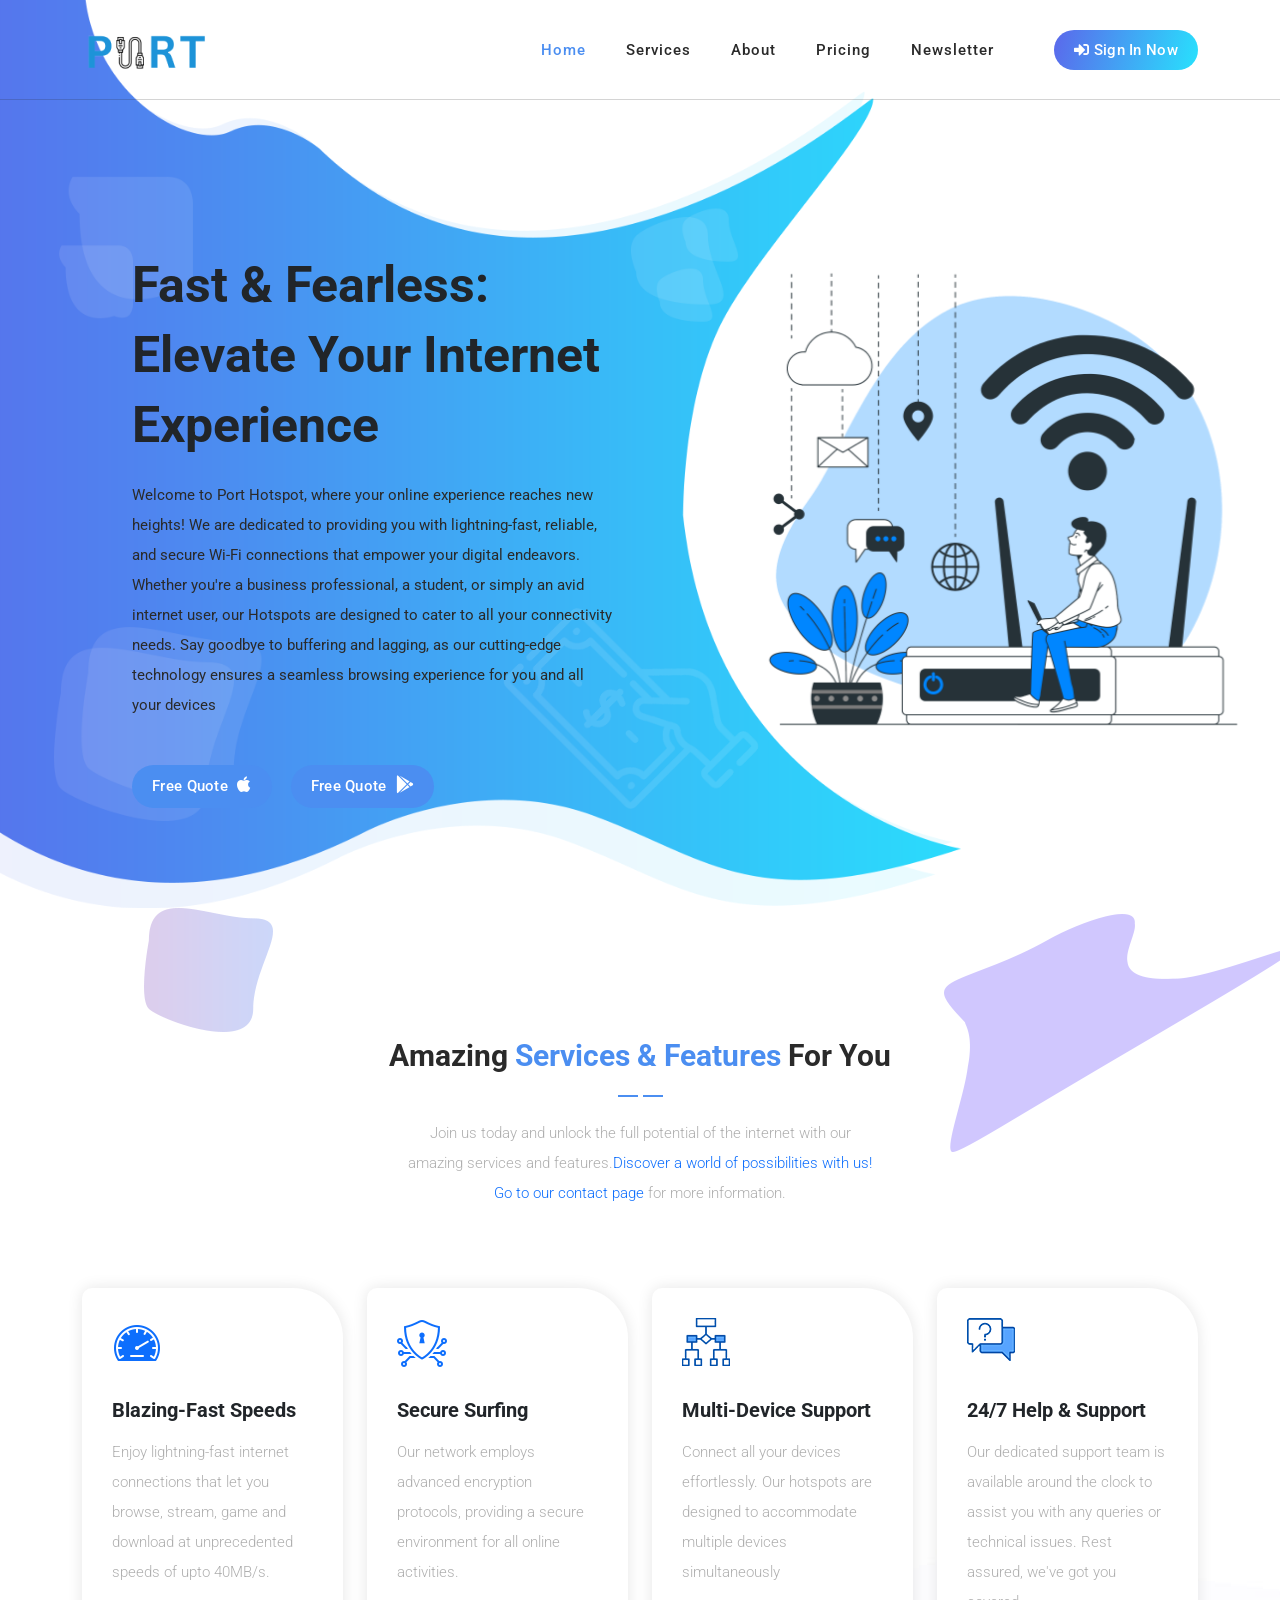
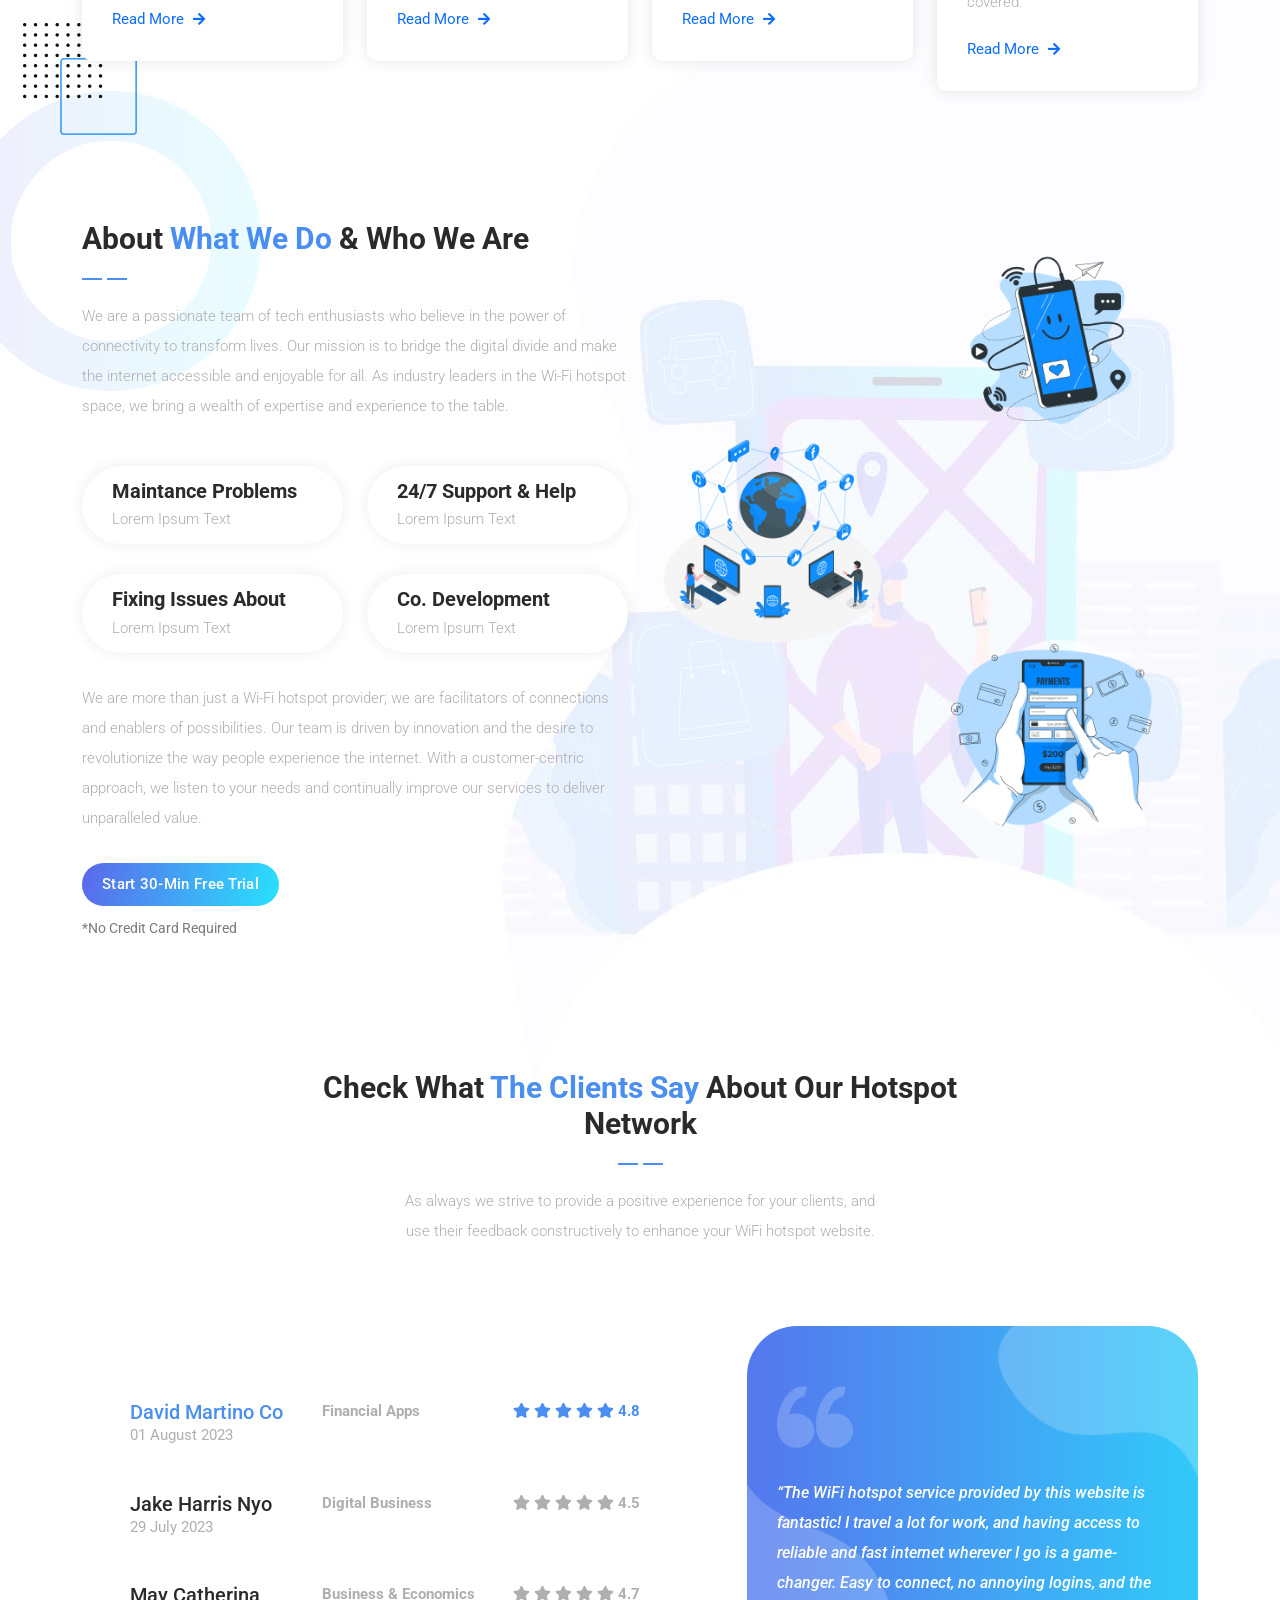
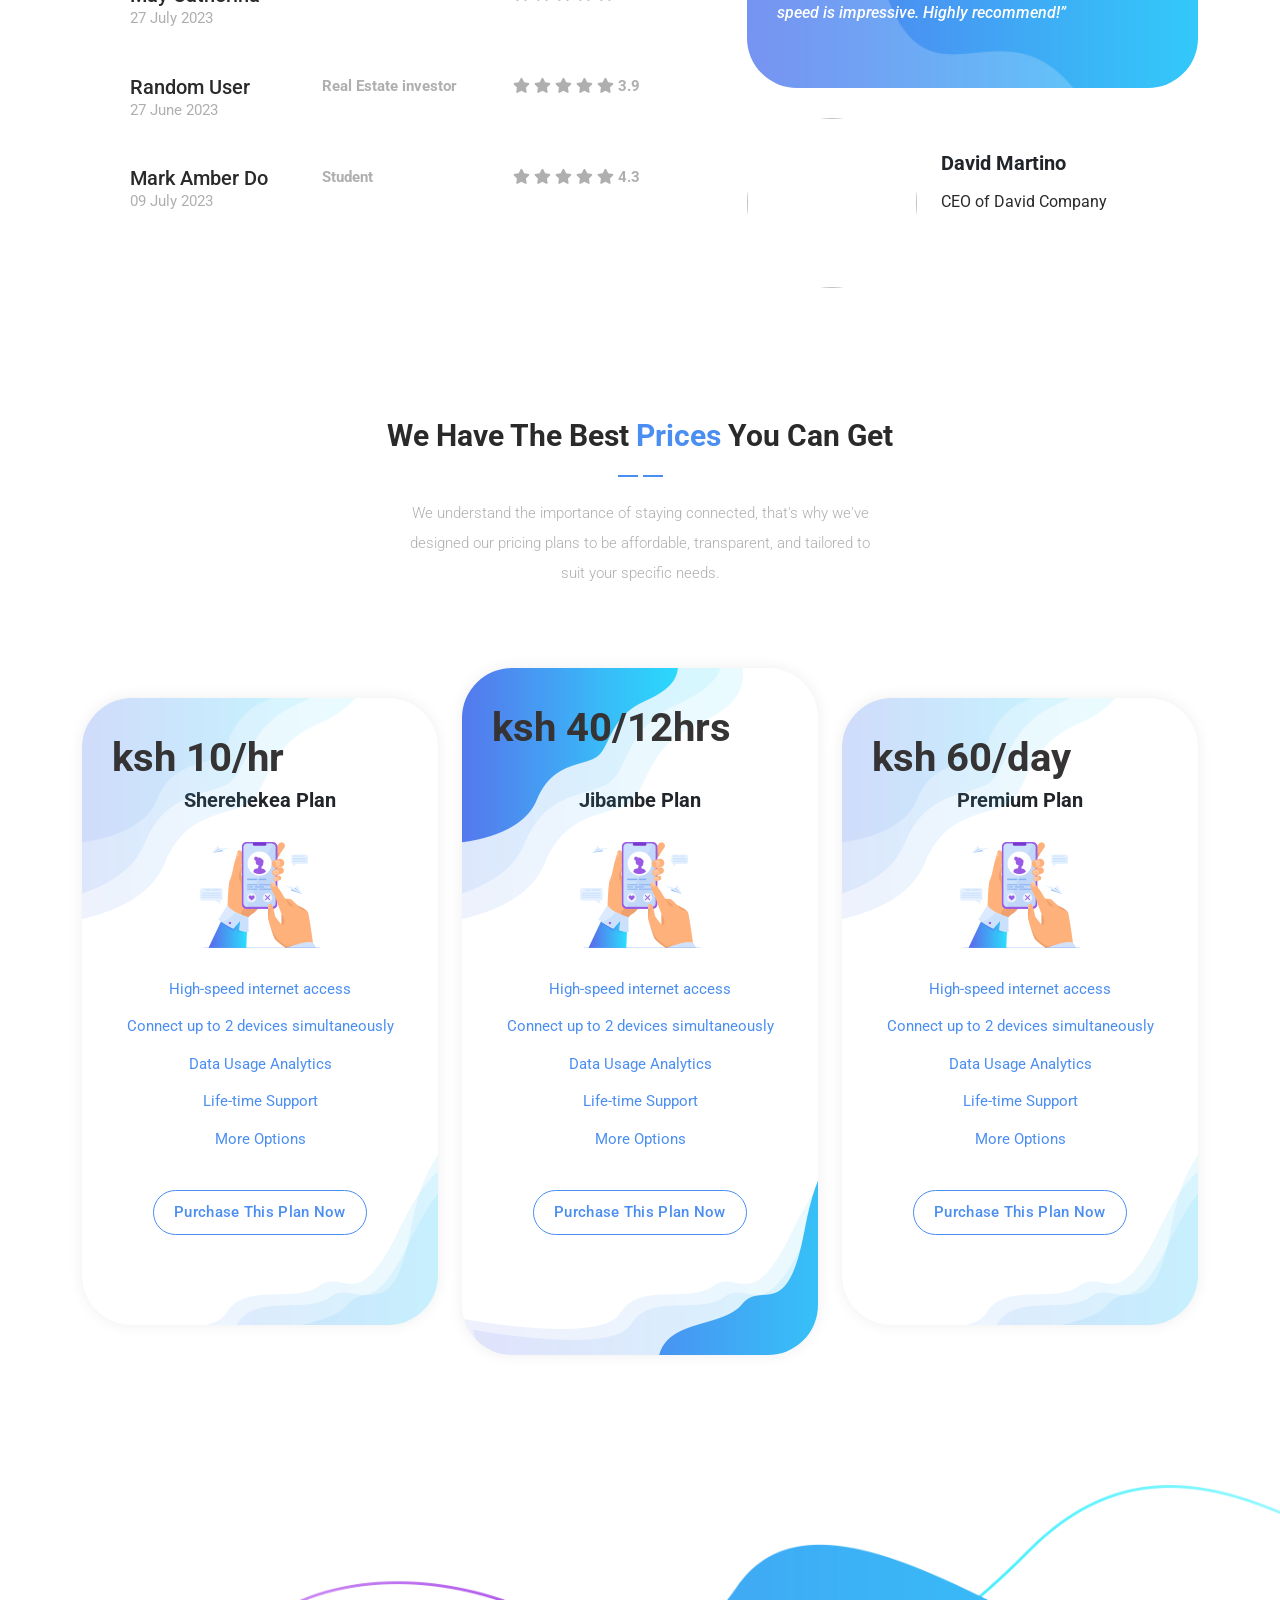
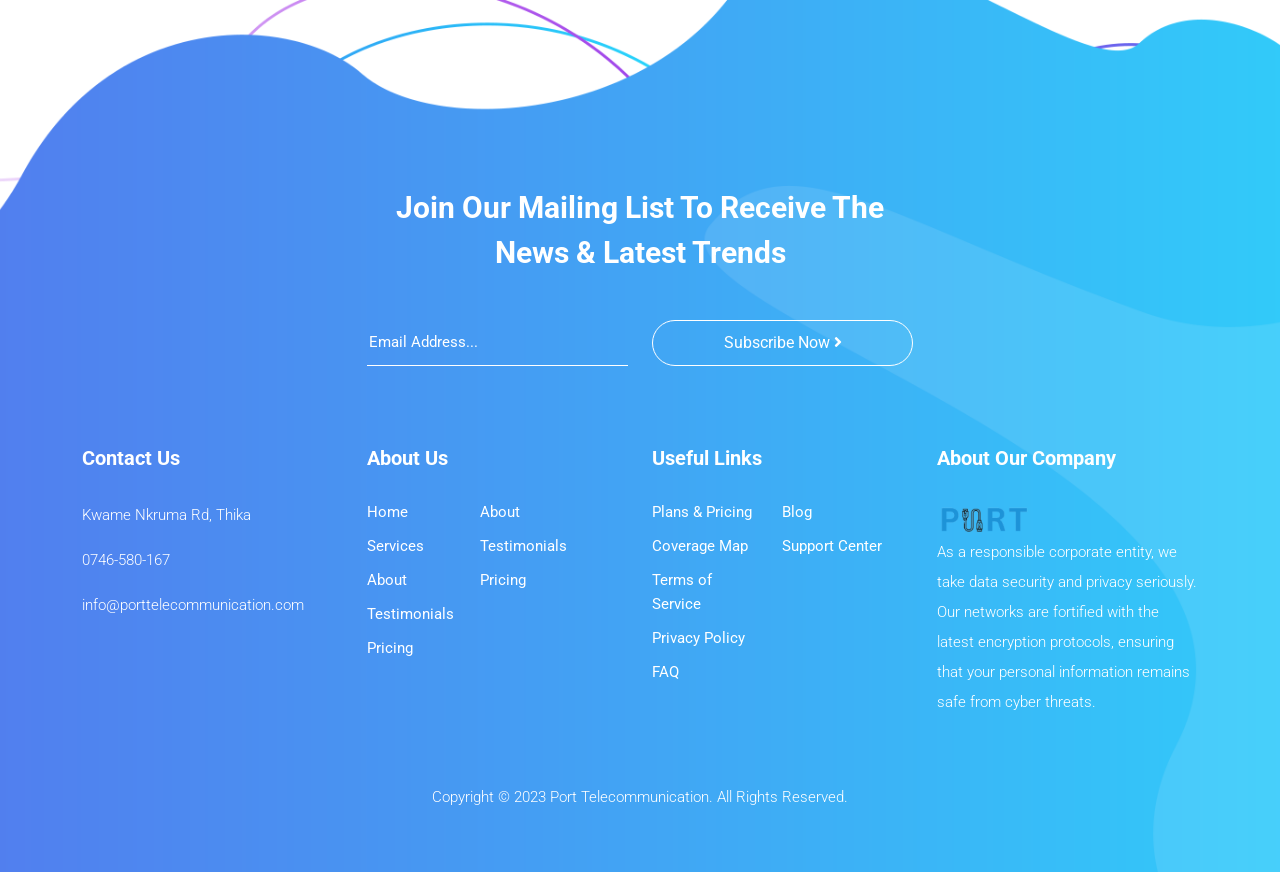
==== index.html @ aca4d958 "first" ====
<!DOCTYPE html>
<html lang="en">

  <head>

    <meta charset="UTF-8">
    <meta name="viewport" content="width=device-width, initial-scale=1, shrink-to-fit=no">
    <meta name="description" content="">
    <meta name="author" content="">
    <link rel="preconnect" href="https://fonts.googleapis.com">
    <link rel="preconnect" href="https://fonts.gstatic.com" crossorigin>
    <link href="https://fonts.googleapis.com/css2?family=Roboto:wght@100;300;400;500;700;900&display=swap" rel="stylesheet">

    <title>Alvin</title>

    <!-- Bootstrap core CSS -->
    <link href="vendor/bootstrap/css/bootstrap.min.css" rel="stylesheet">

<!--

TemplateMo 570 Chain App Dev

https://templatemo.com/tm-570-chain-app-dev

-->

    <!-- Additional CSS Files -->
    <link rel="stylesheet" href="https://use.fontawesome.com/releases/v5.8.1/css/all.css" integrity="sha384-50oBUHEmvpQ+1lW4y57PTFmhCaXp0ML5d60M1M7uH2+nqUivzIebhndOJK28anvf" crossorigin="anonymous">
    <link rel="stylesheet" href="assets/css/templatemo-chain-app-dev.css">
    <link rel="stylesheet" href="assets/css/animated.css">
    <link rel="stylesheet" href="assets/css/owl.css">

  </head>

<body>

  <!-- ***** Preloader Start ***** -->
  <div id="js-preloader" class="js-preloader">
    <div class="preloader-inner">
      <span class="dot"></span>
      <div class="dots">
        <span></span>
        <span></span>
        <span></span>
      </div>
    </div>
  </div>
  <!-- ***** Preloader End ***** -->

  <!-- ***** Header Area Start ***** -->
  <header class="header-area header-sticky wow slideInDown" data-wow-duration="0.75s" data-wow-delay="0s">
    <div class="container">
      <div class="row">
        <div class="col-12">
          <nav class="main-nav">
            <!-- ***** Logo Start ***** -->
            <a href="index.html" class="logo">
              <img src="assets/images/logo.png" alt="Chain App Dev">
            </a>
            <!-- ***** Logo End ***** -->
            <!-- ***** Menu Start ***** -->
            <ul class="nav">
              <li class="scroll-to-section"><a href="#top" class="active">Home</a></li>
              <li class="scroll-to-section"><a href="#services">Services</a></li>
              <li class="scroll-to-section"><a href="#about">About</a></li>
              <li class="scroll-to-section"><a href="#pricing">Pricing</a></li>
              <li class="scroll-to-section"><a href="#newsletter">Newsletter</a></li>
              <li><div class="gradient-button"><a id="modal_trigger" href="#modal"><i class="fa fa-sign-in-alt"></i> Sign In Now</a></div></li> 
            </ul>        
            <a class='menu-trigger'>
                <span>Menu</span>
            </a>
            <!-- ***** Menu End ***** -->
          </nav>
        </div>
      </div>
    </div>
  </header>
  <!-- ***** Header Area End ***** -->
  
  <div id="modal" class="popupContainer" style="display:none;">
    <div class="popupHeader">
        <span class="header_title">Login</span>
        <span class="modal_close"><i class="fa fa-times"></i></span>
    </div>

    <section class="popupBody">
        <!-- Social Login -->
        <div class="social_login">
            <div class="">
                <a href="#" class="social_box fb">
                    <span class="icon"><i class="fab fa-facebook"></i></span>
                    <span class="icon_title">Connect with Facebook</span>

                </a>

                <a href="#" class="social_box google">
                    <span class="icon"><i class="fab fa-google-plus"></i></span>
                    <span class="icon_title">Connect with Google</span>
                </a>
            </div>

            <div class="centeredText">
                <span>Or use your Email address</span>
            </div>

            <div class="action_btns">
                <div class="one_half"><a href="#" id="login_form" class="btn">Login</a></div>
                <div class="one_half last"><a href="#" id="register_form" class="btn">Sign up</a></div>
            </div>
        </div>

        <!-- Username & Password Login form -->
        <div class="user_login">
            <form>
                <label>Email / Username</label>
                <input type="text" />
                <br />

                <label>Password</label>
                <input type="password" />
                <br />

                <div class="checkbox">
                    <input id="remember" type="checkbox" />
                    <label for="remember">Remember me on this computer</label>
                </div>

                <div class="action_btns">
                    <div class="one_half"><a href="#" class="btn back_btn"><i class="fa fa-angle-double-left"></i> Back</a></div>
                    <div class="one_half last"><a href="#" class="btn btn_red">Login</a></div>
                </div>
            </form>

            <a href="#" class="forgot_password">Forgot password?</a>
        </div>

        <!-- Register Form -->
        <div class="user_register">
            <form>
                <label>Full Name</label>
                <input type="text" />
                <br />

                <label>Email Address</label>
                <input type="email" />
                <br />

                <label>Password</label>
                <input type="password" />
                <br />

                <div class="checkbox">
                    <input id="send_updates" type="checkbox" />
                    <label for="send_updates">Send me occasional email updates</label>
                </div>

                <div class="action_btns">
                    <div class="one_half"><a href="#" class="btn back_btn"><i class="fa fa-angle-double-left"></i> Back</a></div>
                    <div class="one_half last"><a href="#" class="btn btn_red">Register</a></div>
                </div>
            </form>
        </div>
    </section>
</div>

  <div class="main-banner wow fadeIn" id="top" data-wow-duration="1s" data-wow-delay="0.5s">
    <div class="container">
      <div class="row">
        <div class="col-lg-12">
          <div class="row">
            <div class="col-lg-6 align-self-center">
              <div class="left-content show-up header-text wow fadeInLeft" data-wow-duration="1s" data-wow-delay="1s">
                <div class="row">
                  <div class="col-lg-12">
                    <h2>Fast & Fearless: Elevate Your Internet Experience</h2>
                    <p>Welcome to Port Hotspot, where your online experience reaches new heights! We are dedicated to providing you with lightning-fast, reliable, and secure Wi-Fi connections that empower your digital endeavors.  Whether you're a business professional, a student, or simply an avid internet user, our Hotspots are designed to cater to all your connectivity needs. Say goodbye to buffering and lagging, as our cutting-edge technology ensures a seamless browsing experience for you and all your devices </p>
                  </div>
                  <div class="col-lg-12">
                    <div class="white-button first-button scroll-to-section">
                      <a href="#contact">Free Quote <i class="fab fa-apple"></i></a>
                    </div>
                    <div class="white-button scroll-to-section">
                      <a href="#contact">Free Quote <i class="fab fa-google-play"></i></a>
                    </div>
                  </div>
                </div>
              </div>
            </div>
            <div class="col-lg-6">
              <div class="right-image wow fadeInRight" data-wow-duration="1s" data-wow-delay="0.5s">
                <img src="assets/images/slider-dec.png" alt="">
              </div>
            </div>
          </div>
        </div>
      </div>
    </div>
  </div>

  <div id="services" class="services section">
    <div class="container">
      <div class="row">
        <div class="col-lg-8 offset-lg-2">
          <div class="section-heading  wow fadeInDown" data-wow-duration="1s" data-wow-delay="0.5s">
            <h4>Amazing <em>Services &amp; Features</em> for you</h4>
            <img src="assets/images/heading-line-dec.png" alt="">
            <p>Join us today and unlock the full potential of the internet with our amazing services and features.<a rel="nofollow" href="https://www.toocss.com/" target="_blank">Discover a world of possibilities with us! Go to <a href="https:/contact" target="_parent">our contact page</a> for more information.</p>
          </div>
        </div>
      </div>
    </div>
    <div class="container">
      <div class="row">
        <div class="col-lg-3">
          <div class="service-item first-service">
            <div class="icon"></div>
            <h4>Blazing-Fast Speeds</h4>
            <p>Enjoy lightning-fast internet connections that let you browse, stream, game and download at unprecedented speeds of upto 40MB/s.</p>
            <div class="text-button">
              <a href="#">Read More <i class="fa fa-arrow-right"></i></a>
            </div>
          </div>
        </div>
        <div class="col-lg-3">
          <div class="service-item second-service">
            <div class="icon"></div>
            <h4>Secure Surfing</h4>
            <p>Our network employs advanced encryption protocols, providing a secure environment for all online activities.</p>
            <div class="text-button">
              <a href="#">Read More <i class="fa fa-arrow-right"></i></a>
            </div>
          </div>
        </div>
        <div class="col-lg-3">
          <div class="service-item third-service">
            <div class="icon"></div>
            <h4>Multi-Device Support</h4>
            <p>Connect all your devices effortlessly. Our hotspots are designed to accommodate multiple devices simultaneously</p>
            <div class="text-button">
              <a href="#">Read More <i class="fa fa-arrow-right"></i></a>
            </div>
          </div>
        </div>
        <div class="col-lg-3">
          <div class="service-item fourth-service">
            <div class="icon"></div>
            <h4>24/7 Help &amp; Support</h4>
            <p>Our dedicated support team is available around the clock to assist you with any queries or technical issues. Rest assured, we've got you covered.</p>
            <div class="text-button">
              <a href="#">Read More <i class="fa fa-arrow-right"></i></a>
            </div>
          </div>
        </div>
      </div>
    </div>
  </div>

  <div id="about" class="about-us section">
    <div class="container">
      <div class="row">
        <div class="col-lg-6 align-self-center">
          <div class="section-heading">
            <h4>About <em>What We Do</em> &amp; Who We Are</h4>
            <img src="assets/images/heading-line-dec.png" alt="">
            <p>We are a passionate team of tech enthusiasts who believe in the power of connectivity to transform lives. Our mission is to bridge the digital divide and make the internet accessible and enjoyable for all. As industry leaders in the Wi-Fi hotspot space, we bring a wealth of expertise and experience to the table.</p>
          </div>
          <div class="row">
            <div class="col-lg-6">
              <div class="box-item">
                <h4><a href="#">Maintance Problems</a></h4>
                <p>Lorem Ipsum Text</p>
              </div>
            </div>
            <div class="col-lg-6">
              <div class="box-item">
                <h4><a href="#">24/7 Support &amp; Help</a></h4>
                <p>Lorem Ipsum Text</p>
              </div>
            </div>
            <div class="col-lg-6">
              <div class="box-item">
                <h4><a href="#">Fixing Issues About</a></h4>
                <p>Lorem Ipsum Text</p>
              </div>
            </div>
            <div class="col-lg-6">
              <div class="box-item">
                <h4><a href="#">Co. Development</a></h4>
                <p>Lorem Ipsum Text</p>
              </div>
            </div>
            <div class="col-lg-12">
              <p>We are more than just a Wi-Fi hotspot provider; we are facilitators of connections and enablers of possibilities. Our team is driven by innovation and the desire to revolutionize the way people experience the internet. With a customer-centric approach, we listen to your needs and continually improve our services to deliver unparalleled value.</p>
              <div class="gradient-button">
                <a href="#">Start 30-Min Free Trial</a>
              </div>
              <span>*No Credit Card Required</span>
            </div>
          </div>
        </div>
        <div class="col-lg-6">
          <div class="right-image">
            <img src="assets/images/about-right-dec.png" alt="">
          </div>
        </div>
      </div>
    </div>
  </div>

  <div id="clients" class="the-clients">
    <div class="container">
      <div class="row">
        <div class="col-lg-8 offset-lg-2">
          <div class="section-heading">
            <h4>Check What <em>The Clients Say</em> About Our Hotspot Network</h4>
            <img src="assets/images/heading-line-dec.png" alt="">
            <p>As always we strive to provide a positive experience for your clients, and use their feedback constructively to enhance your WiFi hotspot website.</p>
          </div>
        </div>
        <div class="col-lg-12">
          <div class="naccs">
            <div class="grid">
              <div class="row">
                <div class="col-lg-7 align-self-center">
                  <div class="menu">
                    <div class="first-thumb active">
                      <div class="thumb">
                        <div class="row">
                          <div class="col-lg-4 col-sm-4 col-12">
                            <h4>David Martino Co</h4>
                            <span class="date">01 August 2023</span>
                          </div>
                          <div class="col-lg-4 col-sm-4 d-none d-sm-block">
                            <span class="category">Financial Apps</span>
                          </div>
                          <div class="col-lg-4 col-sm-4 col-12">
                              <i class="fa fa-star"></i>
                              <i class="fa fa-star"></i>
                              <i class="fa fa-star"></i>
                              <i class="fa fa-star"></i>
                              <i class="fa fa-star"></i>
                              <span class="rating">4.8</span>
                          </div>
                        </div>
                      </div>
                    </div>
                    <div>
                      <div class="thumb">
                        <div class="row">
                          <div class="col-lg-4 col-sm-4 col-12">
                            <h4>Jake Harris Nyo</h4>
                            <span class="date">29 July 2023</span>
                          </div>
                          <div class="col-lg-4 col-sm-4 d-none d-sm-block">
                            <span class="category">Digital Business</span>
                          </div>
                          <div class="col-lg-4 col-sm-4 col-12">
                              <i class="fa fa-star"></i>
                              <i class="fa fa-star"></i>
                              <i class="fa fa-star"></i>
                              <i class="fa fa-star"></i>
                              <i class="fa fa-star"></i>
                              <span class="rating">4.5</span>
                          </div>
                        </div>
                      </div>
                    </div>
                    <div>
                      <div class="thumb">
                        <div class="row">
                          <div class="col-lg-4 col-sm-4 col-12">
                            <h4>May Catherina</h4>
                            <span class="date">27 July 2023</span>
                          </div>
                          <div class="col-lg-4 col-sm-4 d-none d-sm-block">
                            <span class="category">Business &amp; Economics</span>
                          </div>
                          <div class="col-lg-4 col-sm-4 col-12">
                              <i class="fa fa-star"></i>
                              <i class="fa fa-star"></i>
                              <i class="fa fa-star"></i>
                              <i class="fa fa-star"></i>
                              <i class="fa fa-star"></i>
                              <span class="rating">4.7</span>
                          </div>
                        </div>
                      </div>
                    </div>
                    <div>
                      <div class="thumb">
                        <div class="row">
                          <div class="col-lg-4 col-sm-4 col-12">
                            <h4>Random User</h4>
                            <span class="date">27 June 2023</span>
                          </div>
                          <div class="col-lg-4 col-sm-4 d-none d-sm-block">
                            <span class="category">Real Estate investor</span>
                          </div>
                          <div class="col-lg-4 col-sm-4 col-12">
                              <i class="fa fa-star"></i>
                              <i class="fa fa-star"></i>
                              <i class="fa fa-star"></i>
                              <i class="fa fa-star"></i>
                              <i class="fa fa-star"></i>
                              <span class="rating">3.9</span>
                          </div>
                        </div>
                      </div>
                    </div>
                    <div class="last-thumb">
                      <div class="thumb">
                        <div class="row">
                          <div class="col-lg-4 col-sm-4 col-12">
                            <h4>Mark Amber Do</h4>
                            <span class="date">09 July 2023</span>
                          </div>
                          <div class="col-lg-4 col-sm-4 d-none d-sm-block">
                            <span class="category">Student</span>
                          </div>
                          <div class="col-lg-4 col-sm-4 col-12">
                              <i class="fa fa-star"></i>
                              <i class="fa fa-star"></i>
                              <i class="fa fa-star"></i>
                              <i class="fa fa-star"></i>
                              <i class="fa fa-star"></i>
                              <span class="rating">4.3</span>
                          </div>
                        </div>
                      </div>
                    </div>
                  </div>
                </div> 
                <div class="col-lg-5">
                  <ul class="nacc">
                    <li class="active">
                      <div>
                        <div class="thumb">
                          <div class="row">
                            <div class="col-lg-12">
                              <div class="client-content">
                                <img src="assets/images/quote.png" alt="">
                                <p>“The WiFi hotspot service provided by this website is fantastic! I travel a lot for work, and having access to reliable and fast internet wherever I go is a game-changer. Easy to connect, no annoying logins, and the speed is impressive. Highly recommend!”</p>
                              </div>
                              <div class="down-content">
                                <img src="assets/images/client-image.jpg" alt="">
                                <div class="right-content">
                                  <h4>David Martino</h4>
                                  <span>CEO of David Company</span>
                                </div>
                              </div>
                            </div>
                          </div>
                        </div>
                      </div>
                    </li>
                    <li>
                      <div>
                        <div class="thumb">
                          <div class="row">
                            <div class="col-lg-12">
                              <div class="client-content">
                                <img src="assets/images/quote.png" alt="">
                                <p>“I've been using this WiFi hotspot website during my recent vacation, and overall, it's been great. The connection was solid in most places, and I appreciate the convenience of not having to rely on public networks. The only reason I'm giving it four stars is that I encountered a few dead zones in remote areas. Otherwise, it's a brilliant service”</p>
                              </div>
                              <div class="down-content">
                                <img src="assets/images/client-image.jpg" alt="">
                                <div class="right-content">
                                  <h4>Jake H. Nyo</h4>
                                  <span>CTO of Digital Company</span>
                                </div>
                              </div>
                            </div>
                          </div>
                        </div>
                      </div>
                    </li>
                    <li>
                      <div>
                        <div class="thumb">
                          <div class="row">
                            <div class="col-lg-12">
                              <div class="client-content">
                                <img src="assets/images/quote.png" alt="">
                                <p>“May, The concept of this WiFi hotspot website is excellent, but the pricing could be more transparent. I found myself surprised by additional fees and data limits that weren't clearly stated during the sign-up process. The connection itself was stable, but I'd appreciate more clarity on costs upfront.”</p>
                              </div>
                              <div class="down-content">
                                <img src="assets/images/client-image.jpg" alt="">
                                <div class="right-content">
                                  <h4>May C.</h4>
                                  <span>Founder of Catherina Co.</span>
                                </div>
                              </div>
                            </div>
                          </div>
                        </div>
                      </div>
                    </li>
                    <li>
                      <div>
                        <div class="thumb">
                          <div class="row">
                            <div class="col-lg-12">
                              <div class="client-content">
                                <img src="assets/images/quote.png" alt="">
                                <p>“I was excited to try out this WiFi hotspot website, but unfortunately, it didn't live up to my expectations. The connection was slow, and I had trouble connecting in some areas with supposedly strong coverage. Additionally, the battery life of the provided device was disappointing, barely lasting half a day.”</p>
                              </div>
                              <div class="down-content">
                                <img src="assets/images/client-image.jpg" alt="">
                                <div class="right-content">
                                  <h4>Random Staff</h4>
                                  <span>Manager, Digital Company</span>
                                </div>
                              </div>
                            </div>
                          </div>
                        </div>
                      </div>
                    </li>
                    <li>
                      <div>
                        <div class="thumb">
                          <div class="row">
                            <div class="col-lg-12">
                              <div class="client-content">
                                <img src="assets/images/quote.png" alt="">
                                <p>“Mark, This WiFi hotspot service saved me during a conference where the hotel WiFi was unreliable and overloaded. The website was easy to navigate, and the device arrived promptly before my trip. The speed was consistently good, and the customer support was helpful when I had a question. Definitely using this again!”</p>
                              </div>
                              <div class="down-content">
                                <img src="assets/images/client-image.jpg" alt="">
                                <div class="right-content">
                                  <h4>Mark Am</h4>
                                  <span>CTO, Amber Do Company</span>
                                </div>
                              </div>
                            </div>
                          </div>
                        </div>
                      </div>
                    </li>
                  </ul>
                </div>          
              </div>
            </div>
          </div>
        </div>
      </div>
    </div>
  </div>

  <div id="pricing" class="pricing-tables">
    <div class="container">
      <div class="row">
        <div class="col-lg-8 offset-lg-2">
          <div class="section-heading">
            <h4>We Have The Best <em>Prices</em> You Can Get</h4>
            <img src="assets/images/heading-line-dec.png" alt="">
            <p>We understand the importance of staying connected, that's why we've designed our pricing plans to be affordable, transparent, and tailored to suit your specific needs.</p>
          </div>
        </div>
        <div class="col-lg-4">
          <div class="pricing-item-regular">
            <span class="price">ksh 10/hr</span>
            <h4>Sherehekea Plan</h4>
            <div class="icon">
              <img src="assets/images/pricing-table-01.png" alt="">
            </div>
            <ul>
              <li>High-speed internet access</li>
              <li>Connect up to 2 devices simultaneously</li>
              <li>Data Usage Analytics</li>
              <li>Life-time Support</li>
              <li>More Options</li>
            </ul>
            <div class="border-button">
              <a href="https://wa.me/+254746580167/?text=Welcome to Port Tellecom, How may I help you?">Purchase This Plan Now</a>
            </div>
          </div>
        </div>
        <div class="col-lg-4">
          <div class="pricing-item-pro">
            <span class="price">ksh 40/12hrs</span>
            <h4>Jibambe Plan</h4>
            <div class="icon">
              <img src="assets/images/pricing-table-01.png" alt="">
            </div>
            <ul>
              <li>High-speed internet access</li>
              <li>Connect up to 2 devices simultaneously</li>
              <li>Data Usage Analytics</li>
              <li>Life-time Support</li>
              <li>More Options</li>
            </ul>
            <div class="border-button">
              <a href="#">Purchase This Plan Now</a>
            </div>
          </div>
        </div>
        <div class="col-lg-4">
          <div class="pricing-item-regular">
            <span class="price">ksh 60/day</span>
            <h4>Premium Plan</h4>
            <div class="icon">
              <img src="assets/images/pricing-table-01.png" alt="">
            </div>
            <ul>
              <li>High-speed internet access</li>
              <li>Connect up to 2 devices simultaneously</li>
              <li>Data Usage Analytics</li>
              <li>Life-time Support</li>
              <li>More Options</li>
            </ul>
            <div class="border-button">
              <a href="#">Purchase This Plan Now</a>
            </div>
          </div>
        </div>
      </div>
    </div>
  </div> 

  <footer id="newsletter">
    <div class="container">
      <div class="row">
        <div class="col-lg-8 offset-lg-2">
          <div class="section-heading">
            <h4>Join our mailing list to receive the news &amp; latest trends</h4>
          </div>
        </div>
        <div class="col-lg-6 offset-lg-3">
          <form id="search" action="#" method="GET">
            <div class="row">
              <div class="col-lg-6 col-sm-6">
                <fieldset>
                  <input type="address" name="address" class="email" placeholder="Email Address..." autocomplete="on" required>
                </fieldset>
              </div>
              <div class="col-lg-6 col-sm-6">
                <fieldset>
                  <button type="submit" class="main-button">Subscribe Now <i class="fa fa-angle-right"></i></button>
                </fieldset>
              </div>
            </div>
          </form>
        </div>
      </div>
      <div class="row">
        <div class="col-lg-3">
          <div class="footer-widget">
            <h4>Contact Us</h4>
            <p>Kwame Nkruma Rd, Thika</p>
            <p><a href="#">0746-580-167</a></p>
            <p><a href="#">info@porttelecommunication.com</a></p>
          </div>
        </div>
        <div class="col-lg-3">
          <div class="footer-widget">
            <h4>About Us</h4>
            <ul>
              <li><a href="#">Home</a></li>
              <li><a href="#">Services</a></li>
              <li><a href="#">About</a></li>
              <li><a href="#">Testimonials</a></li>
              <li><a href="#">Pricing</a></li>
            </ul>
            <ul>
              <li><a href="#">About</a></li>
              <li><a href="#">Testimonials</a></li>
              <li><a href="#">Pricing</a></li>
            </ul>
          </div>
        </div>
        <div class="col-lg-3">
          <div class="footer-widget">
            <h4>Useful Links</h4>
            <ul>
              <li><a href="#">Plans & Pricing</a></li>
              <li><a href="#">Coverage Map</a></li>
              <li><a href="#">Terms of Service</a></li>
              <li><a href="#">Privacy Policy</a></li>
              <li><a href="#">FAQ</a></li>
            </ul>
            <ul>
              <li><a href="#">Blog</a></li>
              <li><a href="#">Support Center</a></li>
            </ul>
          </div>
        </div>
        <div class="col-lg-3">
          <div class="footer-widget">
            <h4>About Our Company</h4>
            <div class="logo">
              <img src="assets/images/logo.png" alt="">
            </div>
            <p>As a responsible corporate entity, we take data security and privacy seriously. Our networks are fortified with the latest encryption protocols, ensuring that your personal information remains safe from cyber threats.</p>
          </div>
        </div>
        <div class="col-lg-12">
          <div class="copyright-text">
            <p>Copyright © 2023 Port Telecommunication. All Rights Reserved.</p>
          </div>
        </div>
      </div>
    </div>
  </footer>


  <!-- Scripts -->
  <script src="vendor/jquery/jquery.min.js"></script>
  <script src="vendor/bootstrap/js/bootstrap.bundle.min.js"></script>
  <script src="assets/js/owl-carousel.js"></script>
  <script src="assets/js/animation.js"></script>
  <script src="assets/js/imagesloaded.js"></script>
  <script src="assets/js/popup.js"></script>
  <script src="assets/js/custom.js"></script>
</body>
</html>
---- assets/css/templatemo-chain-app-dev.css ----
/*

TemplateMo 570 Chain App Dev

https://templatemo.com/tm-570-chain-app-dev

*/

/* ---------------------------------------------
Table of contents
------------------------------------------------
01. font & reset css
02. reset
03. global styles
04. header
05. banner
06. features
07. testimonials
08. contact
09. footer
10. preloader
11. search
12. portfolio

--------------------------------------------- */
/* 
---------------------------------------------
font & reset css
--------------------------------------------- 
*/
/* 
---------------------------------------------
reset
--------------------------------------------- 
*/
html, body, div, span, applet, object, iframe, h1, h2, h3, h4, h5, h6, p, blockquote, div
pre, a, abbr, acronym, address, big, cite, code, del, dfn, em, font, img, ins, kbd, q,
s, samp, small, strike, strong, sub, sup, tt, var, b, u, i, center, dl, dt, dd, ol, ul, li,
figure, header, nav, section, article, aside, footer, figcaption {
  margin: 0;
  padding: 0;
  border: 0;
  outline: 0;
}

/* clear fix */
.grid:after {
  content: '';
  display: block;
  clear: both;
}

/* ---- .grid-item ---- */

.grid-sizer,
.grid-item {
  width: 50%;
}

.grid-item {
  float: left;
}

.grid-item img {
  display: block;
  max-width: 100%;
}

.clearfix:after {
  content: ".";
  display: block;
  clear: both;
  visibility: hidden;
  line-height: 0;
  height: 0;
}

.clearfix {
  display: inline-block;
}

html[xmlns] .clearfix {
  display: block;
}

* html .clearfix {
  height: 1%;
}

ul, li {
  padding: 0;
  margin: 0;
  list-style: none;
}

header, nav, section, article, aside, footer, hgroup {
  display: block;
}

* {
  box-sizing: border-box;
}

html, body {
  font-family: 'Roboto', sans-serif;
  font-weight: 400;
  background-color: #fff;
  -ms-text-size-adjust: 100%;
  -webkit-font-smoothing: antialiased;
  -moz-osx-font-smoothing: grayscale;
}

a {
  text-decoration: none !important;
}

h1, h2, h3, h4, h5, h6 {
  margin-top: 0px;
  margin-bottom: 0px;
}

ul {
  margin-bottom: 0px;
}

p {
  font-size: 15px;
  line-height: 30px;
  font-weight: 300;
  color: #afafaf;
}

img {
  width: 100%;
  overflow: hidden;
}

/* 
---------------------------------------------
global styles
--------------------------------------------- 
*/
html,
body {
  background: #fff;
  font-family: 'Roboto', sans-serif;
}

::selection {
  background: #4b8ef1;
  color: #fff !important;
}

::-moz-selection {
  background: #4b8ef1;
  color: #fff !important;
}

@media (max-width: 991px) {
  html, body {
    overflow-x: hidden;
  }
  .mobile-top-fix {
    margin-top: 30px;
    margin-bottom: 0px;
  }
  .mobile-bottom-fix {
    margin-bottom: 30px;
  }
  .mobile-bottom-fix-big {
    margin-bottom: 60px;
  }
}

.section-heading {
  position: relative;
  z-index: 2;
}

.section-heading h4 {
  color: #2a2a2a;
  font-size: 30px;
  font-weight: 700;
  text-transform: capitalize;
  margin-bottom: 10px;
}

.section-heading h4 em {
  font-style: normal;
  color: #4b8ef1;
}

.section-heading img {
  width: 45px;
  height: 2px;
}

.section-heading p {
  margin-top: 10px;
}

.show-up {
  position: relative;
  z-index: 2;
}

.white-button a {
  display: inline-block !important;
  padding: 10px 20px !important;
  color: #4b8ef1 !important;
  text-transform: capitalize;
  font-size: 15px;
  background-color: #fff;
  border-radius: 23px;
  font-weight: 500 !important;
  letter-spacing: 0.3px !important;
  transition: all .5s;
}

.white-button a i {
  margin-left: 5px;
  font-size: 18px;
}

.white-button a:hover {
  background-color: #4b8ef1;
  color: #fff !important;
}

.text-button a {
  font-size: 15px;
}

.text-button a i {
  margin-left: 5px;
  font-size: 14px;
  transition: all .3s;
}

.text-button a:hover i {
  margin-left: 8px;
}

.gradient-button a {
  display: inline-block !important;
  padding: 10px 20px !important;
  color: #fff !important;
  text-transform: capitalize;
  font-size: 15px;
  background: rgb(19,175,240);
  background: linear-gradient(105deg, rgba(91,104,235,1) 0%, rgba(40,225,253,1) 100%);
  border-radius: 23px;
  font-weight: 500 !important;
  letter-spacing: 0.3px !important;
  transition: all .5s;
}

.gradient-button a:hover {
  color: #fff !important;
  background: rgb(19,175,240);
  background: linear-gradient(105deg, rgba(91,104,235,1) 0%, rgba(40,225,253,1) 100%);
}

.border-button a {
  display: inline-block !important;
  padding: 10px 20px !important;
  color: #4b8ef1 !important;
  border: 1px solid #4b8ef1;
  text-transform: capitalize;
  font-size: 15px;
  display: inline-block;
  background-color: #fff;
  border-radius: 23px;
  font-weight: 500 !important;
  letter-spacing: 0.3px !important;
  transition: all .5s;
}

.border-button a:hover {
  background-color: #4b8ef1;
  color: #fff !important;
}


/* 
---------------------------------------------
header
--------------------------------------------- 
*/

.background-header {
  background-color: #fff !important;
  height: 80px!important;
  border-bottom: none !important;
  position: fixed!important;
  top: 0px;
  left: 0px;
  right: 0px;
  box-shadow: 0px 5px 8px rgba(0,0,0,0.03);
}

.background-header .logo,
.background-header .main-nav .nav li a {
  color: #fff;
}

.background-header .main-nav .nav li:hover a {
  color: #4b8ef1;
}

.background-header .nav li a.active {
  position: relative;
  color: #fff;
}

.background-header .nav li a.active:after {
  position: absolute;
  width: 100%;
  height: 1px;
  background-color: #4b8ef1;
  content: '';
  left: 50%;
  bottom: -20px;
  transform: translateX(-50%);
}

.background-header .nav li:last-child a.active:after {
  background-color: transparent;
}

.header-area {
  background-color: transparent;
  border-bottom: 1px solid rgba(42,42,42,0.2);
  position: absolute;
  left: 0px;
  right: 0px;
  z-index: 100;
  height: 100px;
  -webkit-transition: all .5s ease 0s;
  -moz-transition: all .5s ease 0s;
  -o-transition: all .5s ease 0s;
  transition: all .5s ease 0s;
}

.header-area .main-nav {
  min-height: 120px;
  background: transparent;
}

.header-area .main-nav .logo {
  float: left;
  -webkit-transition: all 0.3s ease 0s;
  -moz-transition: all 0.3s ease 0s;
  -o-transition: all 0.3s ease 0s;
  transition: all 0.3s ease 0s;
}

.header-area .main-nav .logo {
    line-height: 100px;
    float: left;
    -webkit-transition: all 0.3s ease 0s;
    -moz-transition: all 0.3s ease 0s;
    -o-transition: all 0.3s ease 0s;
    transition: all 0.3s ease 0s;
}

.background-header .main-nav .logo {
  /* line-height: 80px; */
}

.background-header .main-nav .nav {
  margin-top: 20px !important;
}

.header-area .main-nav .nav {
  float: right;
  margin-top: 30px;
  margin-right: 0px;
  background-color: transparent;
  -webkit-transition: all 0.3s ease 0s;
  -moz-transition: all 0.3s ease 0s;
  -o-transition: all 0.3s ease 0s;
  transition: all 0.3s ease 0s;
  position: relative;
  z-index: 999;
}

.header-area .main-nav .nav li {
  padding-left: 20px;
  padding-right: 20px;
}

.header-area .main-nav .nav li:nth-child(6) {
  padding-right: 0px;
  padding-left: 40px;
}

.header-area .main-nav .nav li:last-child a ,
.background-header .main-nav .nav li:last-child a,
.header-area .main-nav .nav li:nth-child(6) a ,
.background-header .main-nav .nav li:nth-child(6) a {
  padding: 0px 20px !important;
  font-weight: 400;
}

.header-area .main-nav .nav li:last-child a:hover ,
.background-header .main-nav .nav li:last-child a:hover,
.header-area .main-nav .nav li:nth-child(6) a:hover ,
.background-header .main-nav .nav li:nth-child(6) a:hover {
  color: #fff !important;
}

.header-area .main-nav .nav li a {
  display: block;
  font-weight: 500;
  font-size: 15px;
  color: #2a2a2a;
  text-transform: capitalize;
  -webkit-transition: all 0.3s ease 0s;
  -moz-transition: all 0.3s ease 0s;
  -o-transition: all 0.3s ease 0s;
  transition: all 0.3s ease 0s;
  height: 40px;
  line-height: 40px;
  border: transparent;
  letter-spacing: 1px;
}

.header-area .main-nav .nav li:hover a,
.header-area .main-nav .nav li a.active {
  color: #4b8ef1!important;
}

.header-area .main-nav .nav li:last-child a.active {
  color: #fff !important;
}

.background-header .main-nav .nav li:hover a,
.background-header .main-nav .nav li a.active {
  color: #4b8ef1!important;
  opacity: 1;
}

.header-area .main-nav .nav li.submenu {
  position: relative;
  padding-right: 30px;
}

.header-area .main-nav .nav li.submenu:after {
  font-family: FontAwesome;
  content: "\f107";
  font-size: 12px;
  color: #2a2a2a;
  position: absolute;
  right: 18px;
  top: 12px;
}

.background-header .main-nav .nav li.submenu:after {
  color: #2a2a2a;
}

.header-area .main-nav .nav li.submenu ul {
  position: absolute;
  width: 200px;
  box-shadow: 0 2px 28px 0 rgba(0, 0, 0, 0.06);
  overflow: hidden;
  top: 50px;
  opacity: 0;
  transform: translateY(+2em);
  visibility: hidden;
  z-index: -1;
  transition: all 0.3s ease-in-out 0s, visibility 0s linear 0.3s, z-index 0s linear 0.01s;
}

.header-area .main-nav .nav li.submenu ul li {
  margin-left: 0px;
  padding-left: 0px;
  padding-right: 0px;
}

.header-area .main-nav .nav li.submenu ul li a {
  opacity: 1;
  display: block;
  background: #f7f7f7;
  color: #2a2a2a!important;
  padding-left: 20px;
  height: 40px;
  line-height: 40px;
  -webkit-transition: all 0.3s ease 0s;
  -moz-transition: all 0.3s ease 0s;
  -o-transition: all 0.3s ease 0s;
  transition: all 0.3s ease 0s;
  position: relative;
  font-size: 13px;
  font-weight: 400;
  border-bottom: 1px solid #eee;
}

.header-area .main-nav .nav li.submenu ul li a:hover {
  background: #fff;
  color: #4b8ef1!important;
  padding-left: 25px;
}

.header-area .main-nav .nav li.submenu ul li a:hover:before {
  width: 3px;
}

.header-area .main-nav .nav li.submenu:hover ul {
  visibility: visible;
  opacity: 1;
  z-index: 1;
  transform: translateY(0%);
  transition-delay: 0s, 0s, 0.3s;
}

.header-area .main-nav .menu-trigger {
  cursor: pointer;
  display: block;
  position: absolute;
  top: 33px;
  width: 32px;
  height: 40px;
  text-indent: -9999em;
  z-index: 99;
  right: 40px;
  display: none;
}

.background-header .main-nav .menu-trigger {
  top: 23px;
}

.header-area .main-nav .menu-trigger span,
.header-area .main-nav .menu-trigger span:before,
.header-area .main-nav .menu-trigger span:after {
  -moz-transition: all 0.4s;
  -o-transition: all 0.4s;
  -webkit-transition: all 0.4s;
  transition: all 0.4s;
  background-color: #2a2a2a;
  display: block;
  position: absolute;
  width: 30px;
  height: 2px;
  left: 0;
}

.background-header .main-nav .menu-trigger span,
.background-header .main-nav .menu-trigger span:before,
.background-header .main-nav .menu-trigger span:after {
  background-color: #2a2a2a;
}

.header-area .main-nav .menu-trigger span:before,
.header-area .main-nav .menu-trigger span:after {
  -moz-transition: all 0.4s;
  -o-transition: all 0.4s;
  -webkit-transition: all 0.4s;
  transition: all 0.4s;
  background-color: #2a2a2a;
  display: block;
  position: absolute;
  width: 30px;
  height: 2px;
  left: 0;
  width: 75%;
}

.background-header .main-nav .menu-trigger span:before,
.background-header .main-nav .menu-trigger span:after {
  background-color: #2a2a2a;
}

.header-area .main-nav .menu-trigger span:before,
.header-area .main-nav .menu-trigger span:after {
  content: "";
}

.header-area .main-nav .menu-trigger span {
  top: 16px;
}

.header-area .main-nav .menu-trigger span:before {
  -moz-transform-origin: 33% 100%;
  -ms-transform-origin: 33% 100%;
  -webkit-transform-origin: 33% 100%;
  transform-origin: 33% 100%;
  top: -10px;
  z-index: 10;
}

.header-area .main-nav .menu-trigger span:after {
  -moz-transform-origin: 33% 0;
  -ms-transform-origin: 33% 0;
  -webkit-transform-origin: 33% 0;
  transform-origin: 33% 0;
  top: 10px;
}

.header-area .main-nav .menu-trigger.active span,
.header-area .main-nav .menu-trigger.active span:before,
.header-area .main-nav .menu-trigger.active span:after {
  background-color: transparent;
  width: 100%;
}

.header-area .main-nav .menu-trigger.active span:before {
  -moz-transform: translateY(6px) translateX(1px) rotate(45deg);
  -ms-transform: translateY(6px) translateX(1px) rotate(45deg);
  -webkit-transform: translateY(6px) translateX(1px) rotate(45deg);
  transform: translateY(6px) translateX(1px) rotate(45deg);
  background-color: #2a2a2a;
}

.background-header .main-nav .menu-trigger.active span:before {
  background-color: #2a2a2a;
}

.header-area .main-nav .menu-trigger.active span:after {
  -moz-transform: translateY(-6px) translateX(1px) rotate(-45deg);
  -ms-transform: translateY(-6px) translateX(1px) rotate(-45deg);
  -webkit-transform: translateY(-6px) translateX(1px) rotate(-45deg);
  transform: translateY(-6px) translateX(1px) rotate(-45deg);
  background-color: #2a2a2a;
}

.background-header .main-nav .menu-trigger.active span:after {
  background-color: #2a2a2a;
}

.header-area.header-sticky {
  min-height: 80px;
}

.header-area .nav {
  margin-top: 30px;
}

.header-area.header-sticky .nav li a.active {
  color: #4b8ef1;
}

@media (max-width: 1200px) {
  .header-area .main-nav .nav li {
    padding-left: 12px;
    padding-right: 12px;
  }
  .header-area .main-nav:before {
    display: none;
  }
}

@media (max-width: 992px) {
  .header-area .main-nav .nav li:last-child  ,
  .background-header .main-nav .nav li:last-child {
    color: #069;
  }
  .header-area .main-nav .nav li:nth-child(6),
  .background-header .main-nav .nav li:nth-child(6) {
    padding-right: 0px;
  }
  .background-header .nav li a.active:after {
    display: none;
  }
}

@media (max-width: 767px) {
  .pre-header ul.info li:last-child,
  .pre-header ul.info li:nth-child(6) {
    display: none!important;
  }
  .background-header .main-nav .nav {
    margin-top: 80px !important;
  }
  .header-area .main-nav .logo {
    color: #1e1e1e;
  }
  .header-area.header-sticky .nav li a:hover,
  .header-area.header-sticky .nav li a.active {
    color: #4b8ef1!important;
    opacity: 1;
  }
  .header-area.header-sticky .nav li.search-icon a {
    width: 100%;
  }
  .header-area {
    background-color: #fff;
    padding: 0px 15px;
    height: 100px;
    box-shadow: none;
    text-align: center;
    box-shadow: 0px 5px 8px rgba(0,0,0,0.03);
  }
  .header-area .container {
    padding: 0px;
  }
  .header-area .logo {
    margin-left: 30px;
  }
  .header-area .menu-trigger {
    display: block !important;
  }
  .header-area .main-nav {
    overflow: hidden;
  }
  .header-area .main-nav .nav {
    float: none;
    width: 100%;
    display: none;
    -webkit-transition: all 0s ease 0s;
    -moz-transition: all 0s ease 0s;
    -o-transition: all 0s ease 0s;
    transition: all 0s ease 0s;
    margin-left: 0px;
  }
  .background-header .nav {
    margin-top: 80px;
  }
  .header-area .main-nav .nav li:first-child {
    border-top: 1px solid #eee;
  }
  .header-area.header-sticky .nav {
    margin-top: 100px;
  }
  .header-area .main-nav .nav li {
    width: 100%;
    background: #fff;
    border-bottom: 1px solid #e7e7e7;
    padding-left: 0px !important;
    padding-right: 0px !important;
  }
  .header-area .main-nav .nav li a {
    height: 50px !important;
    line-height: 50px !important;
    padding: 0px !important;
    border: none !important;
    background: #f7f7f7 !important;
    color: #191a20 !important;
  }
  .header-area .main-nav .nav li a:hover {
    background: #eee !important;
    color: #4b8ef1!important;
  }
  .header-area .main-nav .nav li.submenu ul {
    position: relative;
    visibility: inherit;
    opacity: 1;
    z-index: 1;
    transform: translateY(0%);
    transition-delay: 0s, 0s, 0.3s;
    top: 0px;
    width: 100%;
    box-shadow: none;
    height: 0px;
  }
  .header-area .main-nav .nav li.submenu ul li a {
    font-size: 12px;
    font-weight: 400;
  }
  .header-area .main-nav .nav li.submenu ul li a:hover:before {
    width: 0px;
  }
  .header-area .main-nav .nav li.submenu ul.active {
    height: auto !important;
  }
  .header-area .main-nav .nav li.submenu:after {
    color: #3B566E;
    right: 25px;
    font-size: 14px;
    top: 15px;
  }
  .header-area .main-nav .nav li.submenu:hover ul, .header-area .main-nav .nav li.submenu:focus ul {
    height: 0px;
  }
}

@media (min-width: 767px) {
  .header-area .main-nav .nav {
    display: flex !important;
  }
}

/* 
---------------------------------------------
preloader
--------------------------------------------- 
*/

.js-preloader {
    position: fixed;
    top: 0;
    left: 0;
    right: 0;
    bottom: 0;
    background-color: #fff;
    display: -webkit-box;
    display: flex;
    -webkit-box-align: center;
    align-items: center;
    -webkit-box-pack: center;
    justify-content: center;
    opacity: 1;
    visibility: visible;
    z-index: 9999;
    -webkit-transition: opacity 0.25s ease;
    transition: opacity 0.25s ease;
}

.js-preloader.loaded {
    opacity: 0;
    visibility: hidden;
    pointer-events: none;
}

@-webkit-keyframes dot {
    50% {
        -webkit-transform: translateX(96px);
        transform: translateX(96px);
    }
}

@keyframes dot {
    50% {
        -webkit-transform: translateX(96px);
        transform: translateX(96px);
    }
}

@-webkit-keyframes dots {
    50% {
        -webkit-transform: translateX(-31px);
        transform: translateX(-31px);
    }
}

@keyframes dots {
    50% {
        -webkit-transform: translateX(-31px);
        transform: translateX(-31px);
    }
}

.preloader-inner {
    position: relative;
    width: 142px;
    height: 40px;
    background: #fff;
}

.preloader-inner .dot {
    position: absolute;
    width: 16px;
    height: 16px;
    top: 12px;
    left: 15px;
    background: #4b8ef1;
    border-radius: 50%;
    -webkit-transform: translateX(0);
    transform: translateX(0);
    -webkit-animation: dot 2.8s infinite;
    animation: dot 2.8s infinite;
}

.preloader-inner .dots {
    -webkit-transform: translateX(0);
    transform: translateX(0);
    margin-top: 12px;
    margin-left: 31px;
    -webkit-animation: dots 2.8s infinite;
    animation: dots 2.8s infinite;
}

.preloader-inner .dots span {
    display: block;
    float: left;
    width: 16px;
    height: 16px;
    margin-left: 16px;
    background: #4b8ef1;
    border-radius: 50%;
}



/* 
---------------------------------------------
Banner Style
--------------------------------------------- 
*/

.main-banner {
  background-repeat: no-repeat;
  background-position: center center;
  background-size: cover;
  padding: 250px 120px 100px 120px;
  position: relative;
  overflow: hidden;
}

.main-banner:after {
  content: '';
  background-image: url(../images/slider-left-dec.png);
  background-repeat: no-repeat;
  background-size: contain;
  position: absolute;
  left: 0px;
  top: 0px;
  width: 100%;
  height: 100%;
  z-index: 1;
}

.main-banner .left-content {
  margin-right: 15px;
}

.main-banner .left-content h2 {
  z-index: 2;
  position: relative;
  font-weight: 700;
  line-height: 70px;
  font-size: 50px;
  margin-bottom: 20px;
}

.main-banner .left-content p {
  margin-bottom: 45px;
  color: #2a2a2a;
  font-weight: 400;
}

.main-banner .left-content .first-button {
  margin-right: 15px;
}

.main-banner .left-content .white-button {
  display: inline-block;
}

.main-banner .right-image {
  text-align: center;
  position: relative;
  z-index: 20;
}

.main-banner .right-image img {
  max-width: 650px;
  margin-left: 100px;
  
  
}

.main-banner .left-content .white-button a {
  background-color: #4b8ef1;
  color: #fff !important;
}

/* 
---------------------------------------------
s Style
--------------------------------------------- 
*/

.services {
  padding-top: 130px;
  position: relative;
}

.services  .section-heading p {
  margin-top: 10px;
  margin-left: 18%;
  margin-right: 18%;
}

.services .container-fluid {
  padding-left: 65px;
  padding-right: 65px;
}

.services:after {
  content: '';
  background-image: url(../images/services-left-dec.png);
  background-repeat: no-repeat;
  position: absolute;
  left: 0;
  bottom: -300px;
  width: 261px;
  height: 368px;
  z-index: 0;
}

.services:before {
  content: '';
  background-image: url(../images/services-right-dec.png);
  background-repeat: no-repeat;
  position: absolute;
  right: 0;
  top: 0;
  width: 1136px;
  height: 244px;
  z-index: 0;
}

.services .section-heading {
  text-align: center;
  margin-bottom: 80px;
}

.services .section-heading .line-dec {
  margin: 0 auto;
}

.service-item {
  position: relative;
  z-index: 1;
  padding: 30px;
  box-shadow: 0px 0px 15px rgba(0,0,0,0.1);
  background-color: #fff;
  border-radius: 10px;
  border-top-right-radius: 50px;
  transition: all .3s;
}

.service-item .icon {
  margin-left: 0px;
  margin-bottom: 30px;
  background-repeat: no-repeat;
  width: 50px;
  height: 50px;
  transition: all .3s;
}

.service-item h4 {
  transition: all .3s;
  font-size: 20px;
  font-weight: 700;
  margin-bottom: 15px;
}

.service-item p {
  transition: all .3s;
  font-size: 15px;
  margin-bottom: 20px;
}

.service-item:hover h4,
.service-item:hover p,
.service-item:hover .text-button a {
  color: #fff;
}

.first-service .icon {
  background-image: url(../images/service-icon-01.png);
}

.first-service:hover .icon {
  background-image: url(../images/service-icon-hover-01.png);
}

.second-service .icon {
  background-image: url(../images/service-icon-02.png);
}

.second-service:hover .icon {
  background-image: url(../images/service-icon-hover-02.png);
}


.third-service .icon {
  background-image: url(../images/service-icon-03.png);
}

.third-service:hover .icon {
  background-image: url(../images/service-icon-hover-03.png);
}

.fourth-service .icon {
  background-image: url(../images/service-icon-04.png);
}

.fourth-service:hover .icon {
  background-image: url(../images/service-icon-hover-04.png);
}

.service-item:hover {
  background-image: url(../images/service-bg.jpg);
  background-position: right top;
  background-repeat: no-repeat;
  background-size: cover;
}



/*
---------------------------------------------
About Us
---------------------------------------------
*/

.about-us {
  padding-top: 130px;
  position: relative;
}

.about-us .section-heading {
  margin-bottom: 45px;
}

.about-us .section-heading,
.about-us .box-item,
.about-us p,
.about-us .box-item .gradient-button,
.about-us .box-item span {
  position: relative;
  z-index: 1;
}

.about-us .box-item {
  box-shadow: 0px 0px 15px rgba(0,0,0,0.07);
  padding: 10px 30px;
  background-color: #fff;
  border-radius: 40px;
  margin-bottom: 30px;
}

.about-us .box-item h4 a {
  font-size: 20px;
  font-weight: 700;
  margin-top: 8px;
  color: #2a2a2a;
  transition: all .3s;
}

.about-us .box-item p {
  margin-bottom: 0px;
}

.about-us .box-item:hover h4 a {
  color: #4b8ef1;
}

.about-us .gradient-button {
  margin-top: 30px;
  margin-bottom: 10px;
}

.about-us span {
  font-size: 14px;
  color: #7a7a7a;
}

.about-us .right-image {
  position: relative;
  z-index: 1;
}

.about-us:after {
  background-image: url(../images/about-bg.jpg);
  width: 777px;
  height: 1132px;
  content: '';
  position: absolute;
  background-repeat: no-repeat;
  right: 0;
  top: 50%;
  transform: translateY(-50%);
  z-index: 0;
}



/* 
---------------------------------------------
The Clients
---------------------------------------------
*/

.the-clients {
  margin-top: 130px;
}

.the-clients  .section-heading {
  text-align: center;
  margin-bottom: 80px;
}

.the-clients  .section-heading p {
  margin-top: 10px;
  margin-left: 18%;
  margin-right: 18%;
}

.the-clients .naccs {
  position: relative;
}

.menu .thumb h4 {
  margin-bottom: 0px;
  font-size: 20px;
  color: #2a2a2a;
}

.menu .thumb span.date {
  display: inline-block;
  margin-top: 0px;
  color: #afafaf;
}

.menu .thumb span.category,
.menu .thumb span.rating {
  font-weight: 700;
  color: #afafaf;
}

.menu .thumb i {
  color: #afafaf;
}

.the-clients .naccs .menu div {
  color: #fff;
  font-size: 15px;
  margin-bottom: 15px;
  margin-top: 15px;
  text-align: left;
  padding: 0px 15px;
  cursor: pointer;
  position: relative;
  transition: 1s all cubic-bezier(0.075, 0.82, 0.165, 1);
}

.the-clients .naccs .menu div.active h4,
.the-clients .naccs .menu div.active i,
.the-clients .naccs .menu div.active span.rating,
.the-clients .naccs .menu div.active .thumb {
  color: #4b8ef1;
}

.the-clients ul.nacc {
  position: relative;
  min-height: 100%;
  list-style: none;
  margin: 0;
  padding: 0;
  transition: 0.5s all cubic-bezier(0.075, 0.82, 0.165, 1);
}

.the-clients ul.nacc li {
  opacity: 0;
  transform: translateX(-50px);
  position: absolute;
  list-style: none;
  transition: 1s all cubic-bezier(0.075, 0.82, 0.165, 1);
}

.the-clients ul.nacc li.active {
  transition-delay: 0.3s;
  position: relative;
  z-index: 2;
  opacity: 1;
  transform: translateX(0px);
}

.the-clients ul.nacc li {
  width: 100%;
}

.the-clients .nacc .thumb .client-content img {
  width: 76px;
  height: 62px;
}

.the-clients .nacc .thumb .client-content {
  padding: 60px 30px;
  background-image: url(../images/client-bg.png);
  background-size: cover;
  border-radius: 50px;
  width: 100%;
  height: auto;
  background-repeat: no-repeat;
}

.the-clients .nacc .thumb .client-content p {
  color: #fff;
  font-weight: 500;
  font-size: 16px;
  font-style: italic;
  margin-top: 30px;
}

.the-clients .nacc .thumb .down-content {
  margin-top: 30px;
}

.the-clients .nacc .thumb .down-content img {
  width: 170px;
  height: 170px;
  border-radius: 50%;
  display: inline;
}

.the-clients .nacc .thumb .down-content .right-content {
  display: inline-block;
  margin-left: 20px;
}

.the-clients .nacc .thumb .down-content .right-content h4 {
  font-size: 20px;
  font-weight: 700;
  margin-bottom: 15px;
}

.the-clients .nacc .thumb .down-content .right-content span {
  color: #2a2a2a;
}


/* 
---------------------------------------------
The Clients
---------------------------------------------
*/

.pricing-tables {
  padding-top: 130px;
}

.pricing-tables  .section-heading {
  text-align: center;
  margin-bottom: 80px;
}

.pricing-tables  .section-heading p {
  margin-top: 10px;
  margin-left: 18%;
  margin-right: 18%;
}

.pricing-item-regular {
  margin-top: 30px;
  box-shadow: 0px 0px 15px rgba(0,0,0,0.07);
  border-radius: 50px;
  padding: 90px 30px;
  text-align: center;
  position: relative;
  z-index: 1;
  overflow: hidden;
}

.pricing-item-regular:before {
  position: absolute;
  top: 0;
  left: 0;
  background-image: url(../images/regular-table-top.png);
  z-index: 0;
  content: '';
  width: 274px;
  height: 221px;
}

.pricing-item-regular:after {
  position: absolute;
  bottom: 0;
  right: 0;
  background-image: url(../images/regular-table-bottom.png);
  z-index: 0;
  content: '';
  width: 370px;
  height: 171px;
}

.pricing-item-regular span.price {
  font-size: 40px;
  color: #353333;
  position: absolute;
  font-weight: 700;
  z-index: 1;
  left: 30px;
  top: 30px;
}

.pricing-item-regular h4 {
  font-size: 20px;
  font-weight: 700;
  margin-bottom: 30px;
}

.pricing-item-regular .icon img {
  width: 120px;
  height: 106px;
  margin-bottom: 30px;
}

.pricing-item-regular ul li {
  color: #4b8ef1;
  font-size: 15px;
  margin-bottom: 15px;
}

.pricing-item-regular ul li:last-child {
  margin-bottom: 0px;
}

.pricing-item-regular ul li.non-function {
  color: #afafaf;
  text-decoration: line-through;
}

.pricing-item-regular .border-button {
  position: relative;
  z-index: 1;
  margin-top: 40px;
}

.pricing-item-pro {
  box-shadow: 0px 0px 15px rgba(0,0,0,0.07);
  border-radius: 50px;
  padding: 120px 30px;
  text-align: center;
  position: relative;
  z-index: 1;
  overflow: hidden;
}

.pricing-item-pro:before {
  position: absolute;
  top: 0;
  left: 0;
  background-image: url(../images/pro-table-top.png);
  z-index: 0;
  content: '';
  width: 281px;
  height: 251px;
}

.pricing-item-pro:after {
  position: absolute;
  bottom: 0;
  right: 0;
  background-repeat: no-repeat;
  background-size: cover;
  background-image: url(../images/pro-table-bottom.png);
  z-index: 0;
  content: '';
  width: 100%;
  height: 201px;
}

.pricing-item-pro span.price {
  font-size: 40px;
  color: #353333;
  position: absolute;
  font-weight: 700;
  z-index: 1;
  left: 30px;
  top: 30px;
}

.pricing-item-pro h4 {
  font-size: 20px;
  font-weight: 700;
  margin-bottom: 30px;
}

.pricing-item-pro .icon img {
  width: 120px;
  height: 106px;
  margin-bottom: 30px;
}

.pricing-item-pro ul li {
  color: #4b8ef1;
  font-size: 15px;
  margin-bottom: 15px;
}

.pricing-item-pro ul li:last-child {
  margin-bottom: 0px;
}

.pricing-item-pro ul li.non-function {
  color: #afafaf;
  text-decoration: line-through;
}

.pricing-item-pro .border-button {
  position: relative;
  z-index: 1;
  margin-top: 40px;
}




/* 
---------------------------------------------
Free Quote
--------------------------------------------- 
*/

.free-quote {
  background-image: url(../images/quote-bg.jpg);
  background-repeat: no-repeat;
  background-position: center center;
  background-size: cover;
  padding: 120px 0px;
  text-align: center;
  position: relative;
  z-index: 2;
  margin-top: 130px;
}

.free-quote .section-heading {
  margin-bottom: 60px;
}

.free-quote .section-heading h6,
.free-quote .section-heading h4 {
  color: #fff;
}

.free-quote .section-heading .line-dec {
  margin: 0 auto;
  background-color: #fff;
}

.free-quote form {
  background-color: #fff;
  display: inline-block;
  width: 100%;
  min-height: 80px;
  border-radius: 40px;
  position: relative;
  z-index: 1;
}

.free-quote form input {
  width: 100%;
  margin-top: 20px;
  margin-left: 30px;
  color: #afafaf;
  font-weight: 400;
  font-size: 15px;
  height: 40px;
  background-color: transparent;
  border-bottom: 1px solid #eee;
  border-top: none;
  border-left: none;
  border-right: none;
  position: relative;
  z-index: 2;
  outline: none;
}

.free-quote form button {
  width: 100%;
  height: 80px;
  border-top-right-radius: 40px;
  border-bottom-right-radius: 40px;
  outline: none;
  border: none;
  margin-left: 30px;
  background-color: #726ae3;
  font-size: 15px;
  color: #fff;
}


/* 
---------------------------------------------
Footer Style
--------------------------------------------- 
*/

footer {
  background-image: url(../images/footer-bg.png);
  background-position: center top;
  background-repeat: no-repeat;
  background-size: cover;
  margin-top: 130px;
  padding-top: 300px;
  padding-bottom: 60px;
}

footer .section-heading {
  margin-bottom: 45px;
}

footer .section-heading h4 {
  line-height: 45px;
  color: #fff;
  margin-left: 13%;
  margin-right: 13%;
  text-align: center;
}

footer #search {
  margin-bottom: 80px;
}

footer #search input::placeholder {
  color: #fff;
}

footer #search input {
  font-size: 15px;
  color: #fff;
  outline: none;
  height: 46px;
  border: none;
  background-color: transparent;
  border-bottom: 1px solid #fff;
  width: 100%;
}

footer #search button {
  height: 46px;
  border-radius: 23px;
  border: 1px solid #fff;
  background-color: transparent;
  color: #fff;
  width: 100%;
  transition: all .5s;
}

footer #search button:hover {
  background-color: #fff;
  color: #4b8ef1;
}

.footer-widget .logo img {
  max-width: 96px;
  /* margin-bottom: -130px; */
}

.footer-widget h4 {
  font-size: 20px;
  color: #fff;
  font-weight: 700;
  margin-bottom: 30px;
}

.footer-widget p {
  margin-bottom: 15px;
}

.footer-widget p,
.footer-widget p a {
  color: #fff;
}

.footer-widget ul {
  display: inline;
  max-width: 40%;
  float: left;
  margin-right: 10%;
}

.footer-widget ul li {
  margin-bottom: 10px;
}

.footer-widget ul li:last-child {
  margin-bottom: 0px;
}

.footer-widget ul li a {
  font-size: 15px;
  color: #fff;
  transition: all .3s;;
}

.footer-widget a:hover {
  opacity: 0.75;
}

footer .copyright-text p {
  text-align: center;
  margin-top: 50px;
  margin-bottom: 0px;
  color: #fff;
}

footer p a {
  color: #fff;
  transition: all .5s;
}

footer p a:hover {
  opacity: 0.75;
  color: #fff;
}


/*
---------------------------------------------
PopUp
---------------------------------------------
*/

#lean_overlay {
  position: fixed;
  z-index: 100;
  top: 0px;
  left: 0px;
  height: 100%;
  width: 100%;
  background: #000;
  display: none;
}

.popupContainer {
  position: absolute;
  width: 330px;
  height: auto;
  left: 45%;
  top: 60px;
  background: #FFF;
}

.btn {
  padding: 10px 20px;
  background: #4b8ef1;
  color: #fff;
  transition: all .3s;
}

.btn_red {
  background: #4b8ef1;
  color: #FFF;
}

.btn:hover {
  background: #E4E4E2;
}

.btn_red:hover {
  color: #2a2a2a;
  background: #E4E4E2;
}

a.btn {
  color: #fff;
  text-align: center;
  text-decoration: none;
}

a.btn_red {
  color: #FFF;
}

.one_half {
  width: 50%;
  display: block;
  float: left;
}

.one_half.last {
  width: 45%;
  margin-left: 5%;
}
/* Popup Styles*/

.popupHeader {
  font-size: 16px;
  text-transform: uppercase;
}

.popupHeader {
  background: #F4F4F2;
  position: relative;
  padding: 10px 20px;
  border-bottom: 1px solid #DDD;
  font-weight: bold;
}

.popupHeader .modal_close {
  position: absolute;
  right: 0;
  top: 0;
  padding: 10px 15px;
  background: #4b8ef1;
  cursor: pointer;
  color: #fff;
  font-size: 16px;
}

.popupBody {
  padding: 20px;
}

.social_login .social_box {
  display: block;
  clear: both;
  padding: 10px;
  margin-bottom: 10px;
  background: #F4F4F2;
  overflow: hidden;
}

.social_login .icon {
  display: inline-block;
  
  padding: 5px 10px;
  margin-right: 10px;
  float: left;
  color: #FFF;
  font-size: 16px;
  text-align: center;
}

.social_login .fb .icon {
  background: #3B5998;
}

.social_login .google .icon {
  background: #DD4B39;
}

.social_login .icon_title {
  display: block;
  padding: 5px 0;
  float: left;
  font-weight: bold;
  font-size: 16px;
  color: #777;
}

.social_login .social_box:hover {
  background: #E4E4E2;
}

.centeredText {
  color: #afafaf;
  text-align: center;
  margin: 20px 0;
  clear: both;
  overflow: hidden;
  text-transform: capitalize;
}

.user_login label {
  color: #afafaf;
}

.action_btns {
  clear: both;
  overflow: hidden;
}

.action_btns a {
  display: block;
}
/* User Login Form */

.user_login {
  display: none;
}

.user_login label {
  display: block;
  margin-bottom: 5px;
}

.user_login input[type="text"],
.user_login input[type="email"],
.user_login input[type="password"] {
  display: block;
  width: 90%;
  padding: 10px;
  border: 1px solid #DDD;
  color: #666;
}

.user_login input[type="checkbox"] {
  float: left;
  margin-right: 10px;
  width: 22px;
  height: 22px;
}

.user_login input[type="checkbox"]+label {
  float: left;
}

.user_login .checkbox {
  margin-bottom: 10px;
  clear: both;
  overflow: hidden;
}

.forgot_password {
  display: block;
  margin: 20px 0 10px;
  clear: both;
  overflow: hidden;
  text-decoration: none;
  color: #4b8ef1;
  transition: all .3s;
}
/* User Register Form */

.user_register {
  display: none;
}

.user_register label {
  color: #afafaf;
  display: block;
  margin-bottom: 5px;
}

.user_register input[type="text"],
.user_register input[type="email"],
.user_register input[type="password"] {
  display: block;
  width: 100%;
  padding: 10px;
  border: 1px solid #DDD;
  color: #666;
}

.user_register input[type="checkbox"] {
  width: 22px;
  height: 22px;
  float: left;
  margin-right: 8px;
}

.user_register input[type="checkbox"]+label {
  float: left;
  color: #afafaf;
}

.user_register .checkbox {
  margin-bottom: 10px;
  clear: both;
  overflow: hidden;
}



/* 
---------------------------------------------
responsive
--------------------------------------------- 
*/



@media (max-width: 1200px) {
  .header-area .main-nav .logo h4 {
    font-size: 24px;
  }
  .header-area .main-nav .logo h4 img {
    max-width: 25px;
    margin-left: 0px;
  }
  .header-area .main-nav .nav li:last-child {
    padding-left: 20px;
  }
  
  .main-banner .left-content h2 {
    z-index: 2;
    position: relative;
    font-weight: 700;
    line-height: 70px;
    font-size: 50px;
    margin-bottom: 20px;
  }

  .main-banner .left-content p {
    margin-bottom: 45px;
  }
}

@media (max-width: 992px) {
  .header-area {
    background-color: #fff;
  }
  .main-banner:after {
    display: none;
  } 
  .main-banner .left-content h2 {
    color: #2a2a2a;
    margin-right: 0;
  }
  .main-banner .left-content p {
    color: #afafaf;
    margin-right: 0;
  }
  .main-banner .left-content .white-button a {
    background-color: #4b8ef1;
    color: #fff !important;
  }
  form#contact {
    overflow: hidden;
  }
  .header-area .main-nav .logo h4 {
    font-size: 20px;
  }
  .main-banner .left-content {
    margin-right: 0px;
  }
  .main-banner {
    text-align: center;
    padding: 226px 0px 30px 0px;
  }
  .main-banner:before {
    display: none;
  }
  .main-banner .right-image {
    margin: 50px auto 50px auto;
    text-align: center;
  }
  .features-item {
    margin-bottom: 45px;
  }
  .last-features-item,
  .last-skill-item {
    margin-bottom: 0px !important;
  }
  .skill-item {
    margin-bottom: 30px;
  }
  .about-left-image img {
    margin-right: 0px;
    margin-bottom: 45px;;
  }
  .services .naccs .menu div {
    font-size: 15px;
    font-weight: 500;
  }
  .service-item {
    text-align: center;
    margin-bottom: 30px;
  }
  .about-us .box-item {
    text-align: center;
  }
  .about-us:after {
    display: none;
  }
  .about-us .gradient-button,
  .about-us span {
    text-align: center;
    display: block;
  }
  .about-us .right-image {
    margin-top: 30px;
  }
  .service-item .icon {
    margin: 0 auto 30px auto;
  }
  .about-us .section-heading {
    text-align: center;
  }
  .about-us .left-image {
    margin-right: 30px;
    margin-left: 30px;
    margin-bottom: 45px;
  }
  .blog-posts {
    margin-left: 0px;
    margin-top: 30px;
  }
  .post-item {
    margin-bottom: 70px;
  }
  .pricing-item-regular {
    margin-bottom: 30px;
  }
  .our-portfolio .owl-nav {
    display: none !important;
  }
  .contact-info {
    margin-top: 60px;
  }
  form#contact {
    padding: 45px;
  }
}

@media (max-width: 767px) {
  .the-clients .naccs .menu div {
    text-align: center;
  }
  footer .section-heading h4 {
    color: #2a2a2a;
  }
  footer #search {
    margin-bottom: 45px;
  }
  footer {
    padding-top: 0px;
    text-align: center;
  }
  .footer-widget ul {
    display: block;
    width: 100%;
    float: none;
    text-align: center;
    margin: 0 auto;
  }
  .footer-widget h4 {
    margin-top: 45px;
    margin-bottom: 20px;
  }
  footer #search input {
    border: 1px solid #eee;
    color: #afafaf;
    background-color: #fff;
    border-radius: 23px;
    margin-bottom: 15px;
    padding: 0px 30px;
  }
  footer #search button {
    background-color: #fff;
    color: #4b8ef1;
  }
  footer #search input::placeholder { 
    color: #2a2a2a;
  }
  .header-area .main-nav .logo h4 {
    font-size: 30px;
  }
  .header-area .main-nav .logo h4 img {
    max-width: 30px;
    margin-left: 5px;
  }
  .main-banner .info-stat {
    margin-bottom: 15px;
  }
  .menu .thumb span.date {
    margin-bottom: -20px;
    display: block;
  }
  .service-item {
    text-align: center;
    padding: 30px;
  }
  .menu .thumb span.category {
    display: none;
  }
  .about-us .right-image {
    margin-top: 30px;
  }
  .service-item .icon {
    float: none;
    margin-right: 0px;
    margin-bottom: 15px;
  }
  .service-item .right-content {
    display: inline-block;
  }
  .services .naccs .menu div .thumb {
    padding: 5px;
  }
  .services .icon img {
    margin: 0px;
  }
  .the-clients .nacc .thumb .down-content .right-content {
    margin-left: 0px;
    margin-top: 15px;
  }
  .services ul.nacc li.active {
    padding: 45px;
  }
  .services .naccs .menu div  {
    font-size: 0px;
  }
  .the-clients .nacc .thumb .down-content {
    text-align: center;
  }
  .services ul.nacc li .right-image img {
    float: none;
  }
  .our-portfolio .section-heading,
  .about-us .section-heading,
  .about-us .about-item,
  .about-us p,
  .about-us .main-green-button {
    text-align: center;
  }
  .our-portfolio .section-heading .line-dec {
    margin: 0 auto;
  }
  .our-services .section-heading {
    margin-left: 15px;
    margin-right: 15px;
  }
  .free-quote form input {
    margin-left: 0px;
    padding: 0px 30px;
  }
  .free-quote form button {
    margin-left: 0px;
    border-bottom-left-radius: 40px;
    border-top-right-radius: 0px;
  }
  .blog-posts {
    margin-left: 0px;
    margin-top: 30px;
  }
  .post-item {
    margin-bottom: 30px;
  }
  .post-item .thumb img {
    max-width: 140px;
  }
  .post-item .right-content p {
    display: none;
  }
  .about-us .about-item {
    margin-top: 15px;
  }
  form#contact {
    padding: 30px;
  }
}
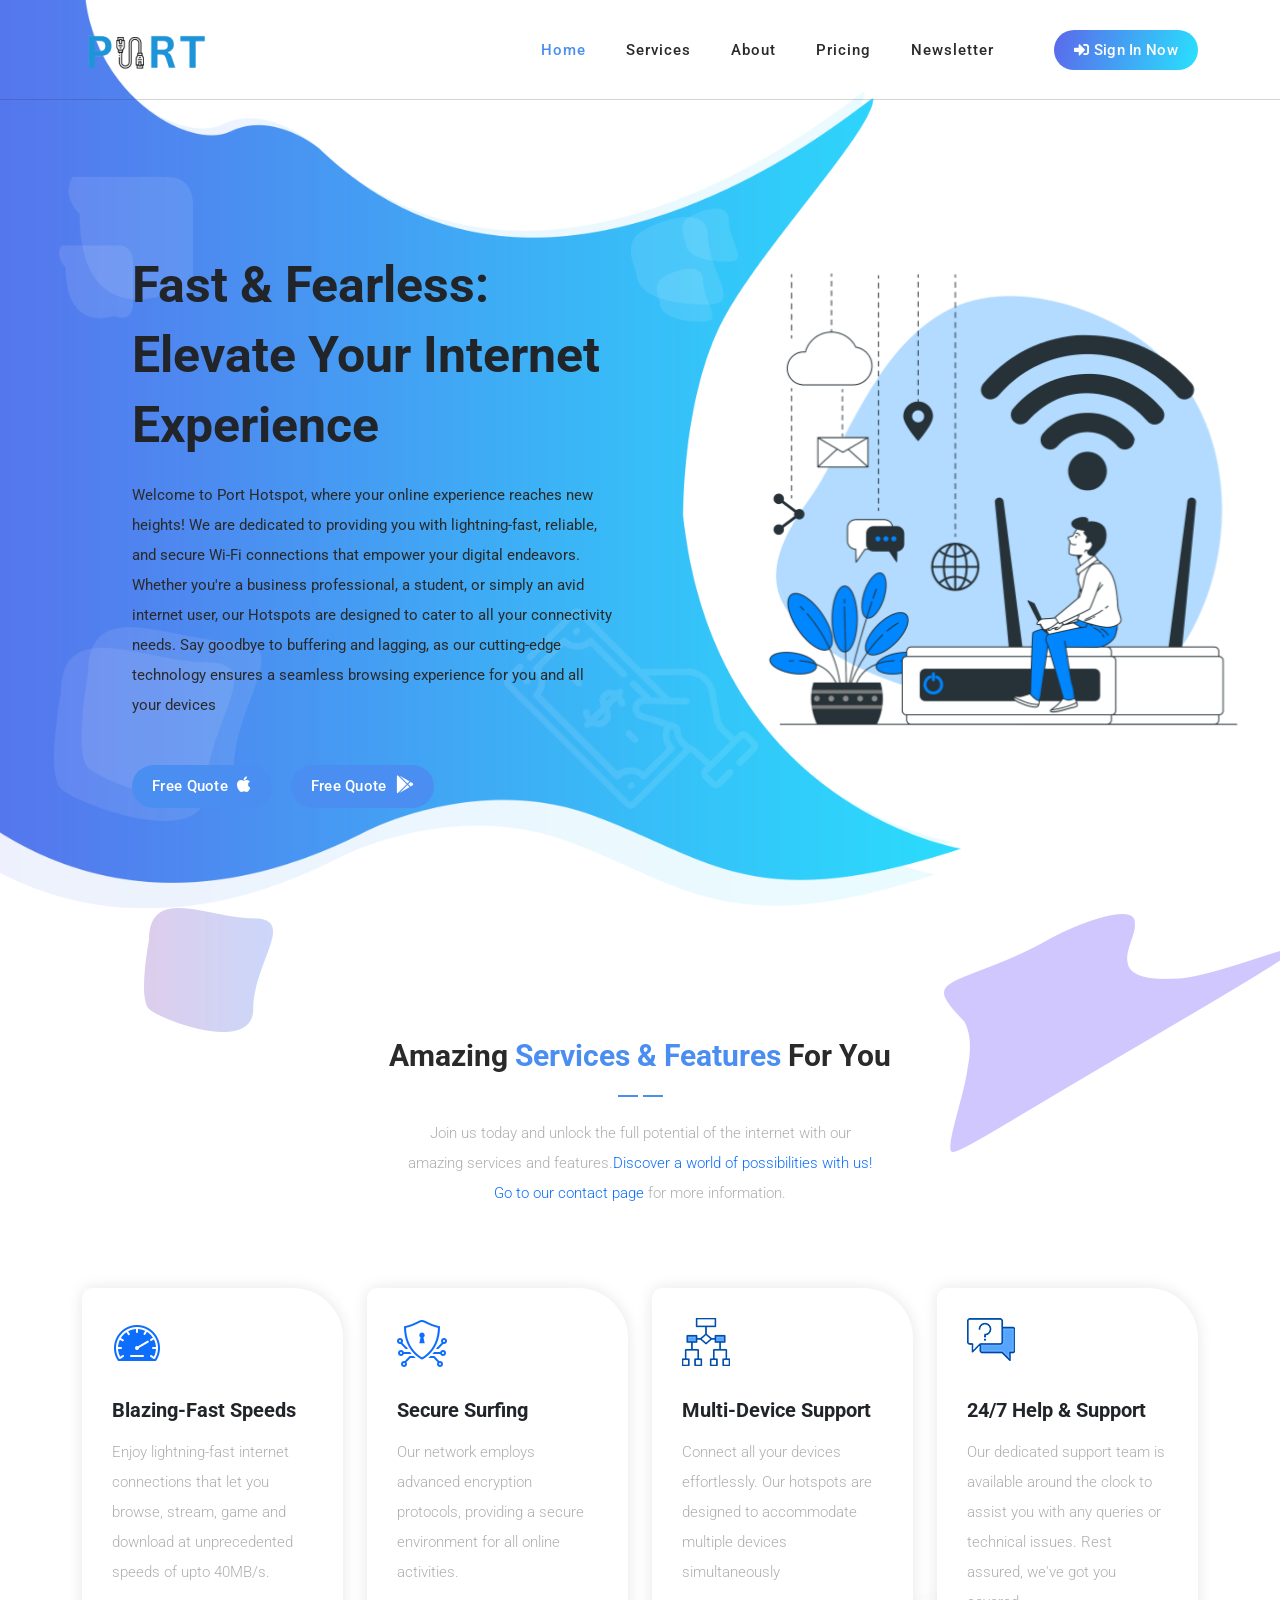
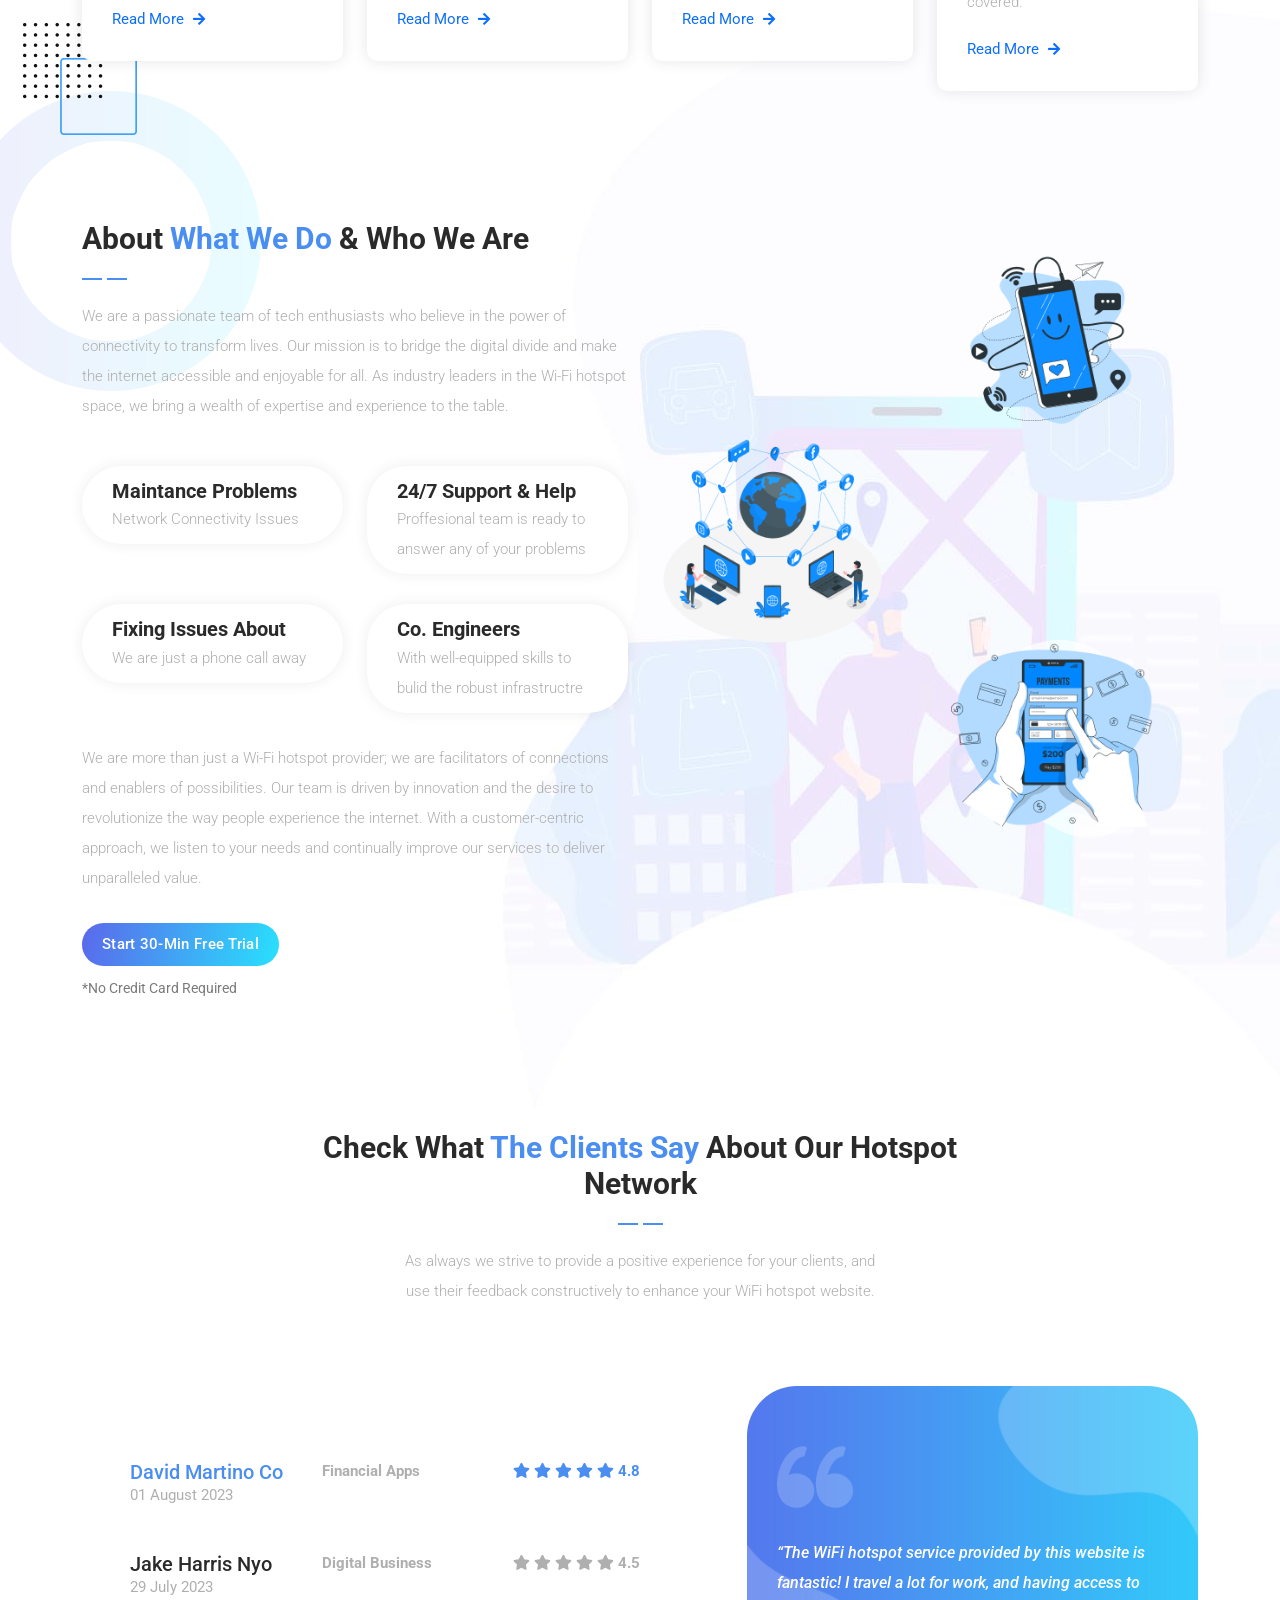
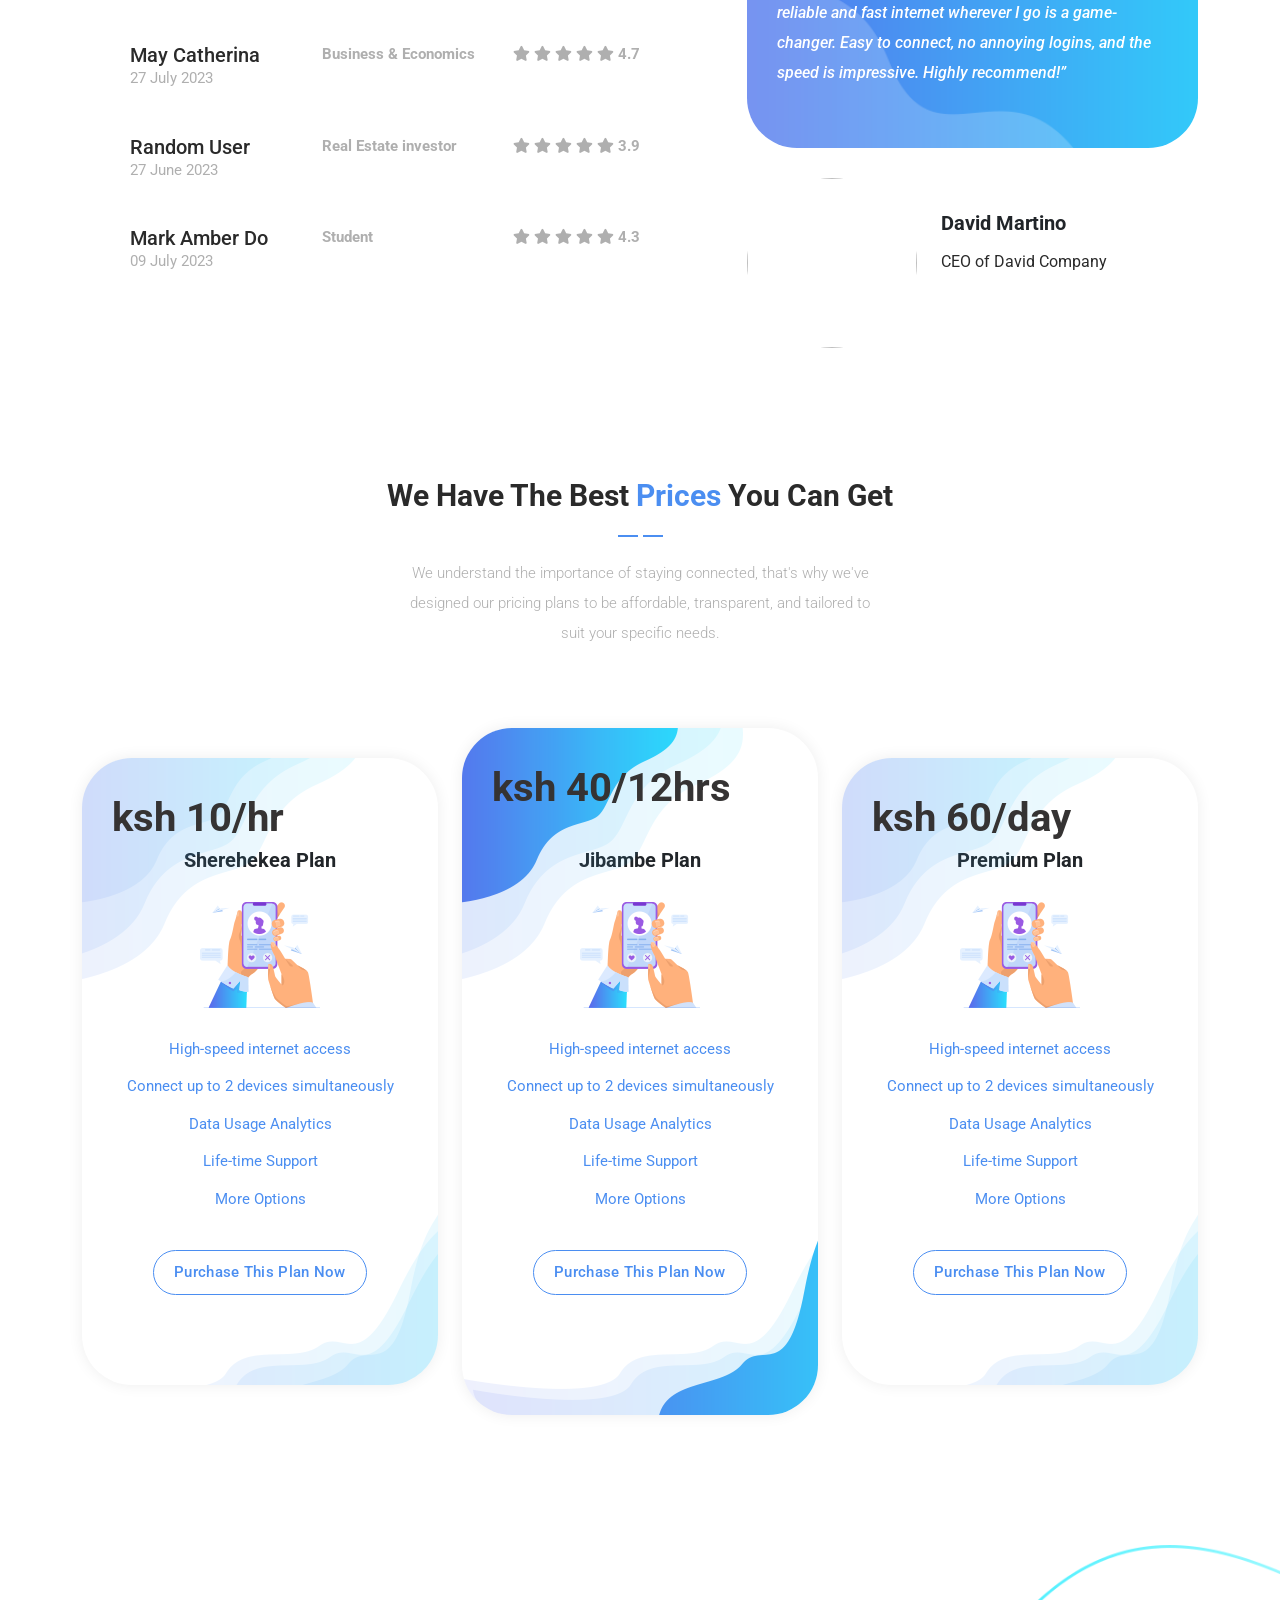
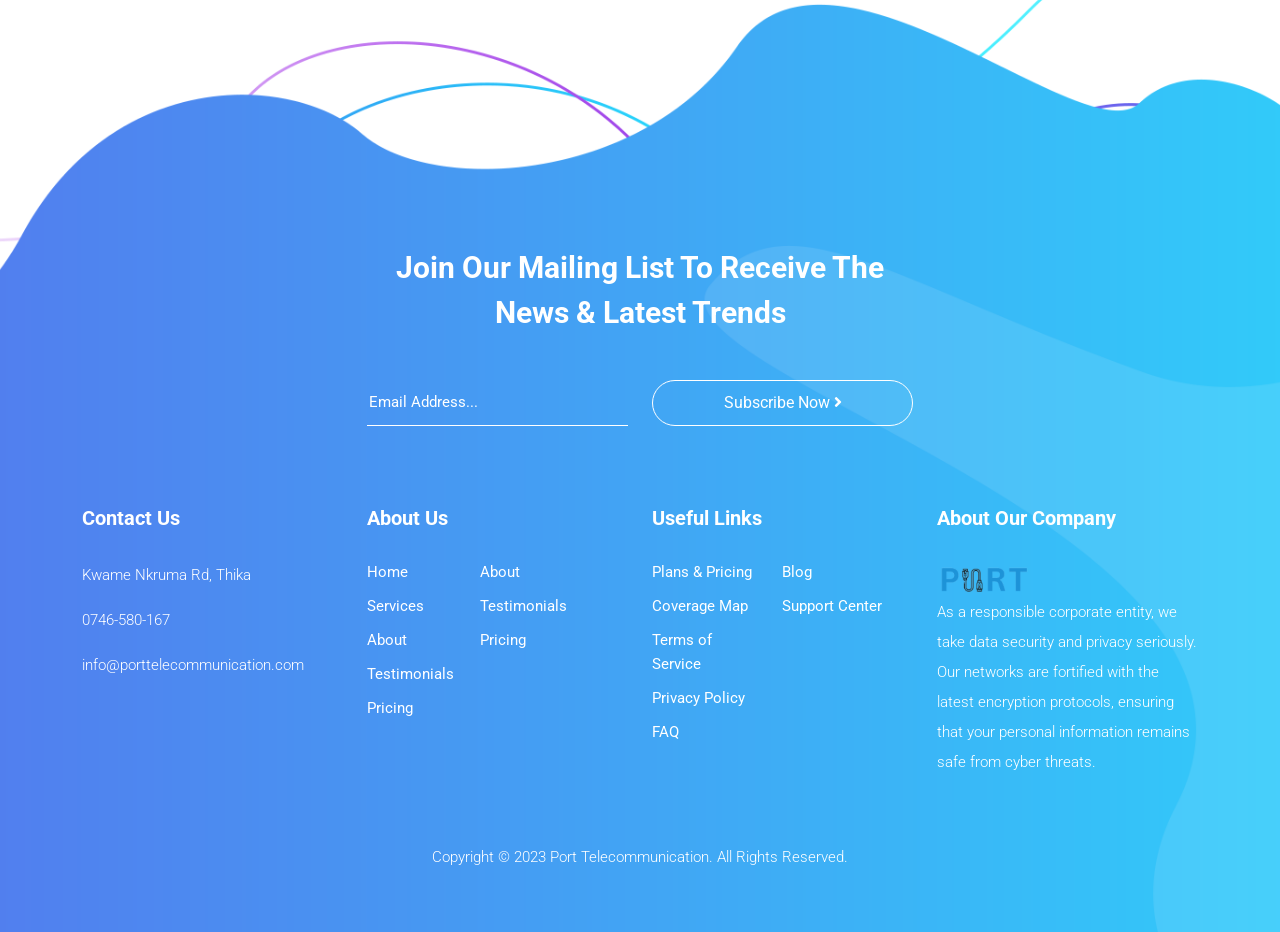
==== commit 65e9b25b: "Update index.html" ====
--- a/index.html
+++ b/index.html
@@ -12,7 +12,7 @@
     <link rel="preconnect" href="https://fonts.gstatic.com" crossorigin>
     <link href="https://fonts.googleapis.com/css2?family=Roboto:wght@100;300;400;500;700;900&display=swap" rel="stylesheet">
 
-    <title>Alvin</title>
+    <title>Port Telecommunications</title>
 
     <!-- Bootstrap core CSS -->
     <link href="vendor/bootstrap/css/bootstrap.min.css" rel="stylesheet">
@@ -270,25 +270,25 @@
             <div class="col-lg-6">
               <div class="box-item">
                 <h4><a href="#">Maintance Problems</a></h4>
-                <p>Lorem Ipsum Text</p>
+                <p>Network Connectivity Issues</p>
               </div>
             </div>
             <div class="col-lg-6">
               <div class="box-item">
                 <h4><a href="#">24/7 Support &amp; Help</a></h4>
-                <p>Lorem Ipsum Text</p>
+                <p>Proffesional team is ready to answer any of your problems</p>
               </div>
             </div>
             <div class="col-lg-6">
               <div class="box-item">
                 <h4><a href="#">Fixing Issues About</a></h4>
-                <p>Lorem Ipsum Text</p>
+                <p>We are just a phone call away</p>
               </div>
             </div>
             <div class="col-lg-6">
               <div class="box-item">
-                <h4><a href="#">Co. Development</a></h4>
-                <p>Lorem Ipsum Text</p>
+                <h4><a href="#">Co. Engineers</a></h4>
+                <p>With well-equipped skills to bulid the robust infrastructre </p>
               </div>
             </div>
             <div class="col-lg-12">
@@ -715,4 +715,4 @@
   <script src="assets/js/popup.js"></script>
   <script src="assets/js/custom.js"></script>
 </body>
-</html>+</html>
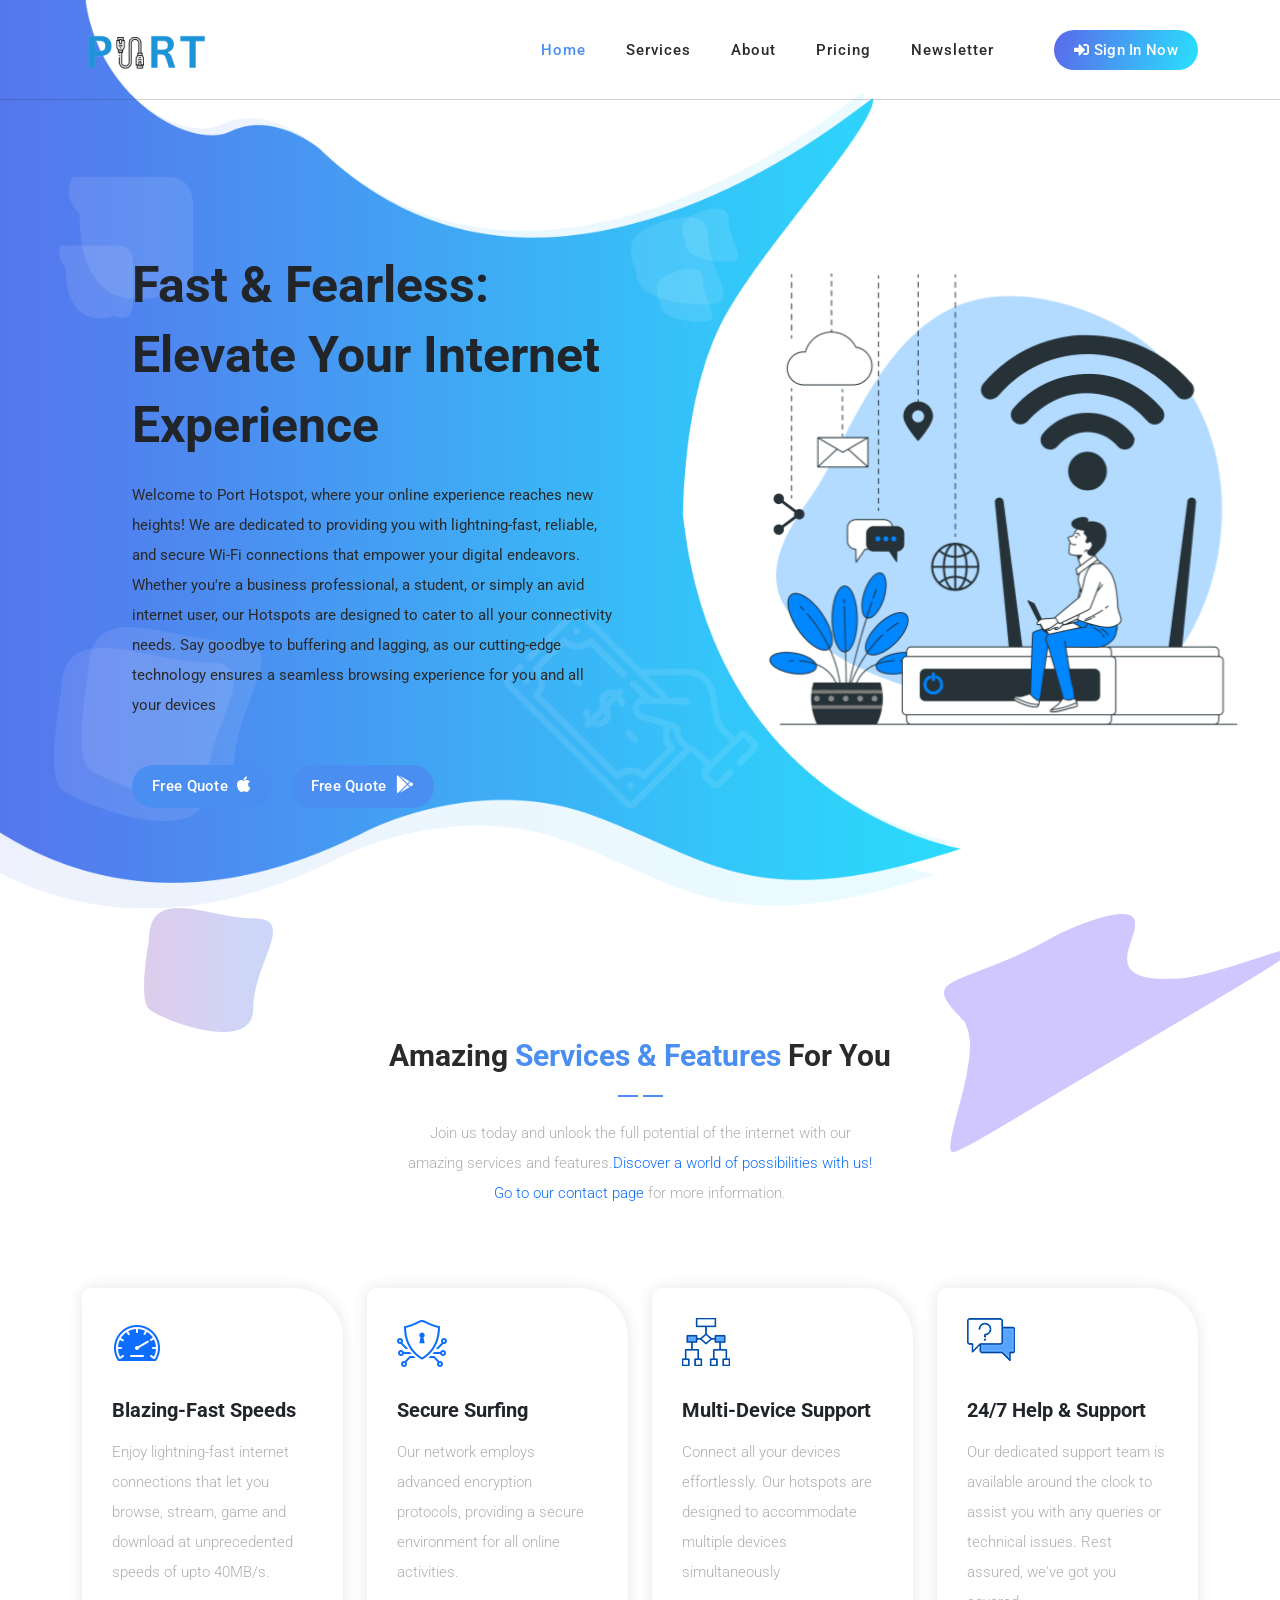
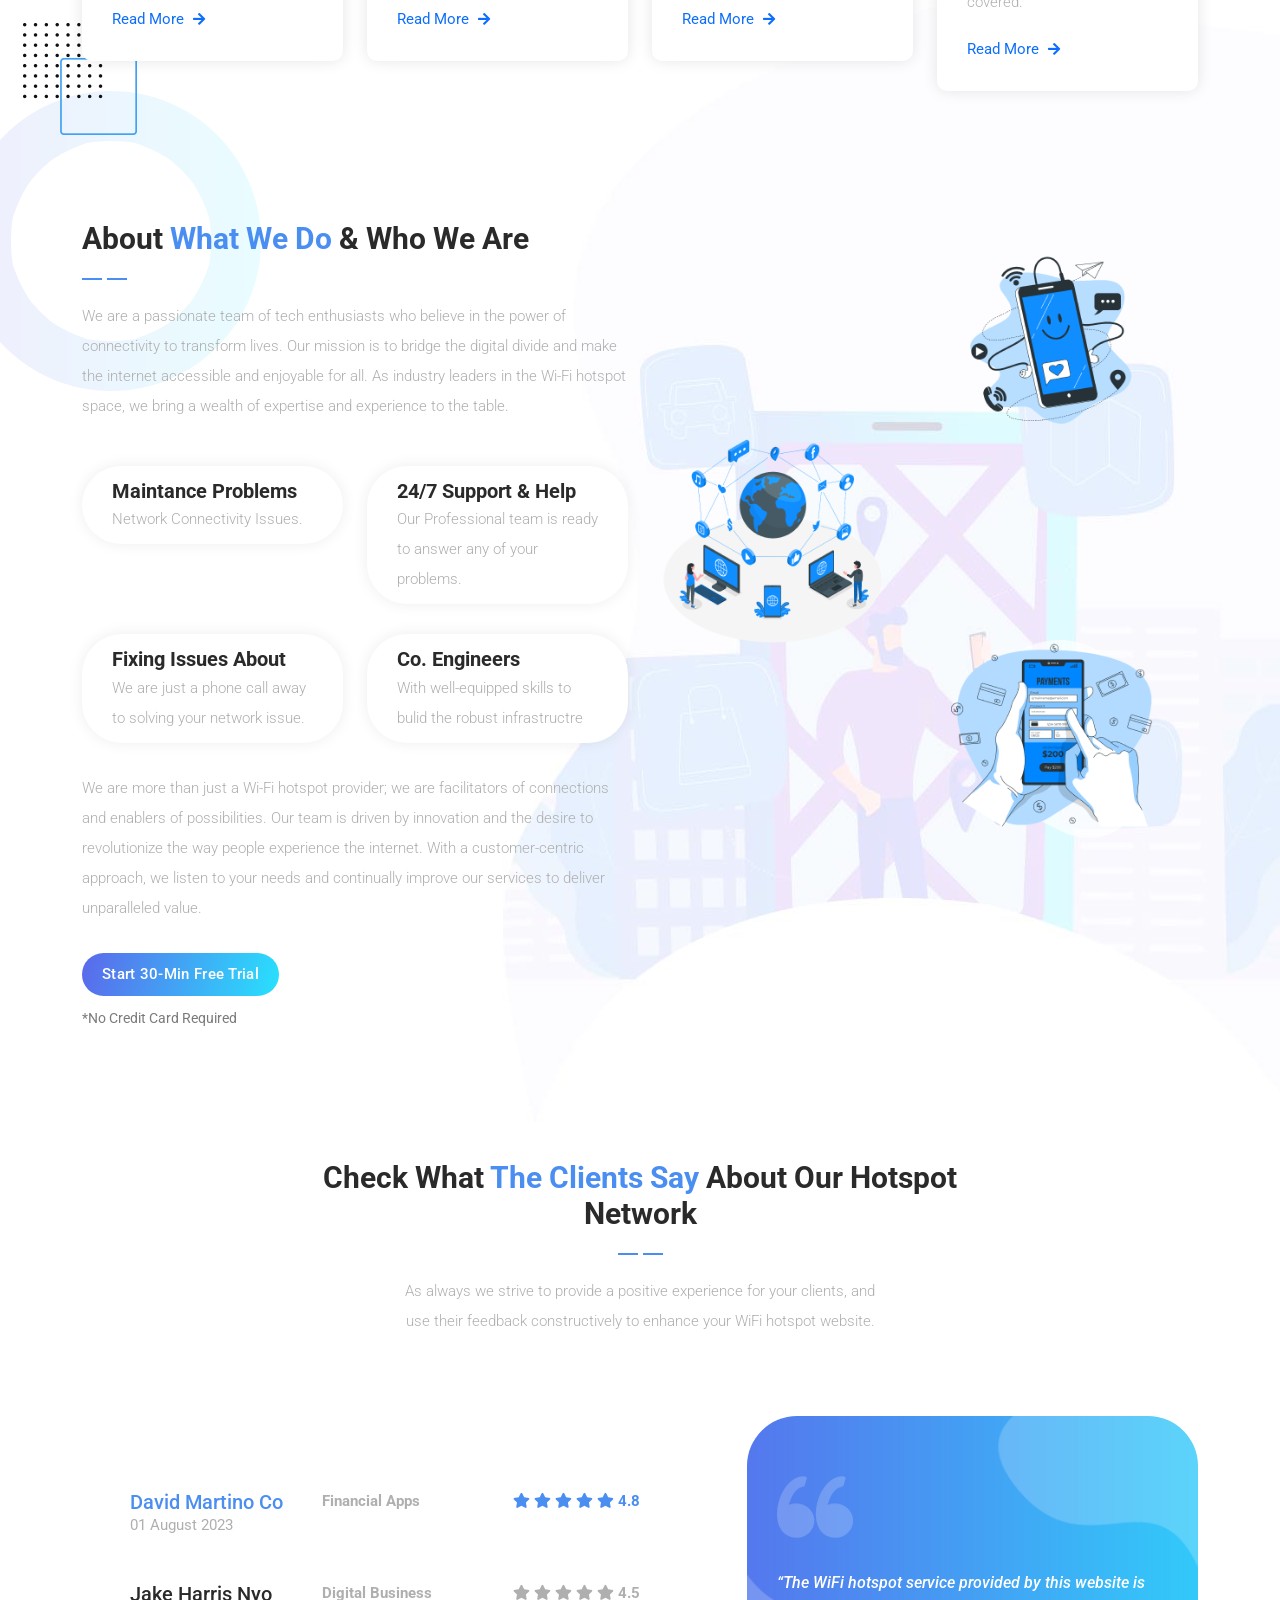
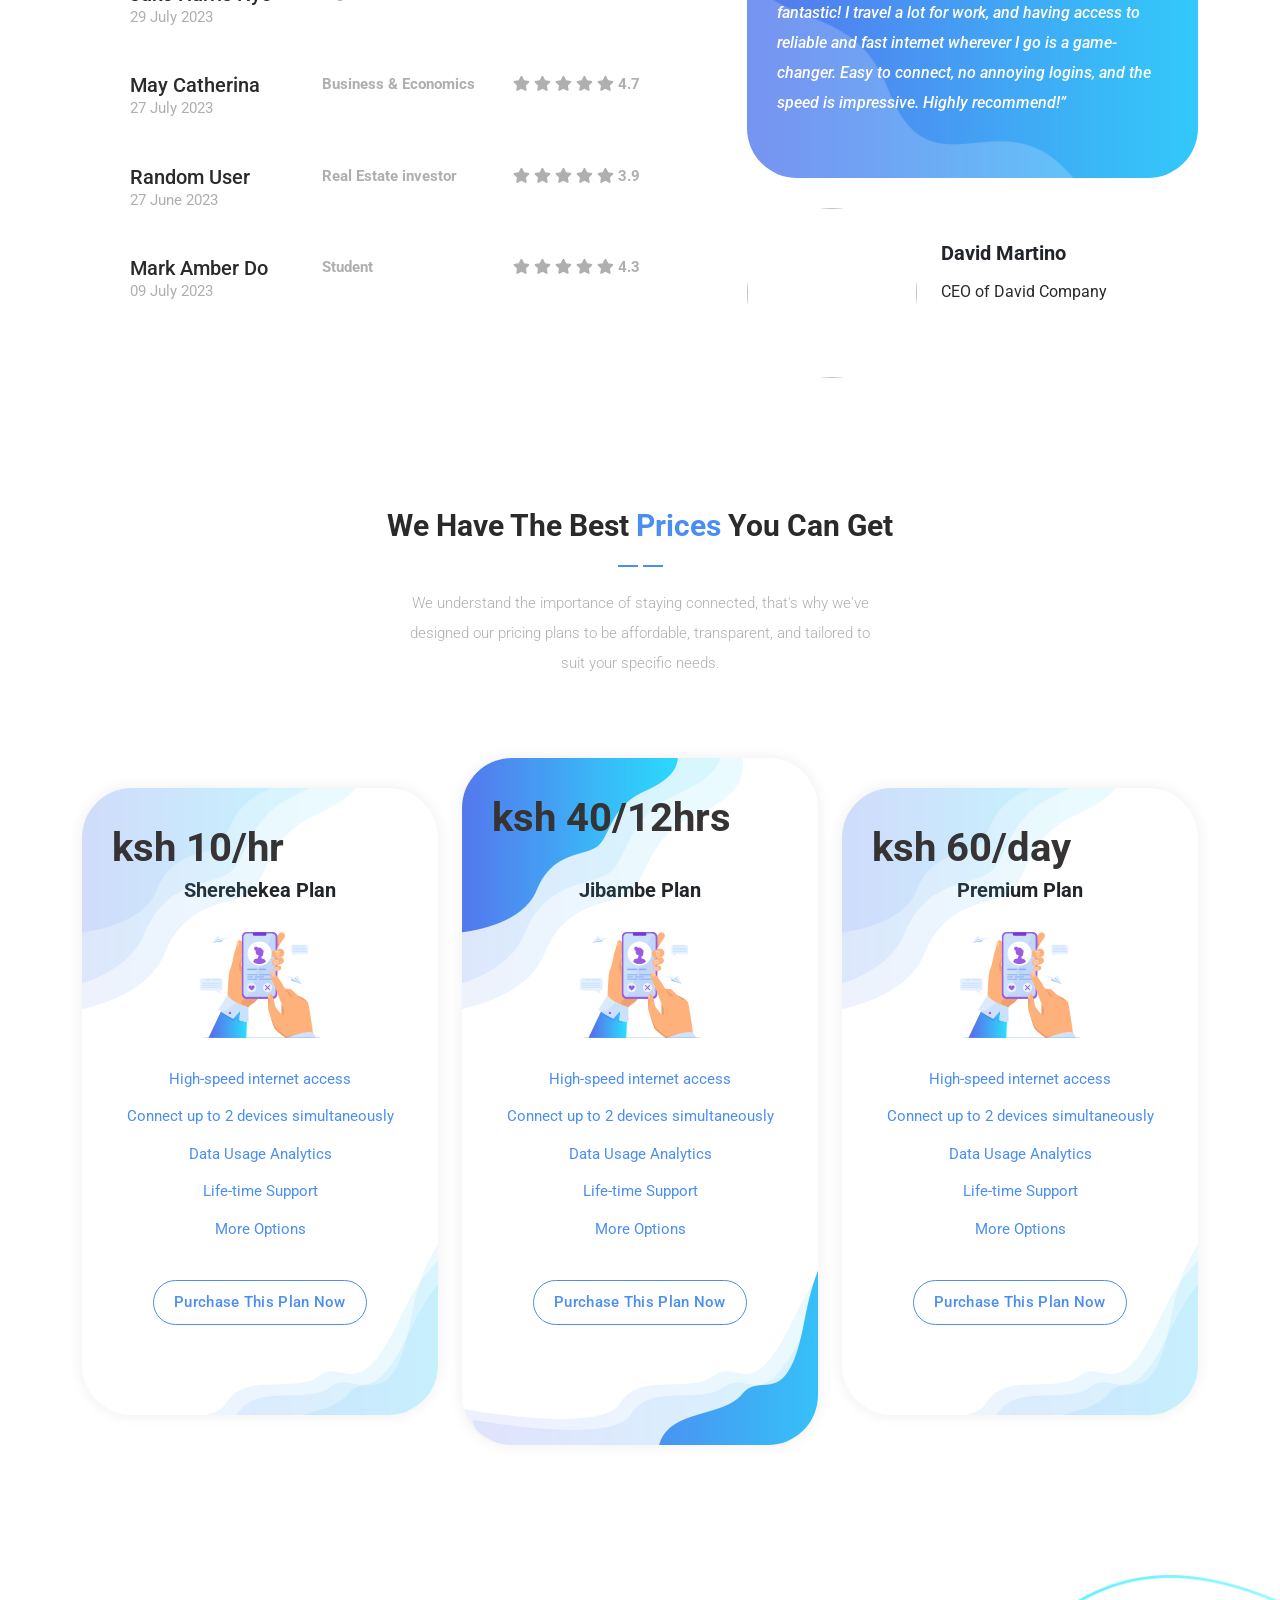
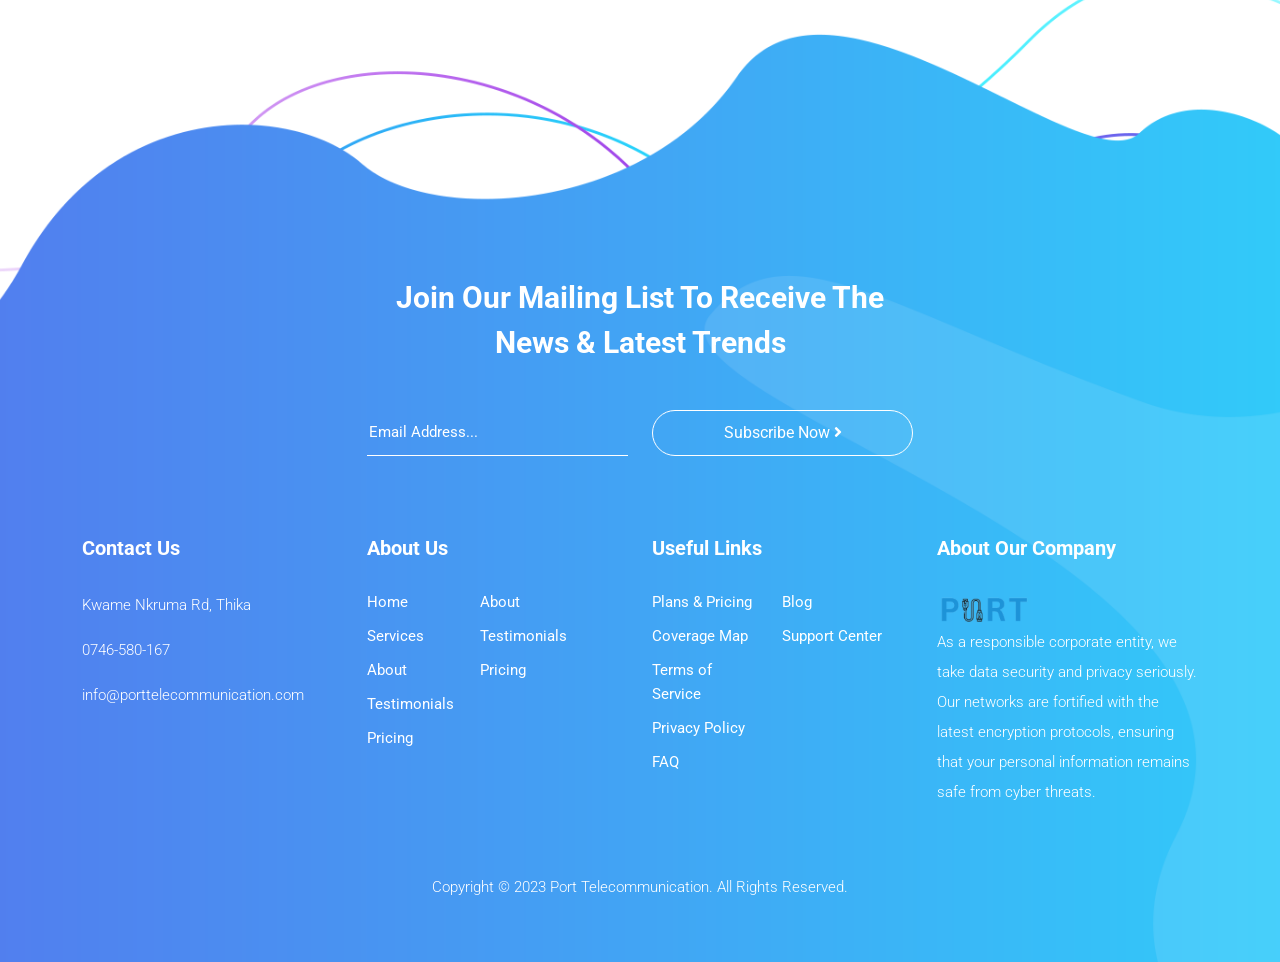
==== commit 61af8d78: "Update index.html" ====
--- a/index.html
+++ b/index.html
@@ -270,19 +270,19 @@
             <div class="col-lg-6">
               <div class="box-item">
                 <h4><a href="#">Maintance Problems</a></h4>
-                <p>Network Connectivity Issues</p>
+                <p>Network Connectivity Issues.</p>
               </div>
             </div>
             <div class="col-lg-6">
               <div class="box-item">
                 <h4><a href="#">24/7 Support &amp; Help</a></h4>
-                <p>Proffesional team is ready to answer any of your problems</p>
+                <p>Our Professional team is ready to answer any of your problems.</p>
               </div>
             </div>
             <div class="col-lg-6">
               <div class="box-item">
                 <h4><a href="#">Fixing Issues About</a></h4>
-                <p>We are just a phone call away</p>
+                <p>We are just a phone call away to solving your network issue.</p>
               </div>
             </div>
             <div class="col-lg-6">
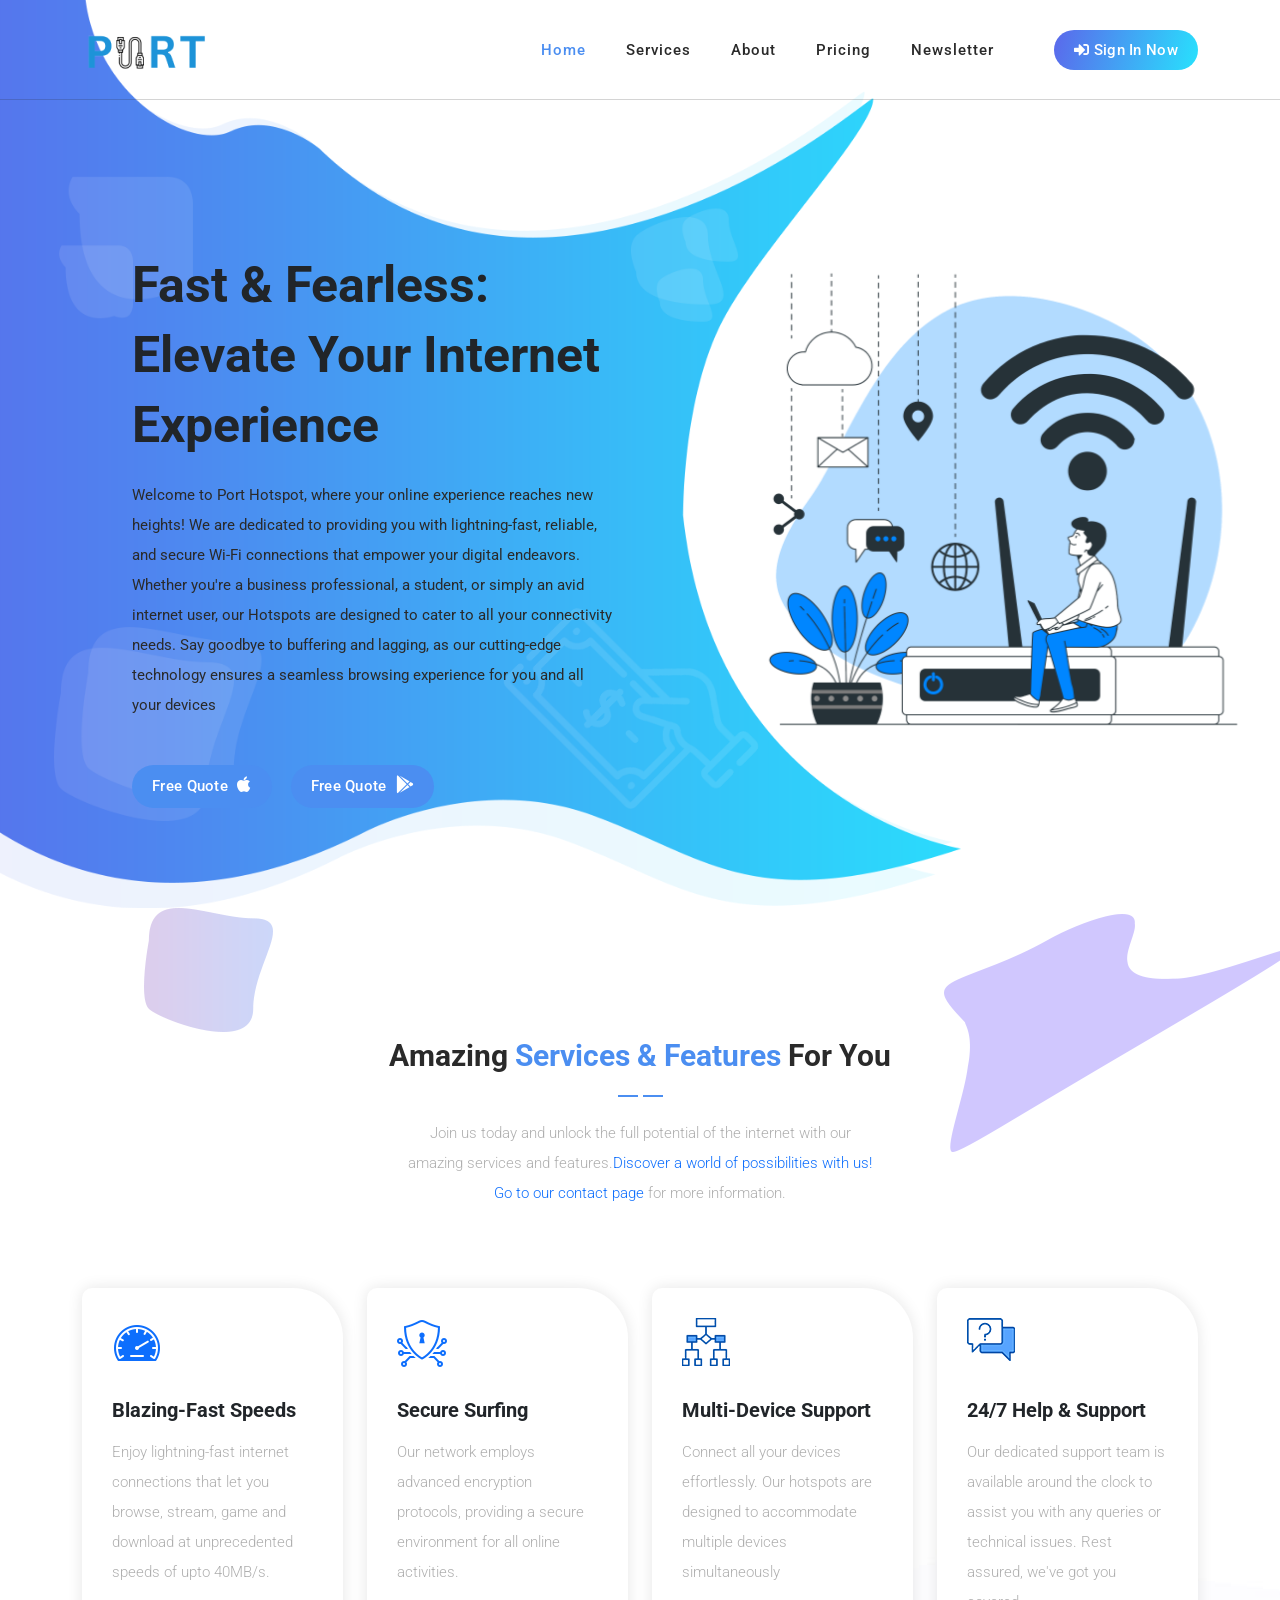
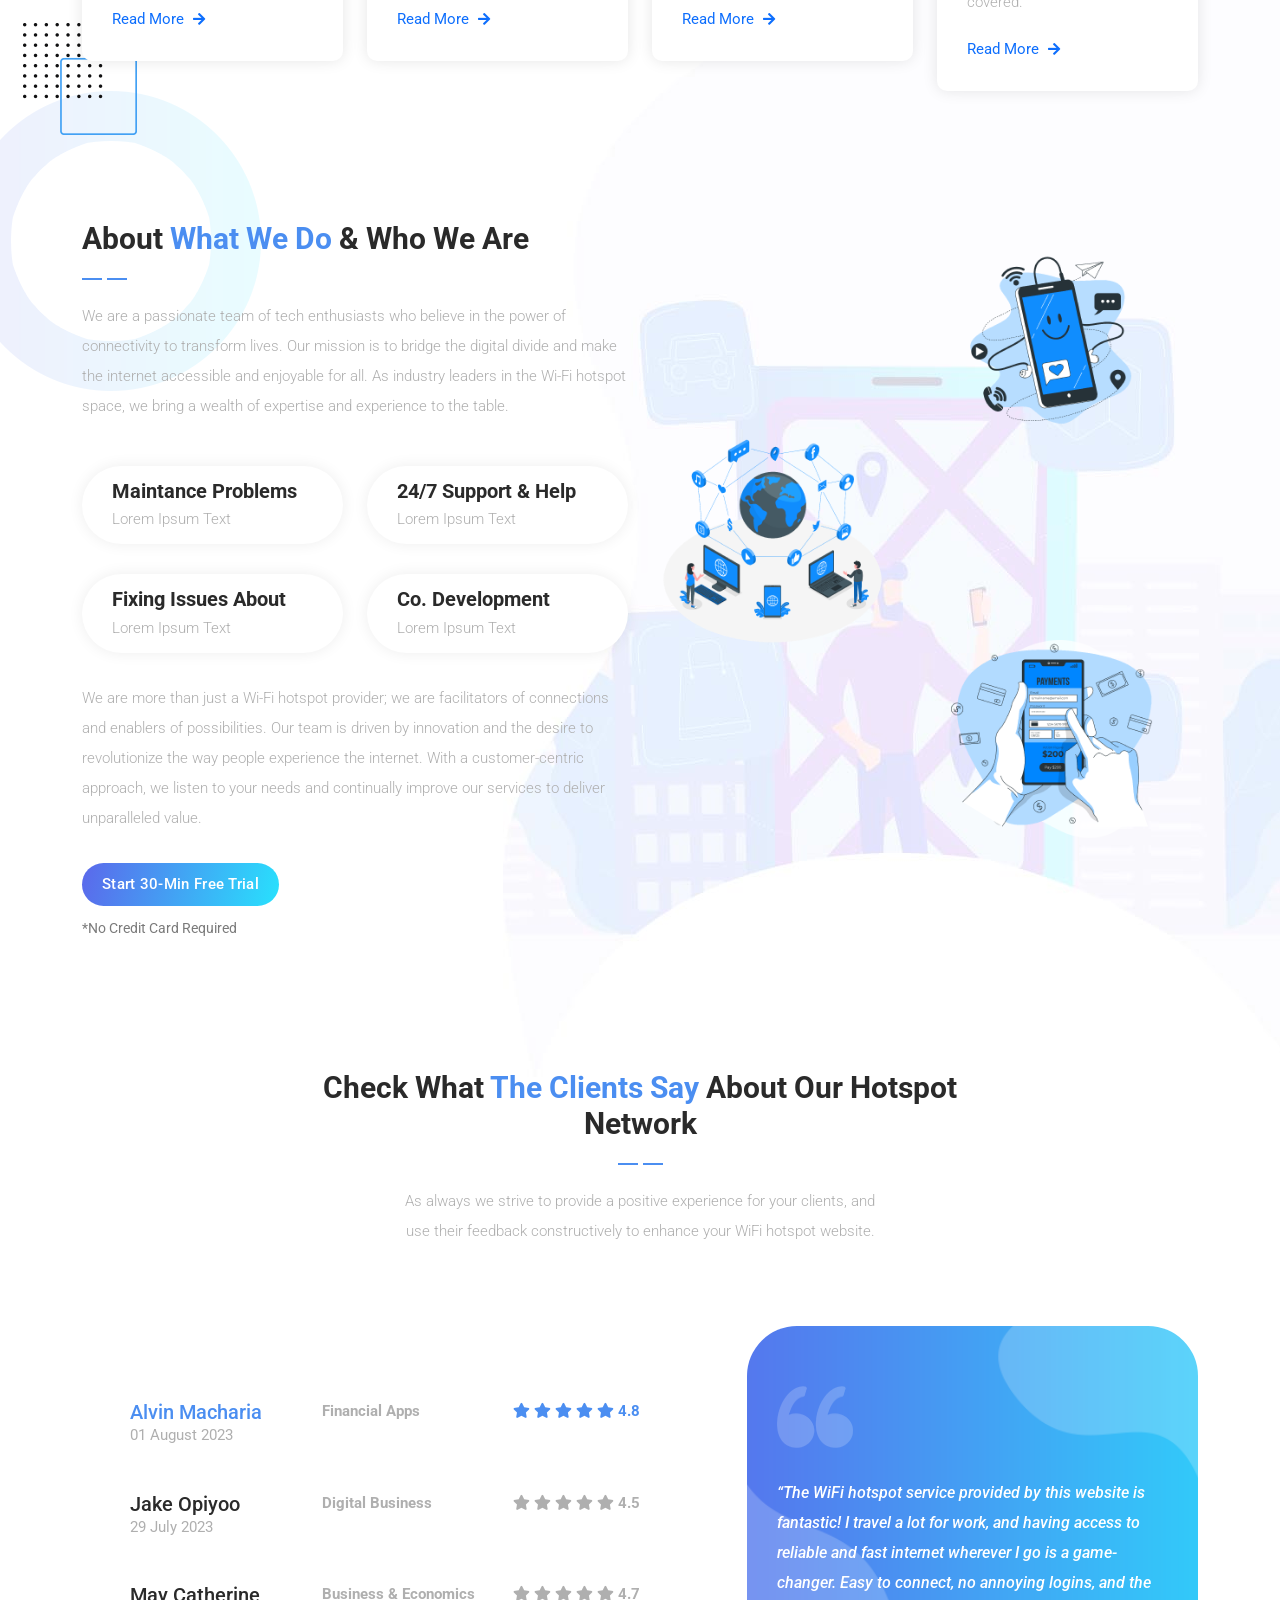
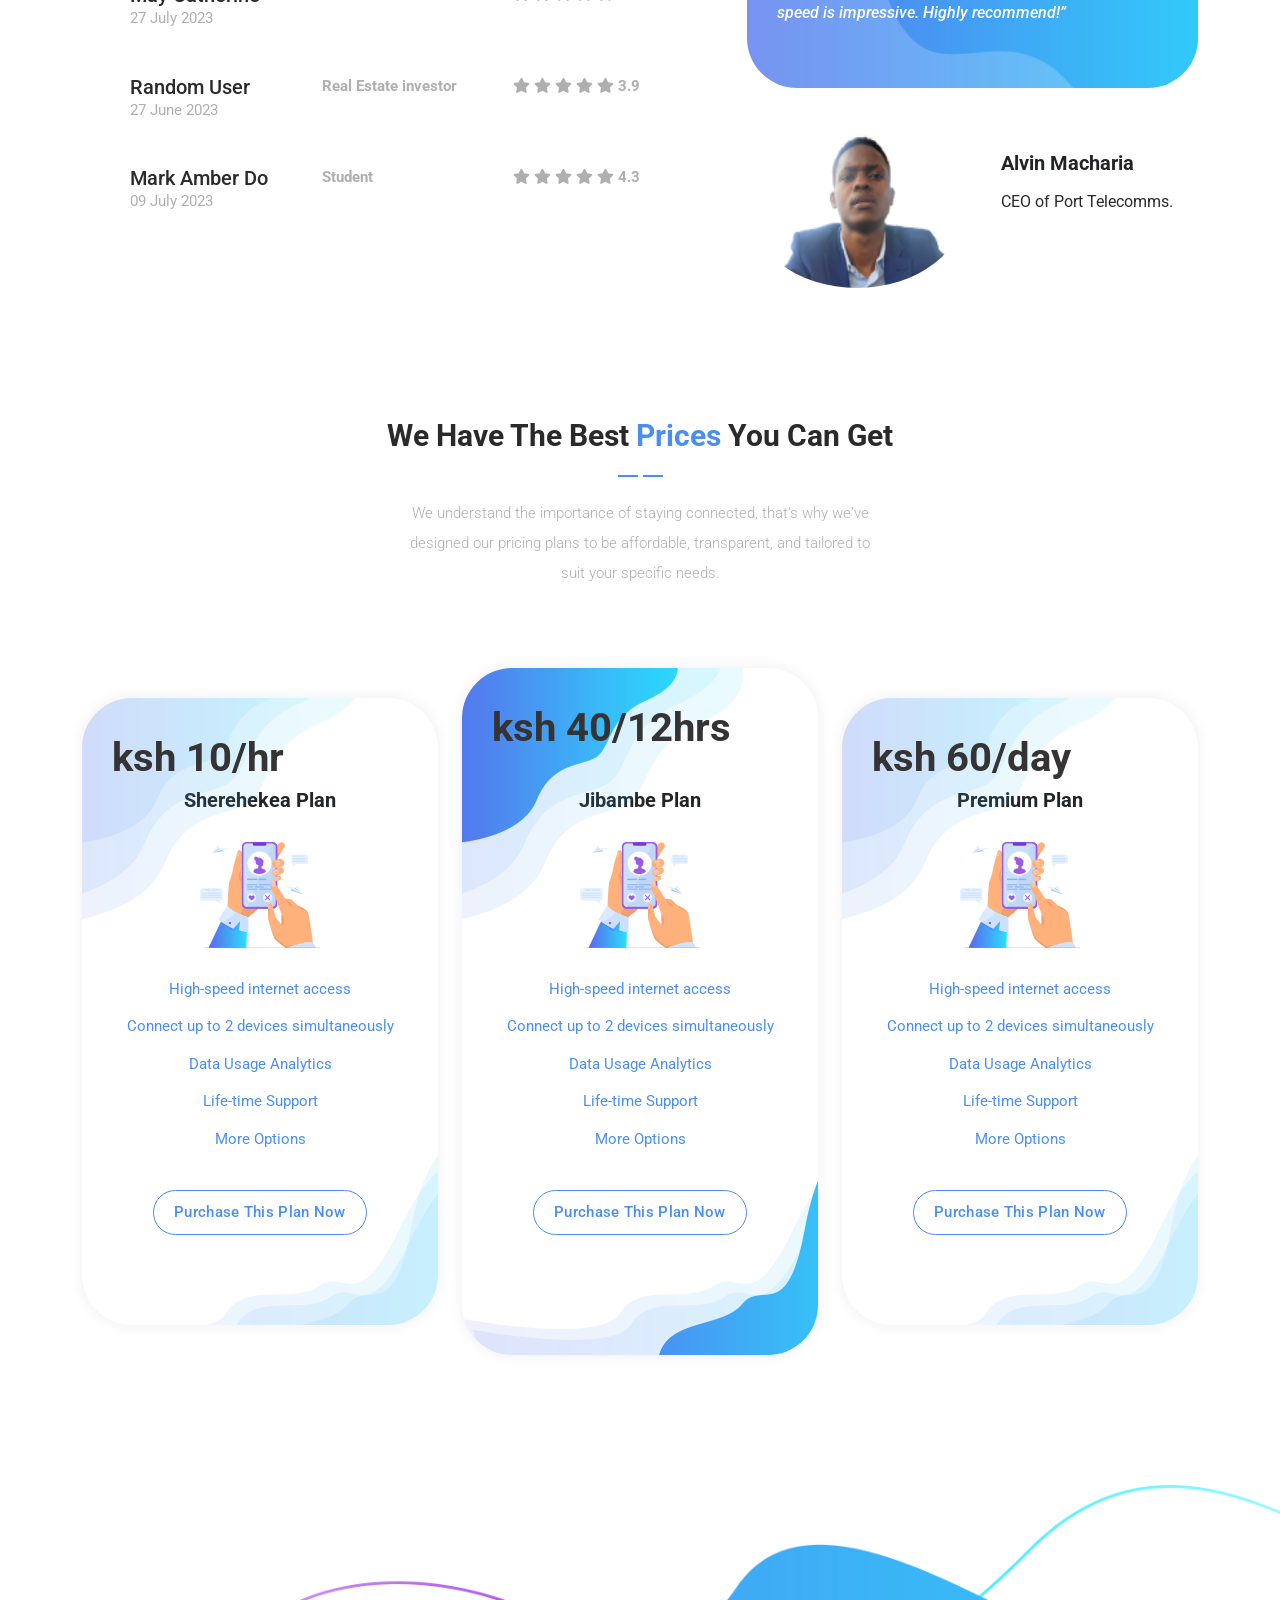
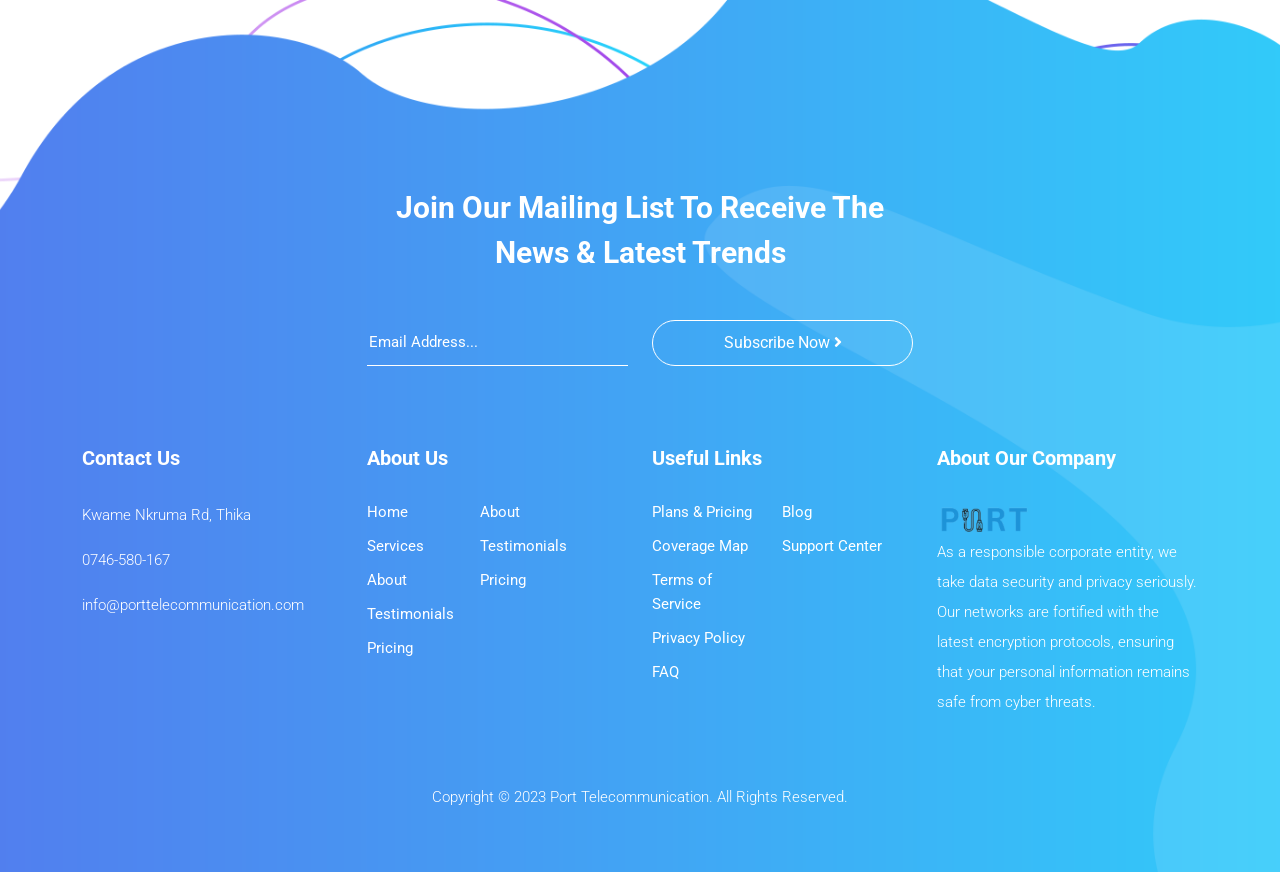
==== commit 2c19af78: "small changes" ====
--- a/index.html
+++ b/index.html
@@ -12,7 +12,7 @@
     <link rel="preconnect" href="https://fonts.gstatic.com" crossorigin>
     <link href="https://fonts.googleapis.com/css2?family=Roboto:wght@100;300;400;500;700;900&display=swap" rel="stylesheet">
 
-    <title>Port Telecommunications</title>
+    <title>Alvin</title>
 
     <!-- Bootstrap core CSS -->
     <link href="vendor/bootstrap/css/bootstrap.min.css" rel="stylesheet">
@@ -270,25 +270,25 @@
             <div class="col-lg-6">
               <div class="box-item">
                 <h4><a href="#">Maintance Problems</a></h4>
-                <p>Network Connectivity Issues.</p>
+                <p>Lorem Ipsum Text</p>
               </div>
             </div>
             <div class="col-lg-6">
               <div class="box-item">
                 <h4><a href="#">24/7 Support &amp; Help</a></h4>
-                <p>Our Professional team is ready to answer any of your problems.</p>
+                <p>Lorem Ipsum Text</p>
               </div>
             </div>
             <div class="col-lg-6">
               <div class="box-item">
                 <h4><a href="#">Fixing Issues About</a></h4>
-                <p>We are just a phone call away to solving your network issue.</p>
+                <p>Lorem Ipsum Text</p>
               </div>
             </div>
             <div class="col-lg-6">
               <div class="box-item">
-                <h4><a href="#">Co. Engineers</a></h4>
-                <p>With well-equipped skills to bulid the robust infrastructre </p>
+                <h4><a href="#">Co. Development</a></h4>
+                <p>Lorem Ipsum Text</p>
               </div>
             </div>
             <div class="col-lg-12">
@@ -329,7 +329,7 @@
                       <div class="thumb">
                         <div class="row">
                           <div class="col-lg-4 col-sm-4 col-12">
-                            <h4>David Martino Co</h4>
+                            <h4>Alvin Macharia</h4>
                             <span class="date">01 August 2023</span>
                           </div>
                           <div class="col-lg-4 col-sm-4 d-none d-sm-block">
@@ -350,7 +350,7 @@
                       <div class="thumb">
                         <div class="row">
                           <div class="col-lg-4 col-sm-4 col-12">
-                            <h4>Jake Harris Nyo</h4>
+                            <h4>Jake Opiyoo</h4>
                             <span class="date">29 July 2023</span>
                           </div>
                           <div class="col-lg-4 col-sm-4 d-none d-sm-block">
@@ -371,7 +371,7 @@
                       <div class="thumb">
                         <div class="row">
                           <div class="col-lg-4 col-sm-4 col-12">
-                            <h4>May Catherina</h4>
+                            <h4>May Catherine</h4>
                             <span class="date">27 July 2023</span>
                           </div>
                           <div class="col-lg-4 col-sm-4 d-none d-sm-block">
@@ -444,10 +444,10 @@
                                 <p>“The WiFi hotspot service provided by this website is fantastic! I travel a lot for work, and having access to reliable and fast internet wherever I go is a game-changer. Easy to connect, no annoying logins, and the speed is impressive. Highly recommend!”</p>
                               </div>
                               <div class="down-content">
-                                <img src="assets/images/client-image.jpg" alt="">
+                                <img src="assets/images/client-image.png" alt="">
                                 <div class="right-content">
-                                  <h4>David Martino</h4>
-                                  <span>CEO of David Company</span>
+                                  <h4>Alvin Macharia</h4>
+                                  <span>CEO of Port Telecomms.</span>
                                 </div>
                               </div>
                             </div>
@@ -467,8 +467,8 @@
                               <div class="down-content">
                                 <img src="assets/images/client-image.jpg" alt="">
                                 <div class="right-content">
-                                  <h4>Jake H. Nyo</h4>
-                                  <span>CTO of Digital Company</span>
+                                  <h4>Jake Hodara</h4>
+                                  <span>CTO of Stive Company</span>
                                 </div>
                               </div>
                             </div>
@@ -489,7 +489,7 @@
                                 <img src="assets/images/client-image.jpg" alt="">
                                 <div class="right-content">
                                   <h4>May C.</h4>
-                                  <span>Founder of Catherina Co.</span>
+                                  <span>Founder of Catherine Co.</span>
                                 </div>
                               </div>
                             </div>
@@ -510,7 +510,7 @@
                                 <img src="assets/images/client-image.jpg" alt="">
                                 <div class="right-content">
                                   <h4>Random Staff</h4>
-                                  <span>Manager, Digital Company</span>
+                                  <span>Manager, Shelle Company</span>
                                 </div>
                               </div>
                             </div>
@@ -530,8 +530,8 @@
                               <div class="down-content">
                                 <img src="assets/images/client-image.jpg" alt="">
                                 <div class="right-content">
-                                  <h4>Mark Am</h4>
-                                  <span>CTO, Amber Do Company</span>
+                                  <h4>Mark Apendo</h4>
+                                  <span>CTO, stiv Do Company</span>
                                 </div>
                               </div>
                             </div>
@@ -574,7 +574,7 @@
               <li>More Options</li>
             </ul>
             <div class="border-button">
-              <a href="https://wa.me/+254746580167/?text=Welcome to Port Tellecom, How may I help you?">Purchase This Plan Now</a>
+              <a href="https://wa.me/+254746580167/?text=Welcome to Port Telecommunications, How may I help you?">Purchase This Plan Now</a>
             </div>
           </div>
         </div>
@@ -593,7 +593,7 @@
               <li>More Options</li>
             </ul>
             <div class="border-button">
-              <a href="#">Purchase This Plan Now</a>
+              <a href="https://wa.me/+254746580167/?text=Welcome to Port Telecommunications, How may I help you?">Purchase This Plan Now</a>
             </div>
           </div>
         </div>
@@ -612,7 +612,7 @@
               <li>More Options</li>
             </ul>
             <div class="border-button">
-              <a href="#">Purchase This Plan Now</a>
+              <a href="https://wa.me/+254746580167/?text=Welcome to Port Telecommunications, How may I help you?">Purchase This Plan Now</a>
             </div>
           </div>
         </div>
@@ -715,4 +715,4 @@
   <script src="assets/js/popup.js"></script>
   <script src="assets/js/custom.js"></script>
 </body>
-</html>
+</html>
--- a/assets/css/templatemo-chain-app-dev.css
+++ b/assets/css/templatemo-chain-app-dev.css
@@ -1294,7 +1294,7 @@
 }
 
 .the-clients .nacc .thumb .down-content img {
-  width: 170px;
+  width: 220px;
   height: 170px;
   border-radius: 50%;
   display: inline;
@@ -1302,7 +1302,7 @@
 
 .the-clients .nacc .thumb .down-content .right-content {
   display: inline-block;
-  margin-left: 20px;
+  margin-left: 30px;
 }
 
 .the-clients .nacc .thumb .down-content .right-content h4 {
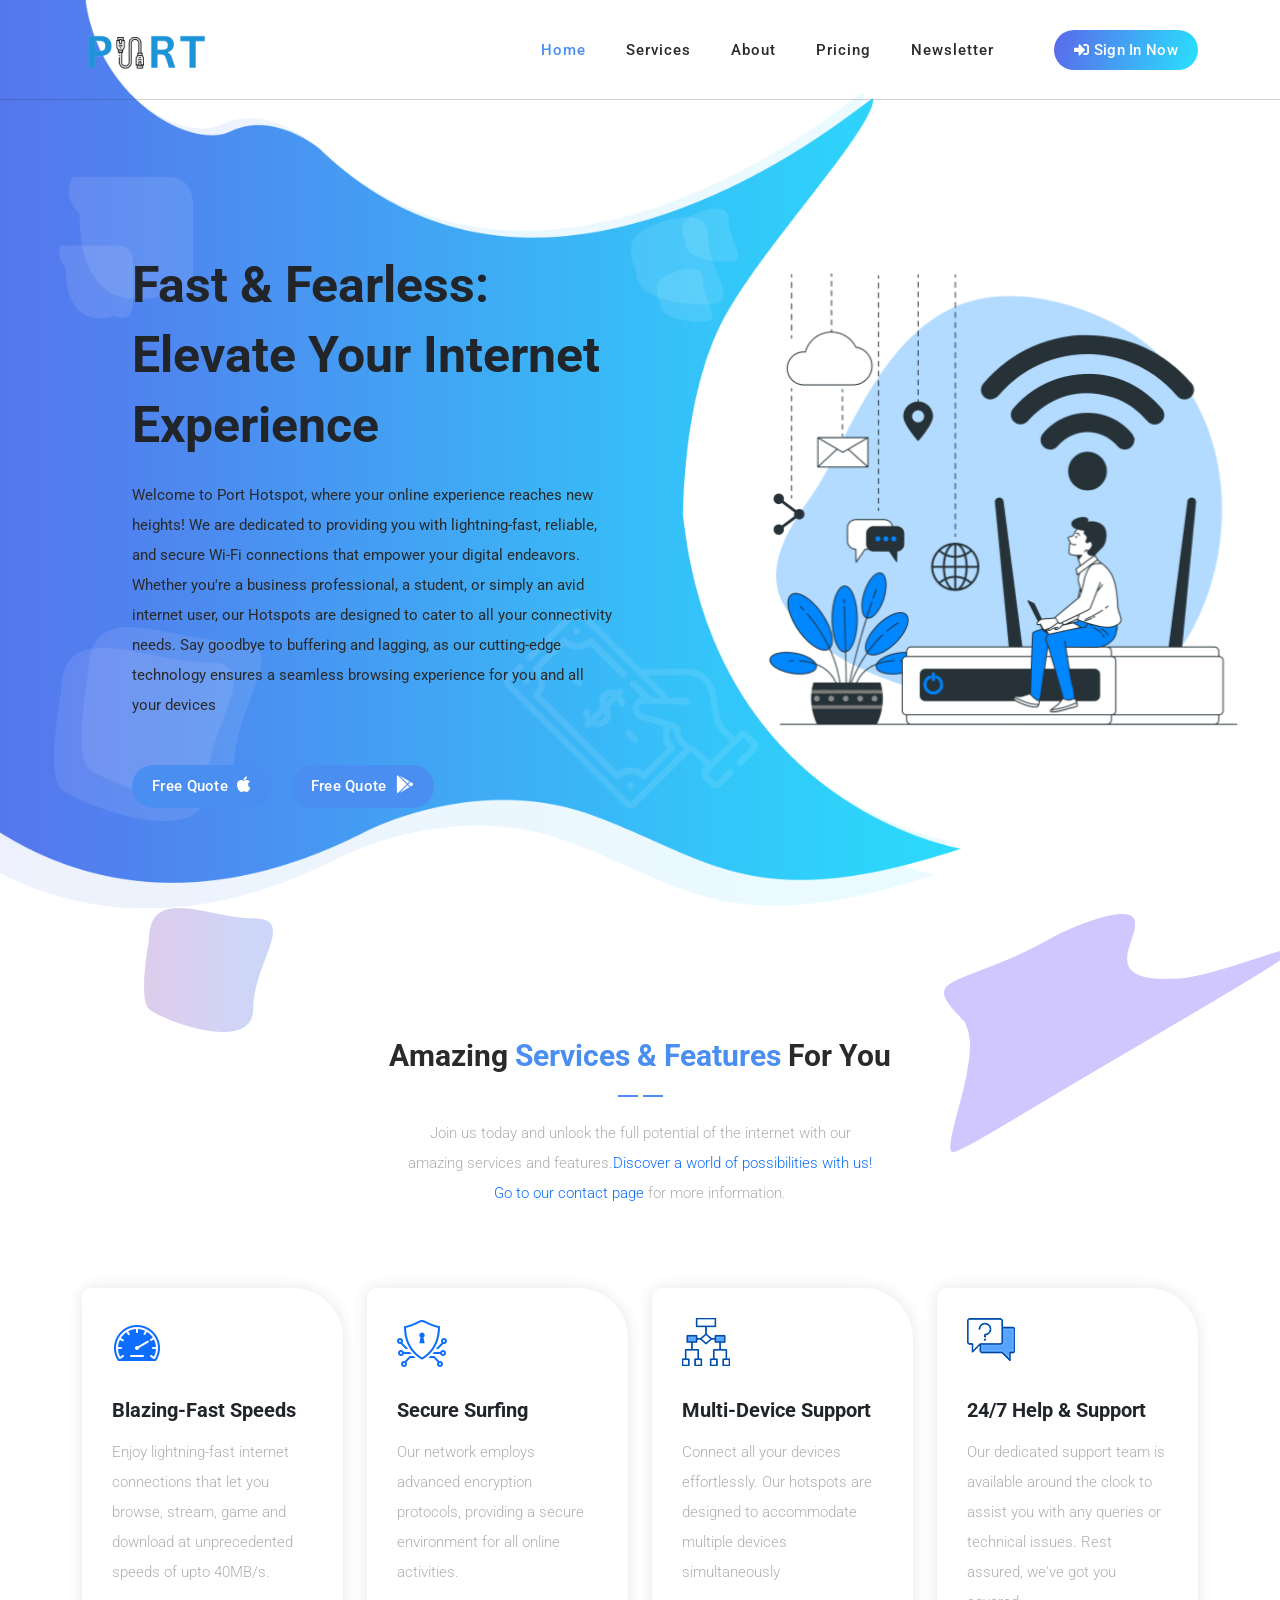
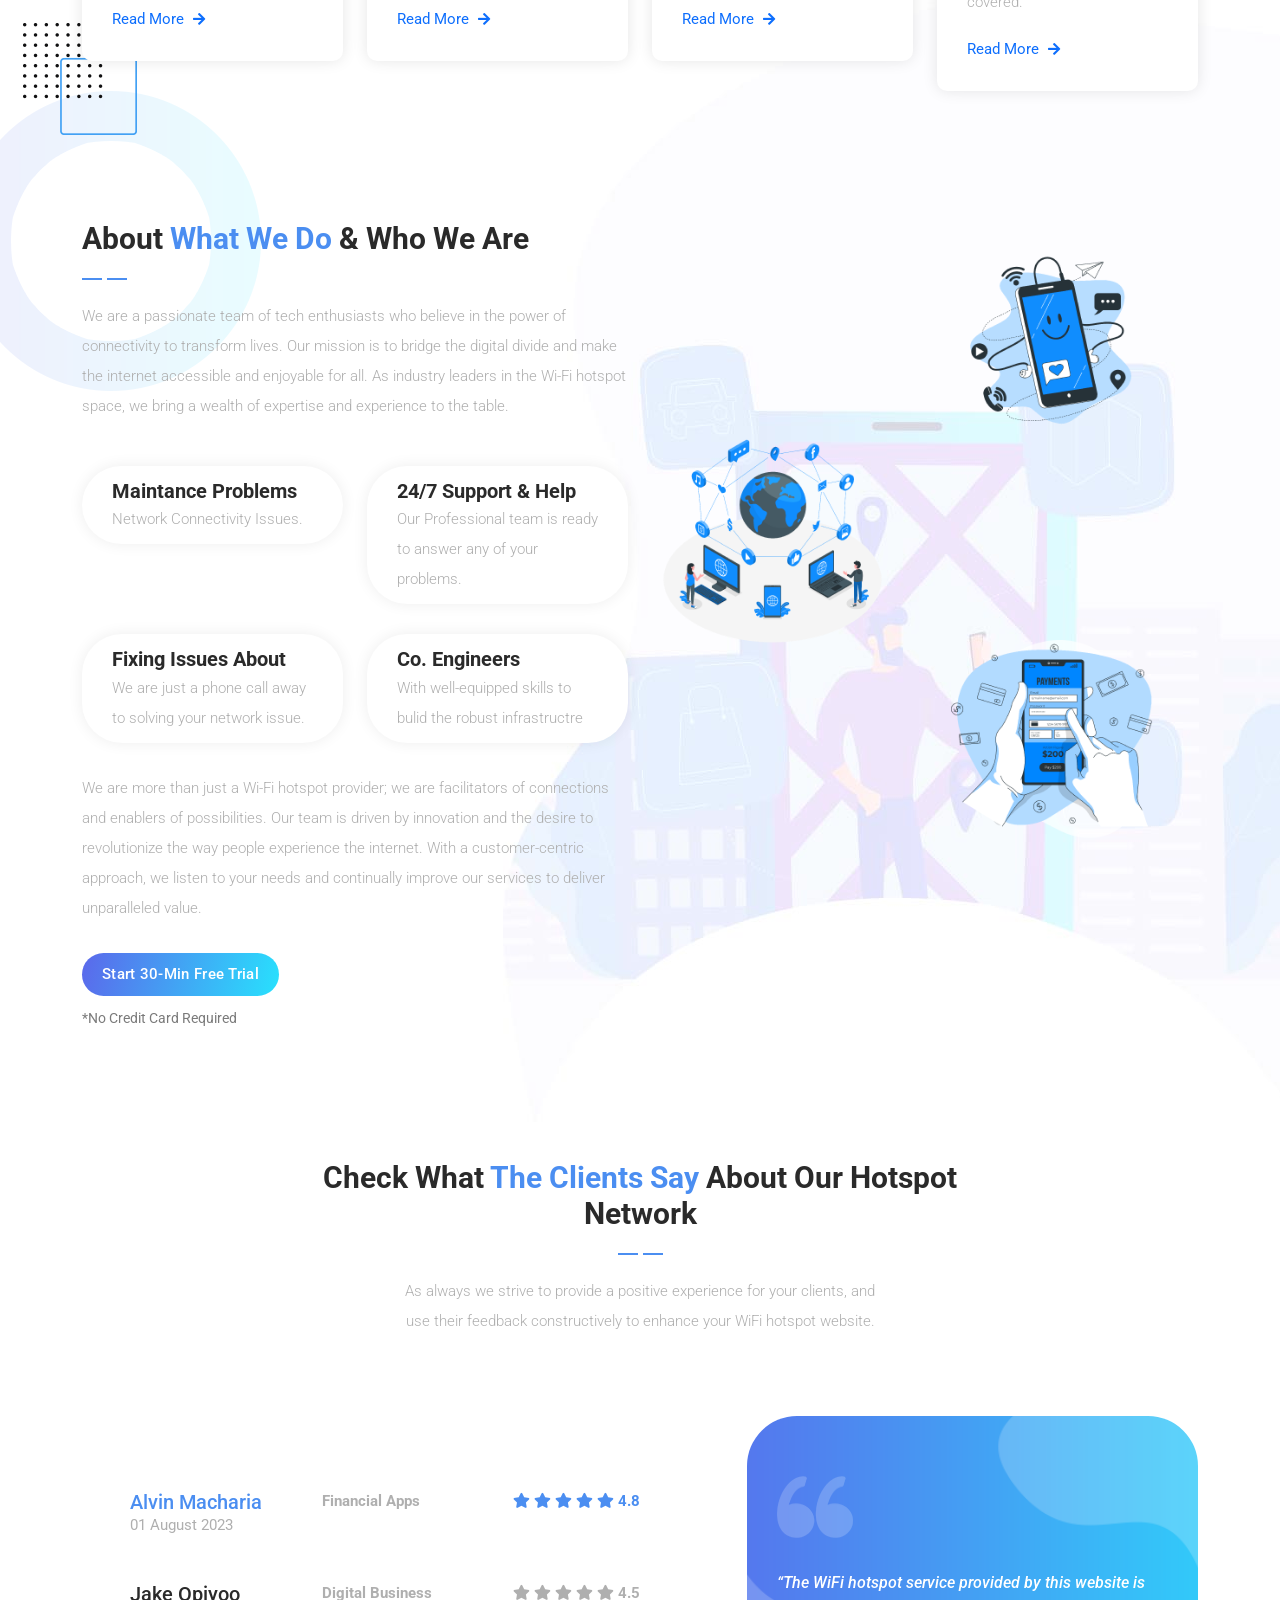
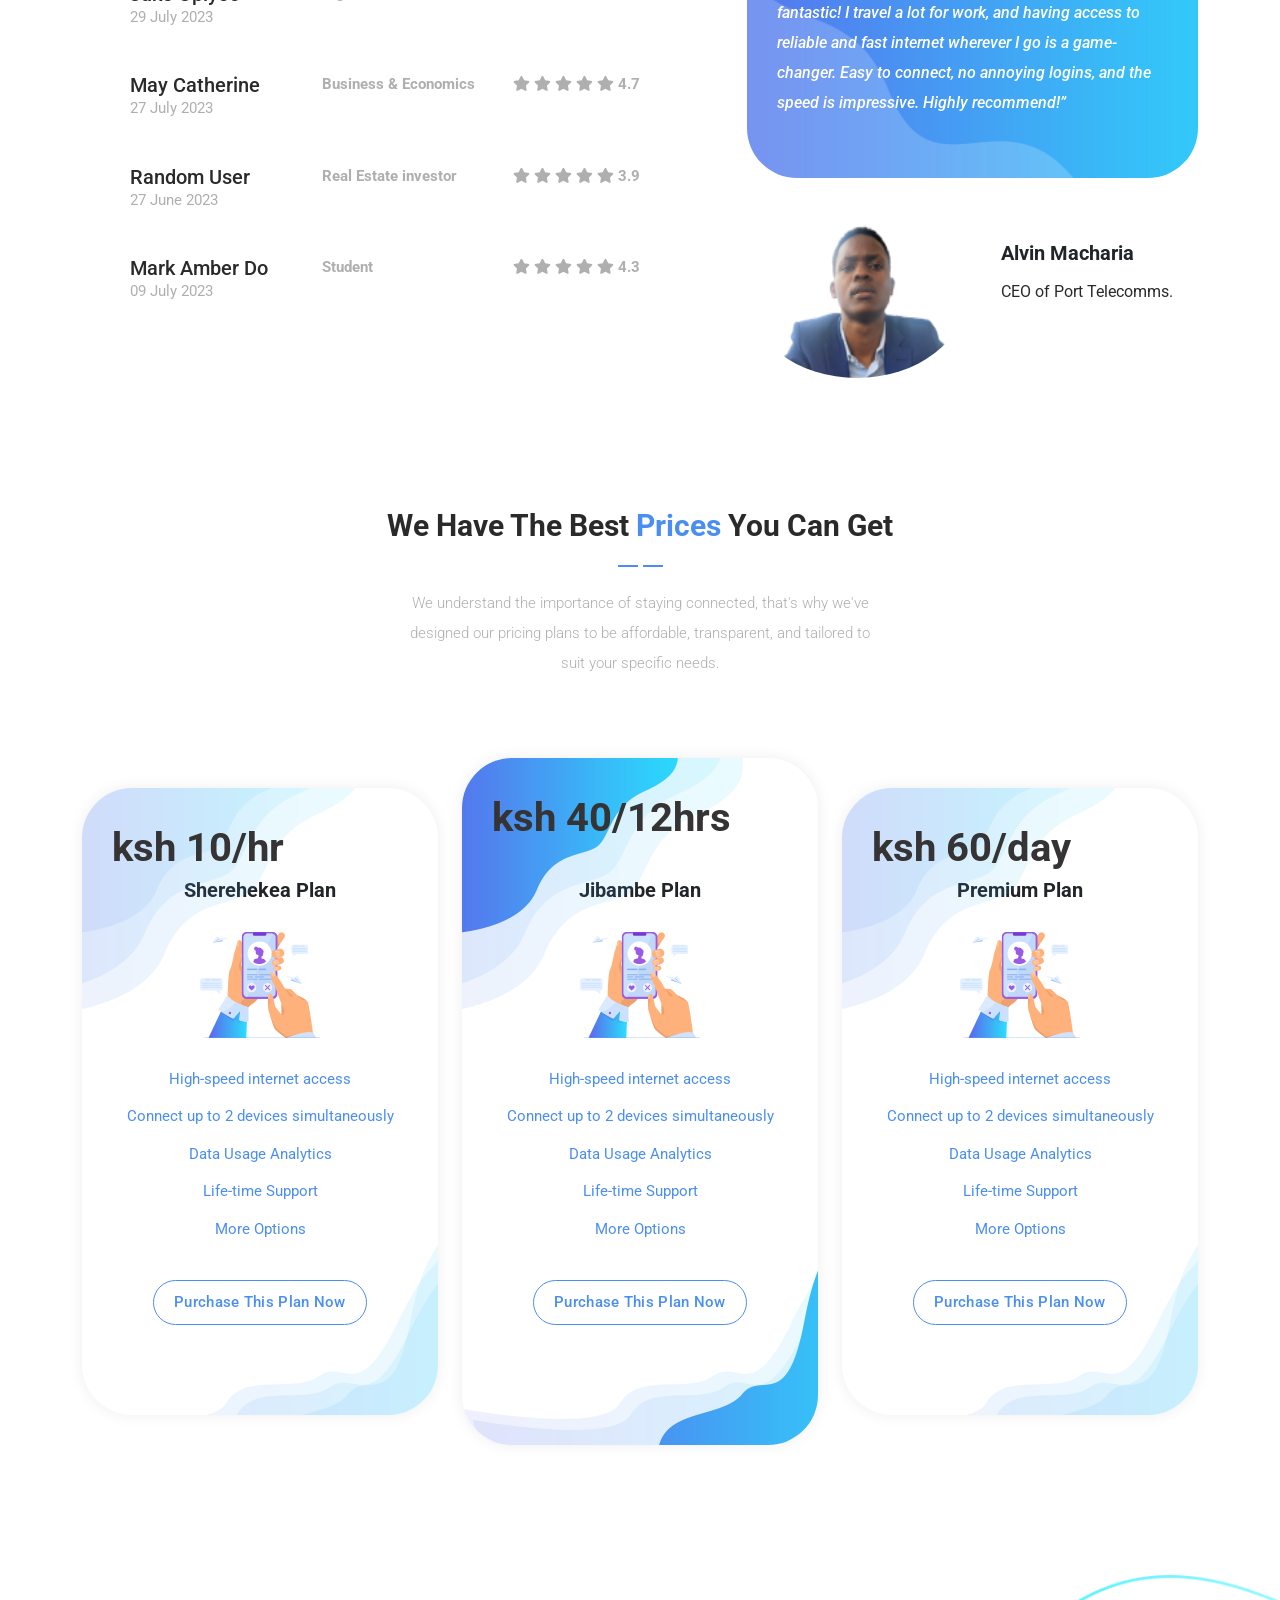
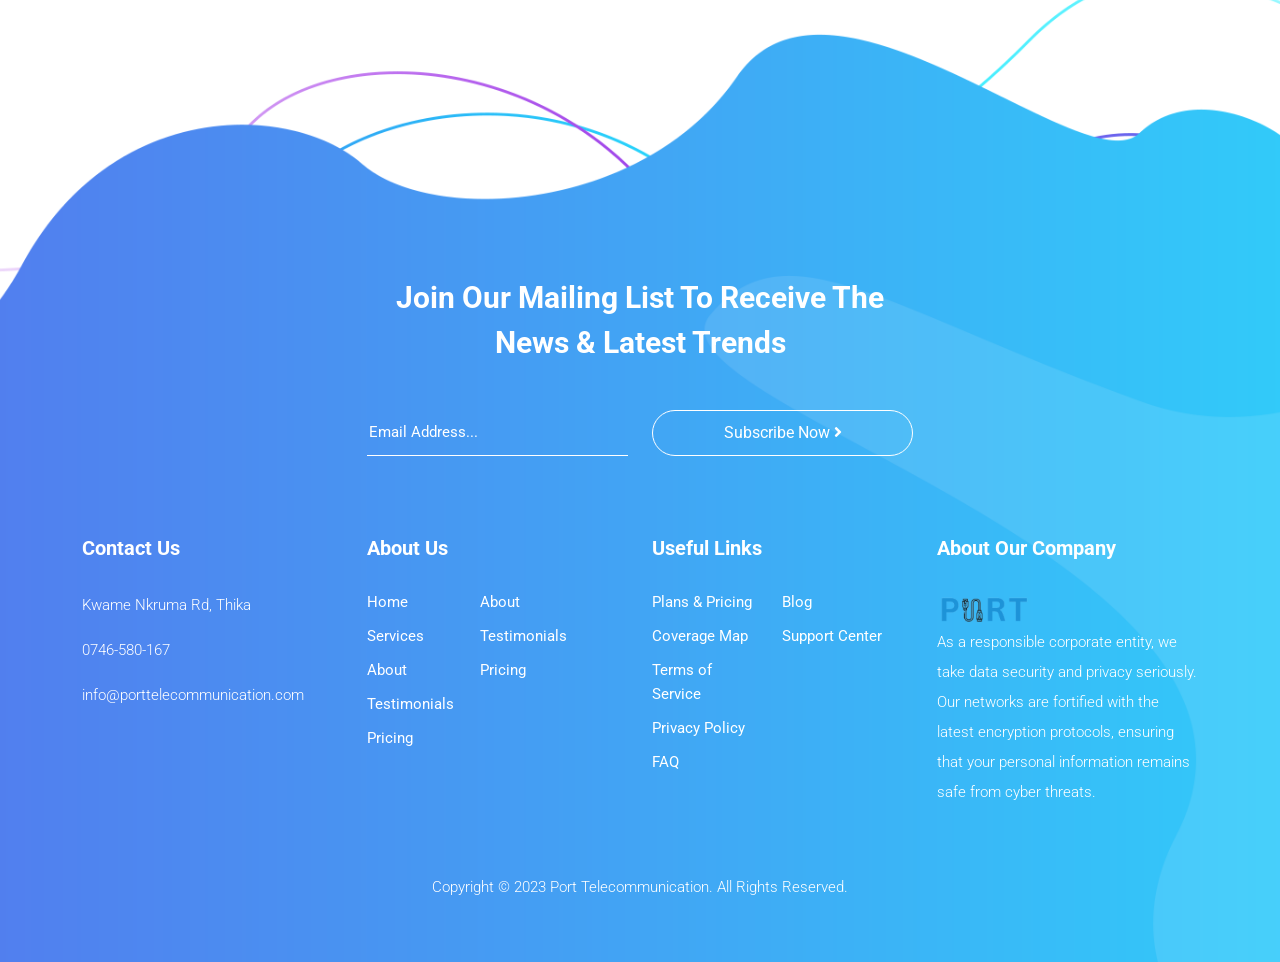
==== commit 88fae4e8: "completed image upload" ====
--- a/index.html
+++ b/index.html
@@ -12,7 +12,7 @@
     <link rel="preconnect" href="https://fonts.gstatic.com" crossorigin>
     <link href="https://fonts.googleapis.com/css2?family=Roboto:wght@100;300;400;500;700;900&display=swap" rel="stylesheet">
 
-    <title>Alvin</title>
+    <title>Port Telecommunications</title>
 
     <!-- Bootstrap core CSS -->
     <link href="vendor/bootstrap/css/bootstrap.min.css" rel="stylesheet">
@@ -270,25 +270,25 @@
             <div class="col-lg-6">
               <div class="box-item">
                 <h4><a href="#">Maintance Problems</a></h4>
-                <p>Lorem Ipsum Text</p>
+                <p>Network Connectivity Issues.</p>
               </div>
             </div>
             <div class="col-lg-6">
               <div class="box-item">
                 <h4><a href="#">24/7 Support &amp; Help</a></h4>
-                <p>Lorem Ipsum Text</p>
+                <p>Our Professional team is ready to answer any of your problems.</p>
               </div>
             </div>
             <div class="col-lg-6">
               <div class="box-item">
                 <h4><a href="#">Fixing Issues About</a></h4>
-                <p>Lorem Ipsum Text</p>
+                <p>We are just a phone call away to solving your network issue.</p>
               </div>
             </div>
             <div class="col-lg-6">
               <div class="box-item">
-                <h4><a href="#">Co. Development</a></h4>
-                <p>Lorem Ipsum Text</p>
+                <h4><a href="#">Co. Engineers</a></h4>
+                <p>With well-equipped skills to bulid the robust infrastructre </p>
               </div>
             </div>
             <div class="col-lg-12">
@@ -715,4 +715,4 @@
   <script src="assets/js/popup.js"></script>
   <script src="assets/js/custom.js"></script>
 </body>
-</html>+</html>
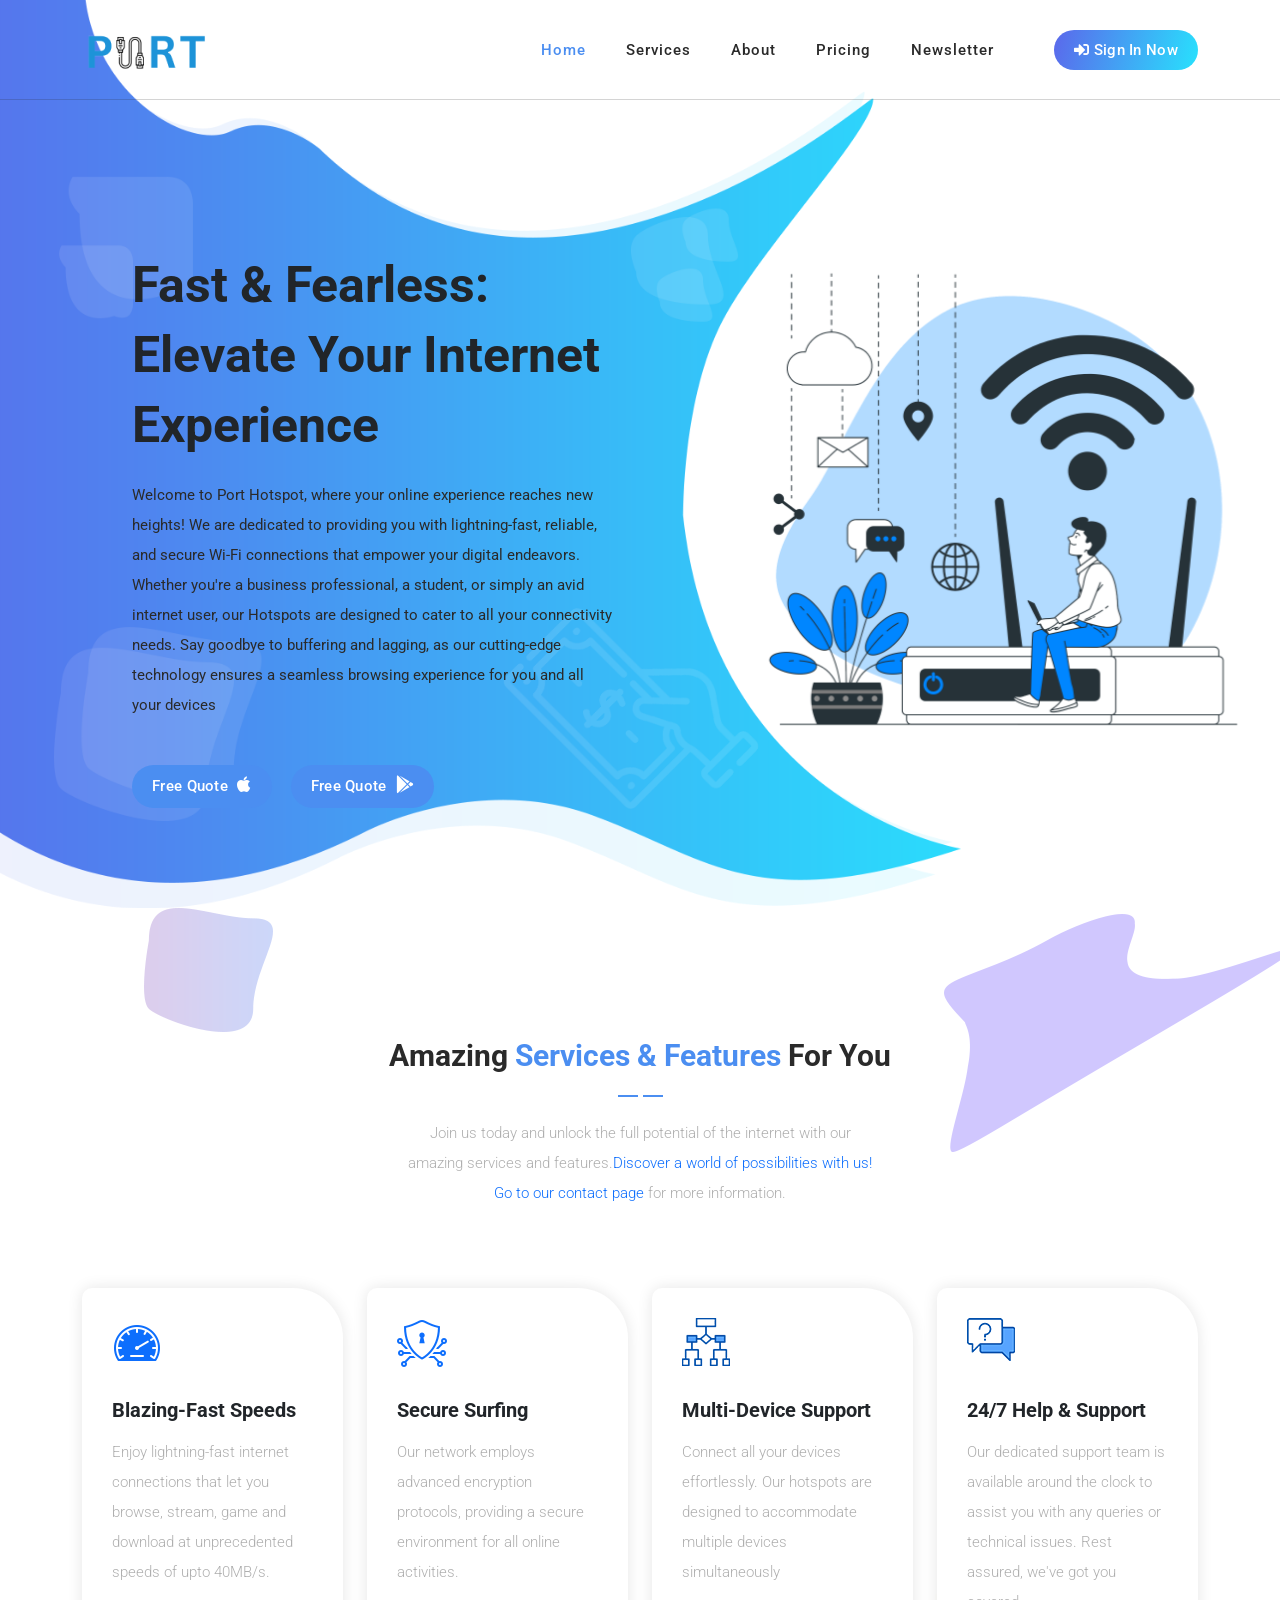
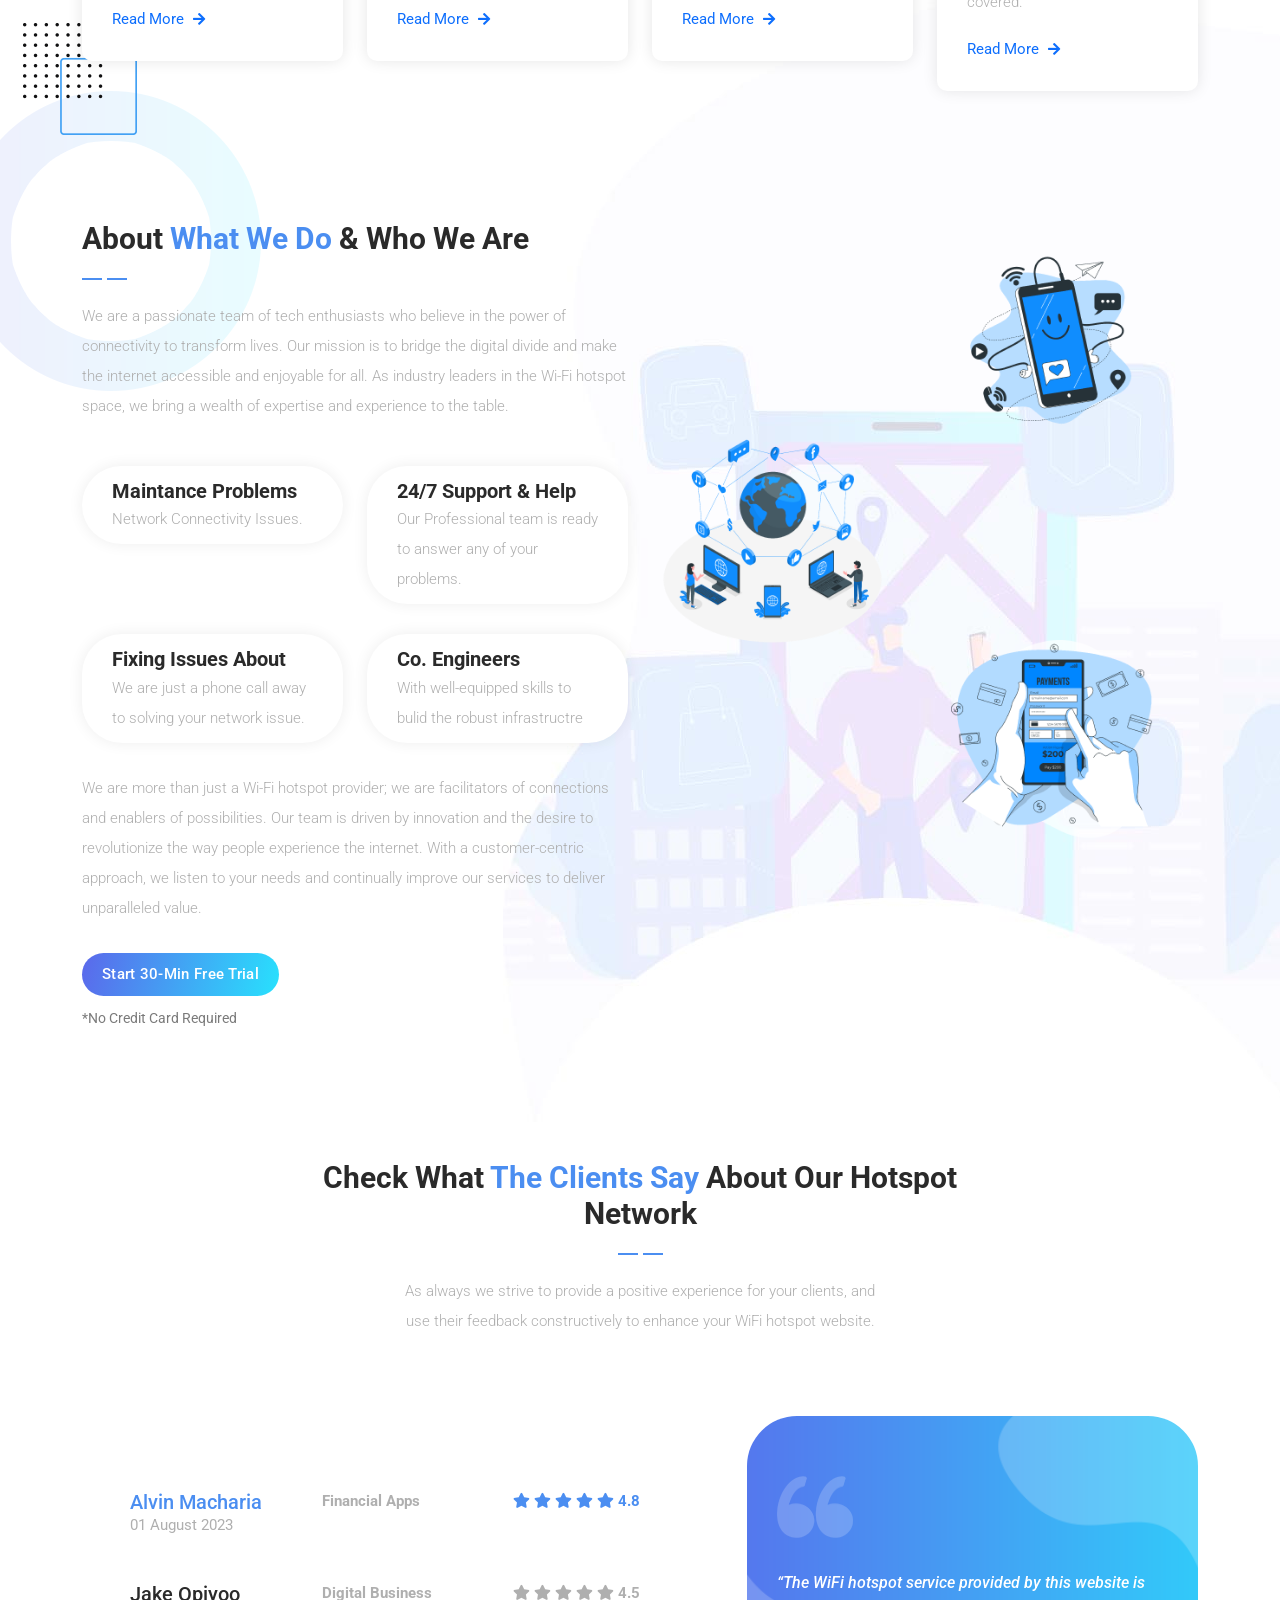
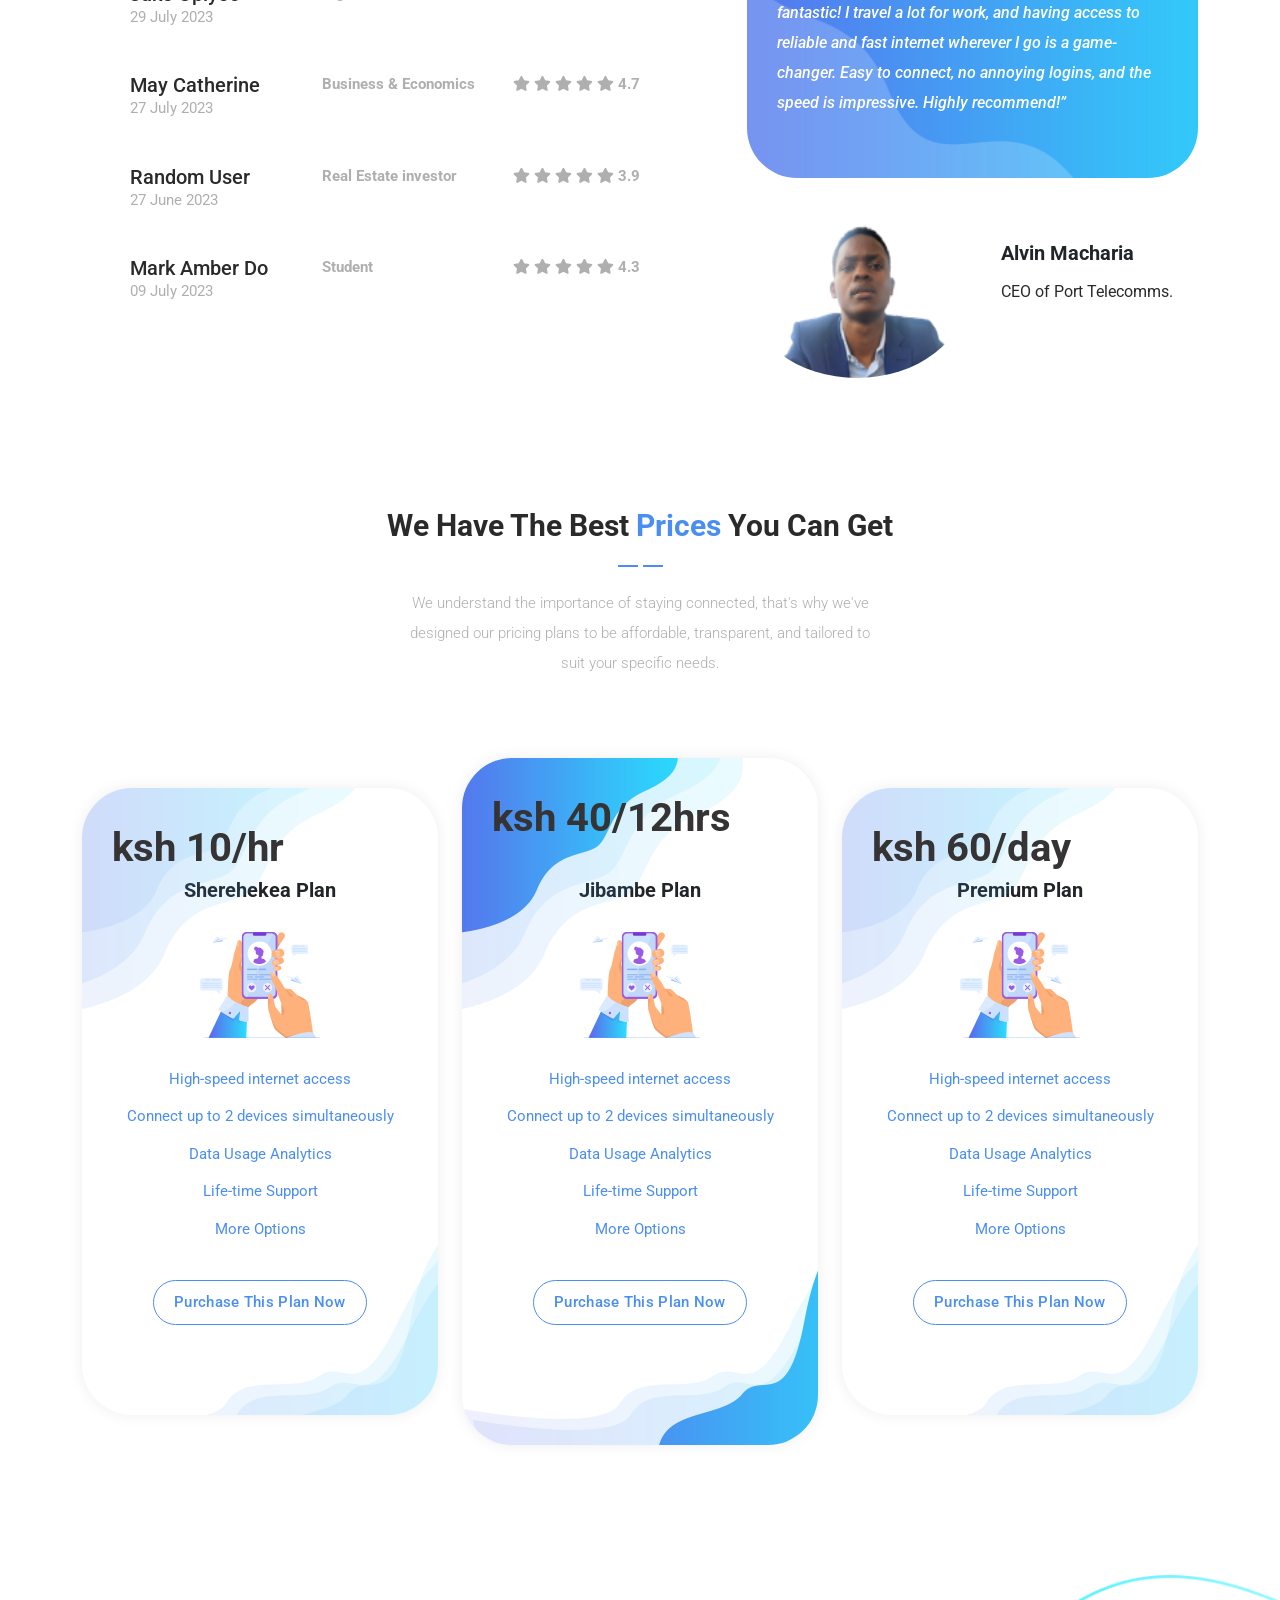
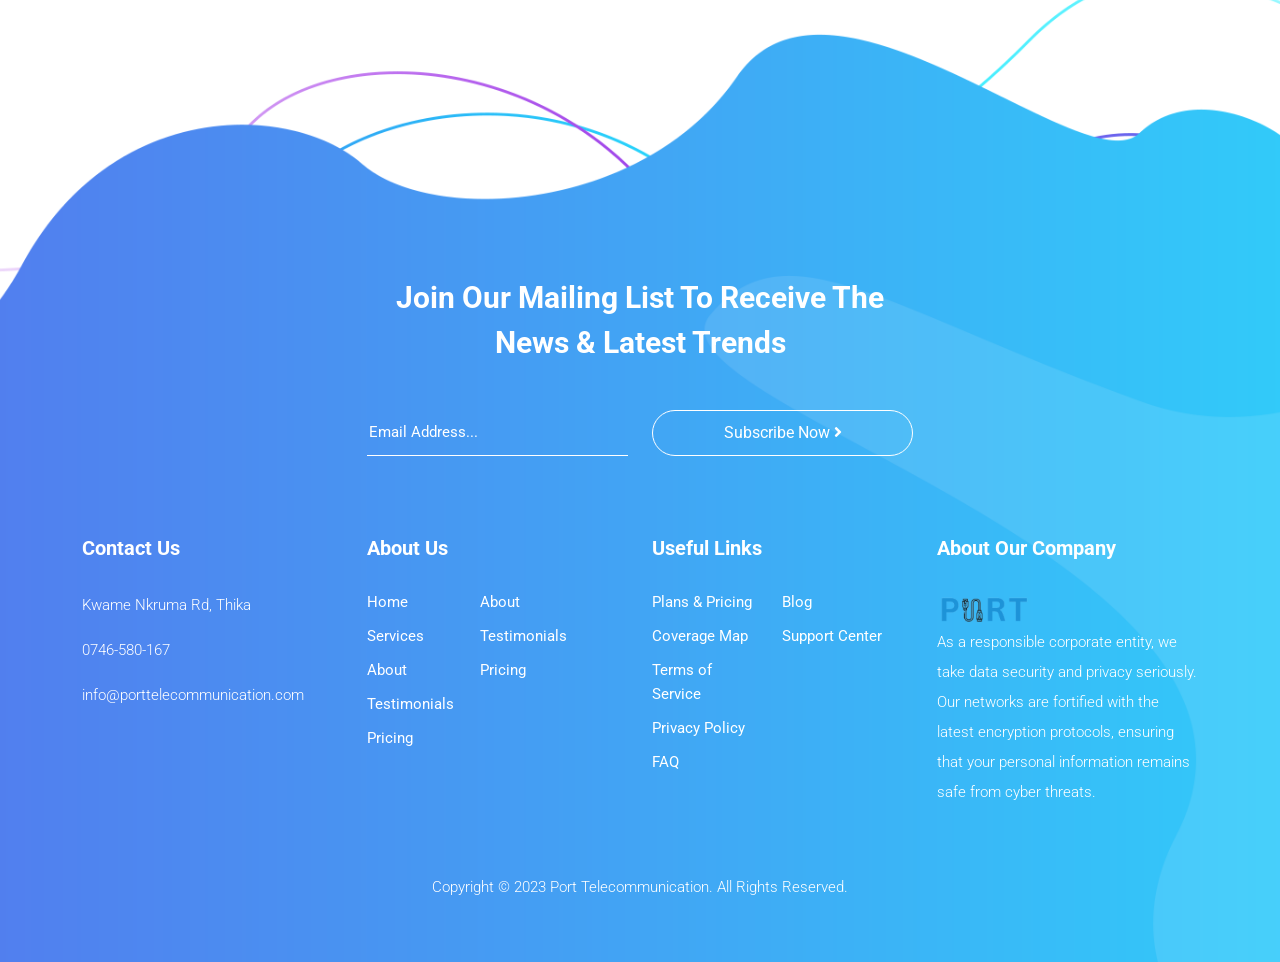
==== commit 38ea9e22: "tab logo update" ====
--- a/index.html
+++ b/index.html
@@ -8,6 +8,9 @@
     <meta name="viewport" content="width=device-width, initial-scale=1, shrink-to-fit=no">
     <meta name="description" content="">
     <meta name="author" content="">
+    <link rel="icon" href=
+    "/assets/images/top.png" 
+              type="image/x-icon">
     <link rel="preconnect" href="https://fonts.googleapis.com">
     <link rel="preconnect" href="https://fonts.gstatic.com" crossorigin>
     <link href="https://fonts.googleapis.com/css2?family=Roboto:wght@100;300;400;500;700;900&display=swap" rel="stylesheet">
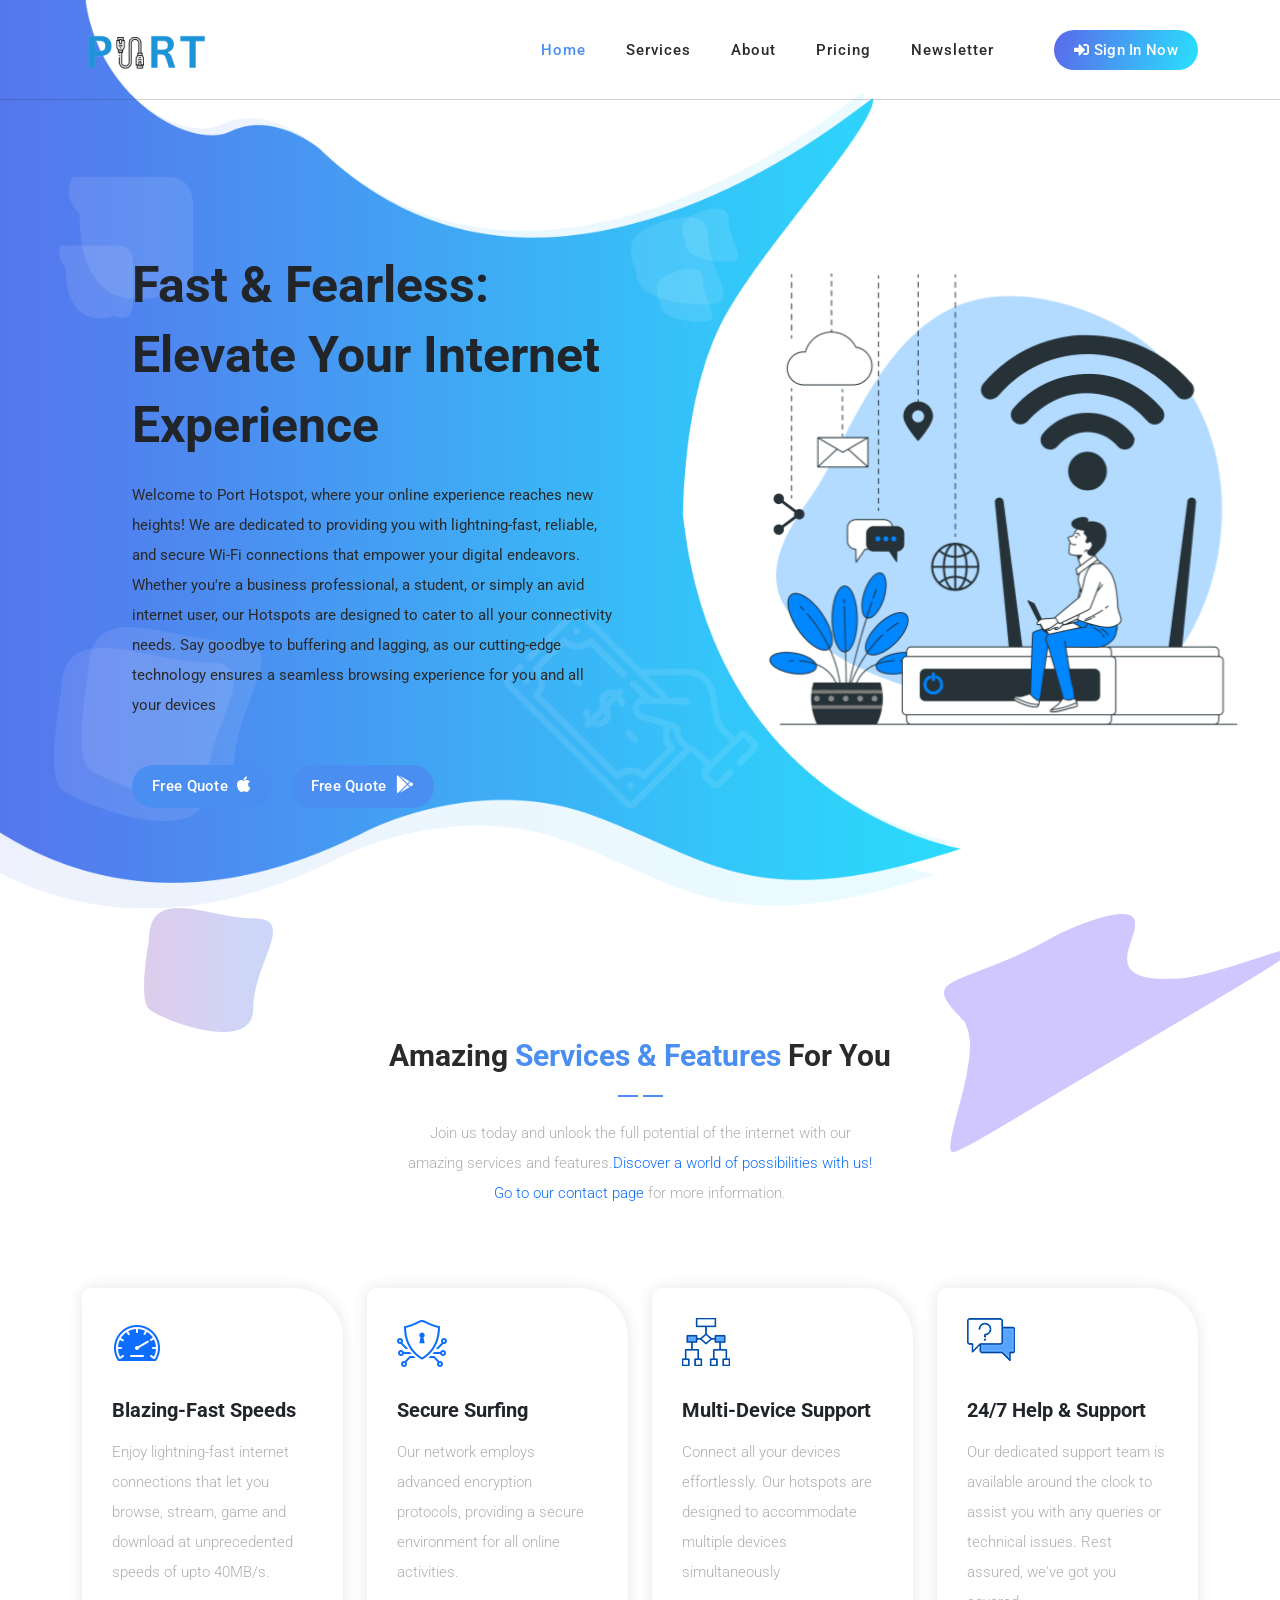
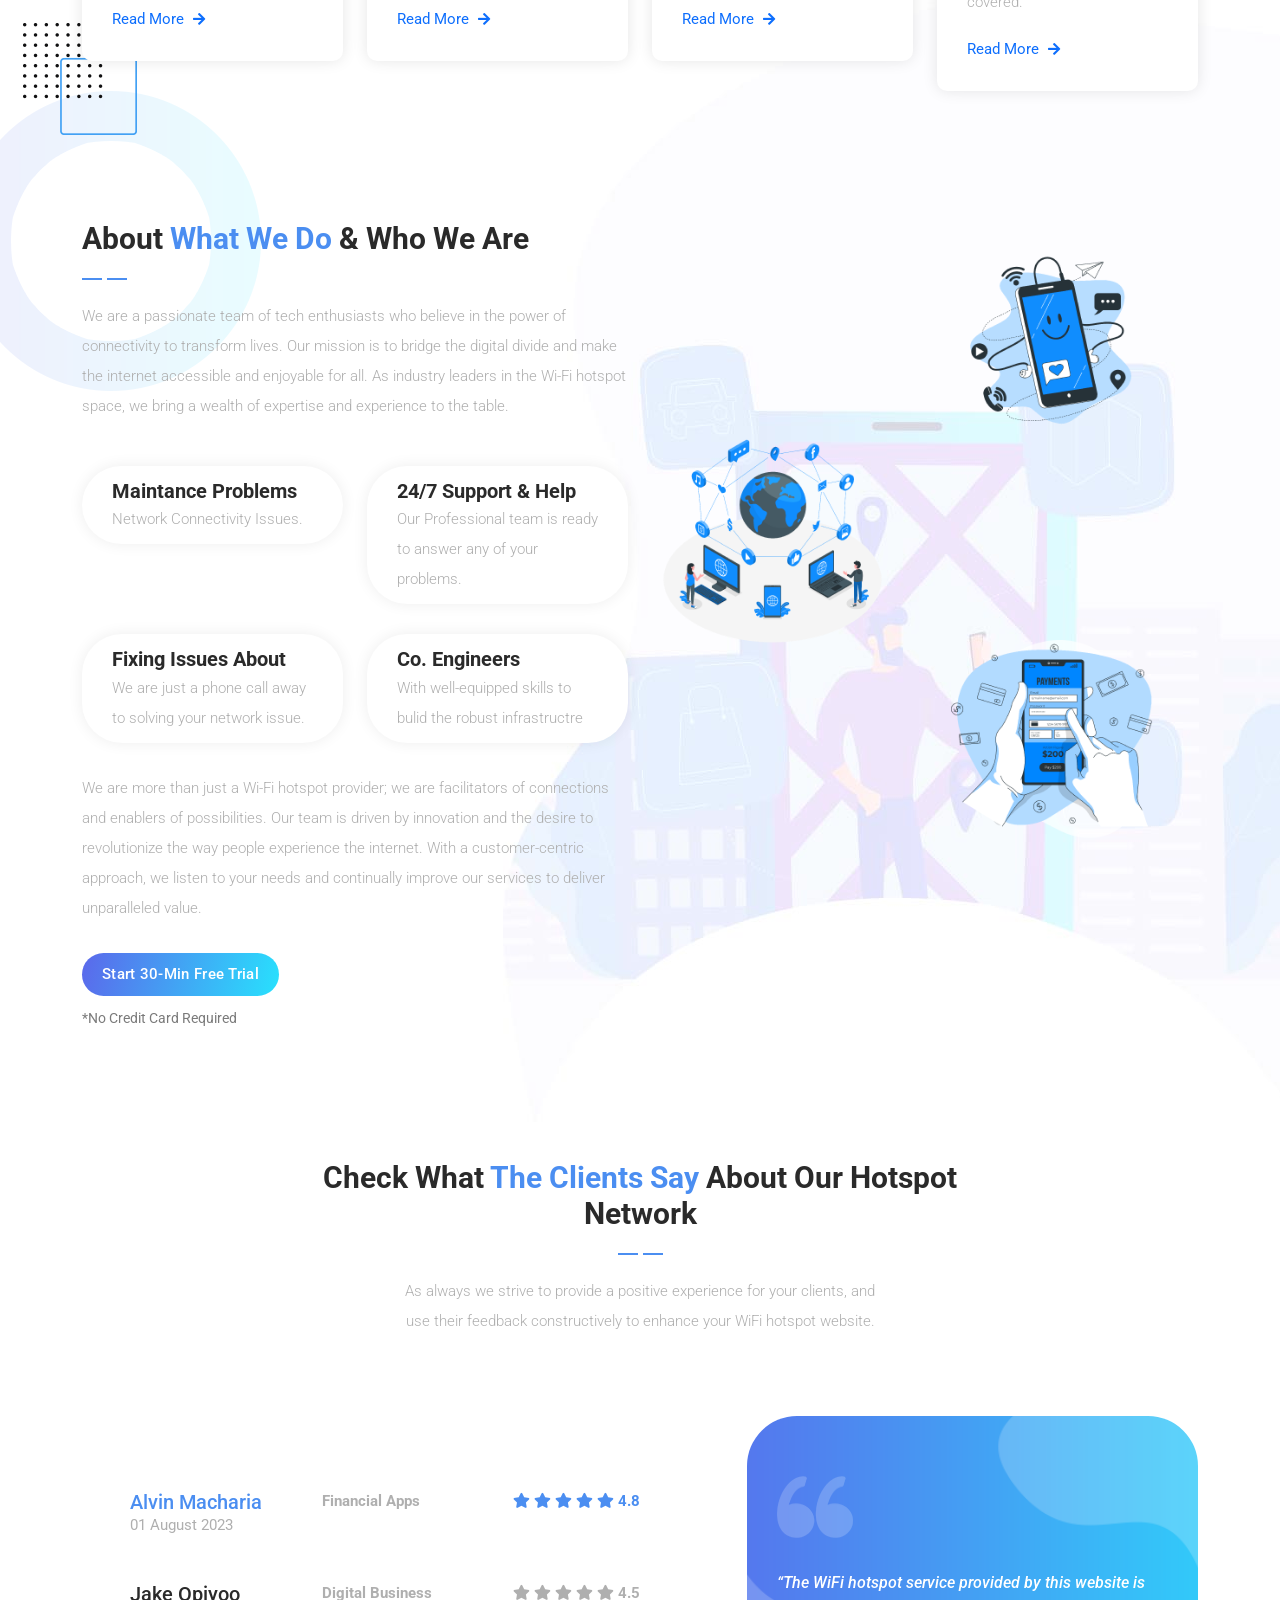
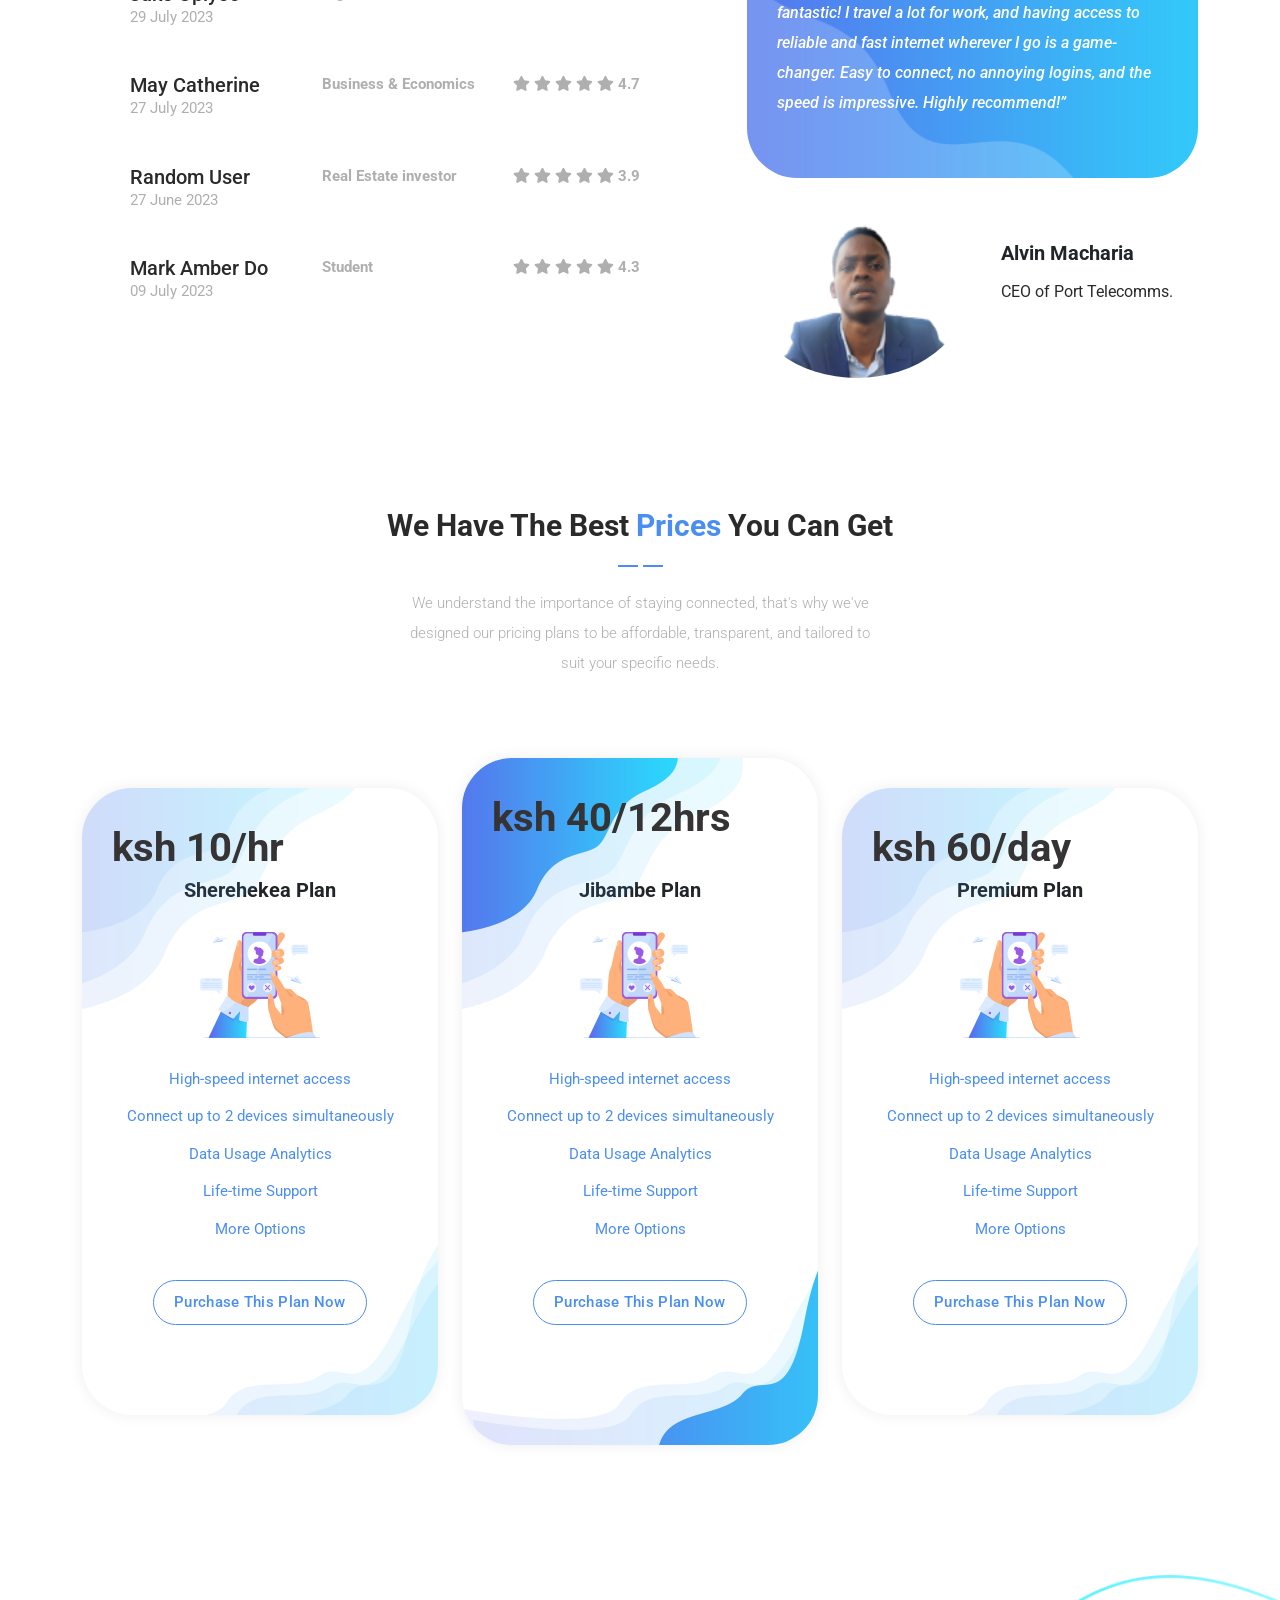
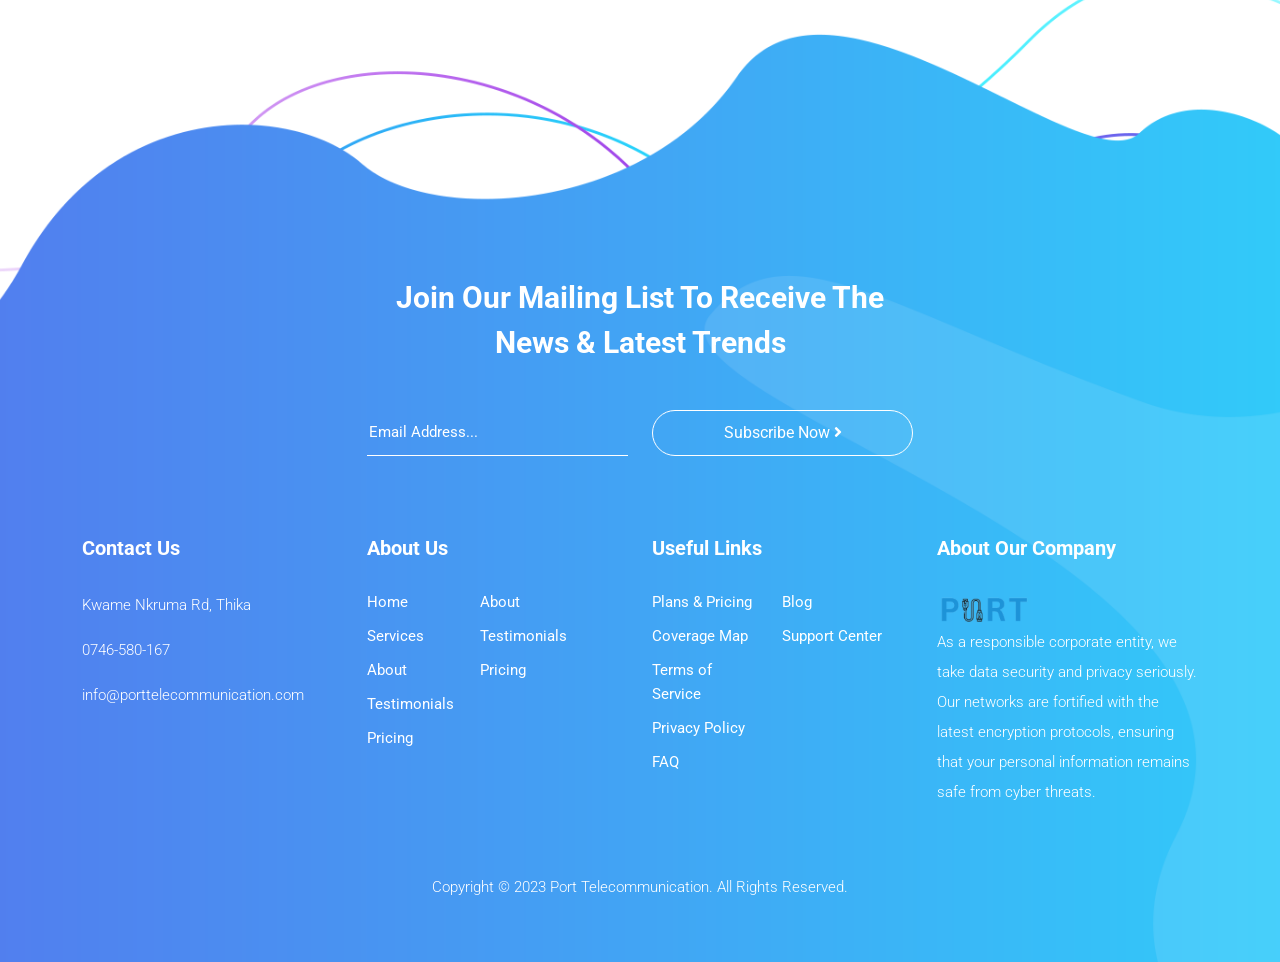
==== commit 3057c9ed: "updated ico" ====
--- a/index.html
+++ b/index.html
@@ -9,8 +9,7 @@
     <meta name="description" content="">
     <meta name="author" content="">
     <link rel="icon" href=
-    "/assets/images/top.png" 
-              type="image/x-icon">
+    "/assets/images/top.png" type="image/x-icon">
     <link rel="preconnect" href="https://fonts.googleapis.com">
     <link rel="preconnect" href="https://fonts.gstatic.com" crossorigin>
     <link href="https://fonts.googleapis.com/css2?family=Roboto:wght@100;300;400;500;700;900&display=swap" rel="stylesheet">
